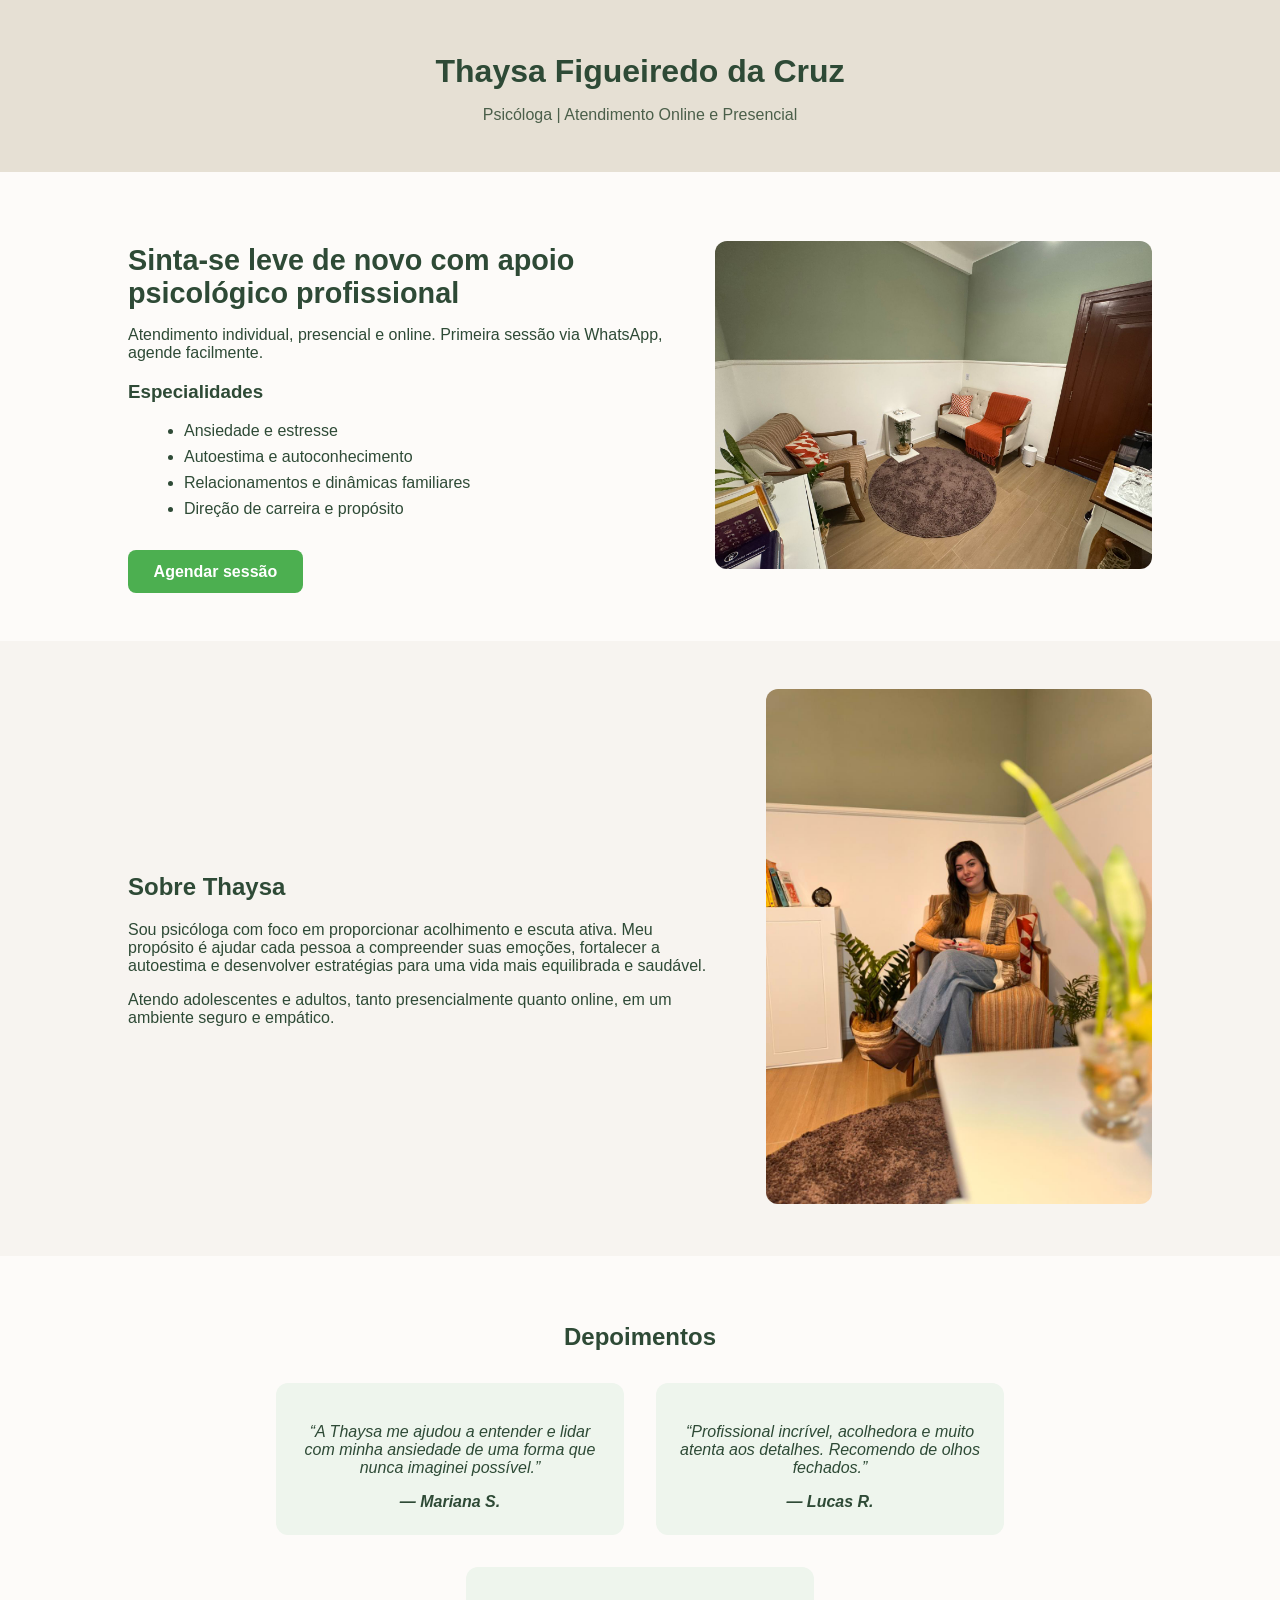
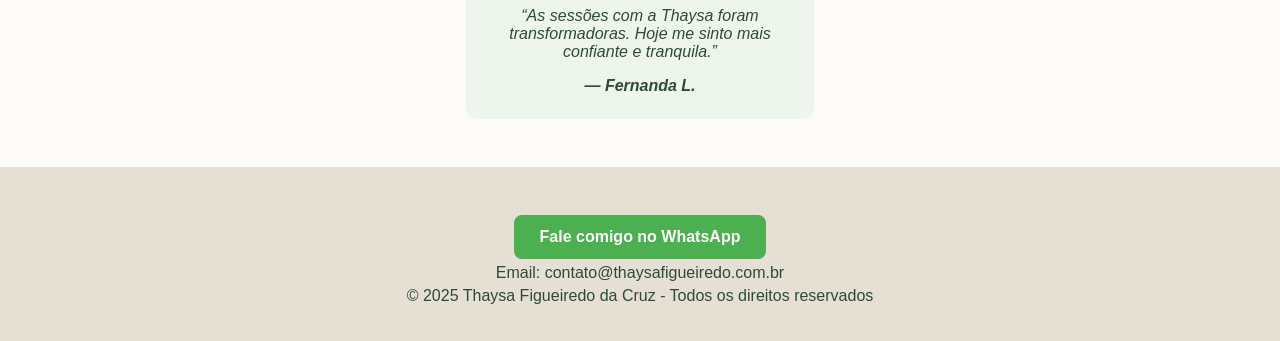
==== index.html @ 828ed6c6 "NChange1" ====
<!DOCTYPE html>
<html lang="pt-BR">
<head>
  <meta charset="UTF-8">
  <meta name="viewport" content="width=device-width, initial-scale=1.0">
  <title>Thaysa Figueiredo da Cruz | Psicóloga</title>
  <link rel="stylesheet" href="style.css">
</head>
<body>
  <header>
    <h1>Thaysa Figueiredo da Cruz</h1>
    <p>Psicóloga | Atendimento Online e Presencial</p>
  </header>

  <!-- Hero Section -->
  <section class="hero-section">
    <div class="hero-text">
      <h2>Sinta-se leve de novo com apoio psicológico profissional</h2>
      <p>Atendimento individual, presencial e online. Primeira sessão via WhatsApp, agende facilmente.</p>
      <h3>Especialidades</h3>
      <ul>
        <li>Ansiedade e estresse</li>
        <li>Autoestima e autoconhecimento</li>
        <li>Relacionamentos e dinâmicas familiares</li>
        <li>Direção de carreira e propósito</li>
      </ul>
      <a href="https://wa.me/5511990242133" target="_blank" class="whatsapp-button">Agendar sessão</a>
    </div>

    <div class="hero-image">
      <img src="Consultorio.jpg" alt="Consultório da Thaysa">
    </div>
  </section>

  <!-- Sobre Thaysa -->
  <section class="sobre-section">
    <div class="sobre-text">
      <h2>Sobre Thaysa</h2>
      <p>Sou psicóloga com foco em proporcionar acolhimento e escuta ativa. Meu propósito é ajudar cada pessoa a compreender suas emoções, fortalecer a autoestima e desenvolver estratégias para uma vida mais equilibrada e saudável.</p>
      <p>Atendo adolescentes e adultos, tanto presencialmente quanto online, em um ambiente seguro e empático.</p>
    </div>

    <div class="sobre-image">
      <img src="Foto Thaysa.jpg" alt="Thaysa Figueiredo da Cruz">
    </div>
  </section>

  <!-- Depoimentos -->
  <section class="depoimentos-section">
    <h2>Depoimentos</h2>
    <div class="depoimentos-container">
      <div class="depoimento">
        <p>“A Thaysa me ajudou a entender e lidar com minha ansiedade de uma forma que nunca imaginei possível.”</p>
        <span>— Mariana S.</span>
      </div>
      <div class="depoimento">
        <p>“Profissional incrível, acolhedora e muito atenta aos detalhes. Recomendo de olhos fechados.”</p>
        <span>— Lucas R.</span>
      </div>
      <div class="depoimento">
        <p>“As sessões com a Thaysa foram transformadoras. Hoje me sinto mais confiante e tranquila.”</p>
        <span>— Fernanda L.</span>
      </div>
    </div>
  </section>

  <!-- Rodapé -->
  <footer>
    <a href="https://wa.me/5511990242133" target="_blank" class="whatsapp-button">Fale comigo no WhatsApp</a>
    <p>Email: contato@thaysafigueiredo.com.br</p>
    <p>&copy; 2025 Thaysa Figueiredo da Cruz - Todos os direitos reservados</p>
  </footer>
</body>
</html>
---- style.css ----
body {
  font-family: 'Arial', sans-serif;
  margin: 0;
  padding: 0;
  background-color: #fdfbf9;
  color: #2e4a36;
}

header {
  text-align: center;
  background-color: #e6e0d4;
  padding: 2rem 1rem;
}

header h1 {
  font-size: 2rem;
  color: #2e4a36;
  margin-bottom: 0.3rem;
}

header p {
  color: #4b5f4a;
}

/* HERO SECTION */
.hero-section {
  display: flex;
  align-items: center;
  justify-content: space-between;
  flex-wrap: wrap;
  padding: 3rem 10%;
  gap: 3rem;
}

.hero-text {
  flex: 1 1 50%;
  min-width: 300px;
}

.hero-text h2 {
  font-size: 1.8rem;
  margin-bottom: 1rem;
}

.hero-text ul {
  margin-left: 1rem;
}

.hero-text li {
  margin-bottom: 0.5rem;
}

.hero-image {
  flex: 1 1 40%;
  min-width: 250px;
}

.hero-image img {
  width: 100%;
  border-radius: 12px;
}

.whatsapp-button {
  display: inline-block;
  background-color: #4caf50;
  color: white;
  padding: 0.8rem 1.6rem;
  border-radius: 8px;
  text-decoration: none;
  margin-top: 1rem;
  font-weight: bold;
}

.whatsapp-button:hover {
  background-color: #3e8e41;
}

/* SOBRE SECTION */
.sobre-section {
  display: flex;
  align-items: center;
  justify-content: space-between;
  flex-wrap: wrap;
  padding: 3rem 10%;
  gap: 3rem;
  background-color: #f7f4f0;
}

.sobre-text {
  flex: 1 1 55%;
  min-width: 300px;
}

.sobre-image {
  flex: 1 1 35%;
  min-width: 250px;
}

.sobre-image img {
  width: 100%;
  border-radius: 12px;
}

/* DEPOIMENTOS */
.depoimentos-section {
  padding: 3rem 10%;
  text-align: center;
}

.depoimentos-container {
  display: flex;
  flex-wrap: wrap;
  justify-content: center;
  gap: 2rem;
  margin-top: 2rem;
}

.depoimento {
  background-color: #eef5ed;
  padding: 1.5rem;
  border-radius: 12px;
  max-width: 300px;
  font-style: italic;
}

.depoimento span {
  display: block;
  margin-top: 1rem;
  font-weight: bold;
  color: #2e4a36;
}

/* FOOTER */
footer {
  background-color: #e6e0d4;
  text-align: center;
  padding: 2rem 1rem;
}

footer p {
  margin: 0.3rem 0;
}

@media (max-width: 768px) {
  .hero-section, .sobre-section {
    flex-direction: column;
    text-align: center;
  }
}
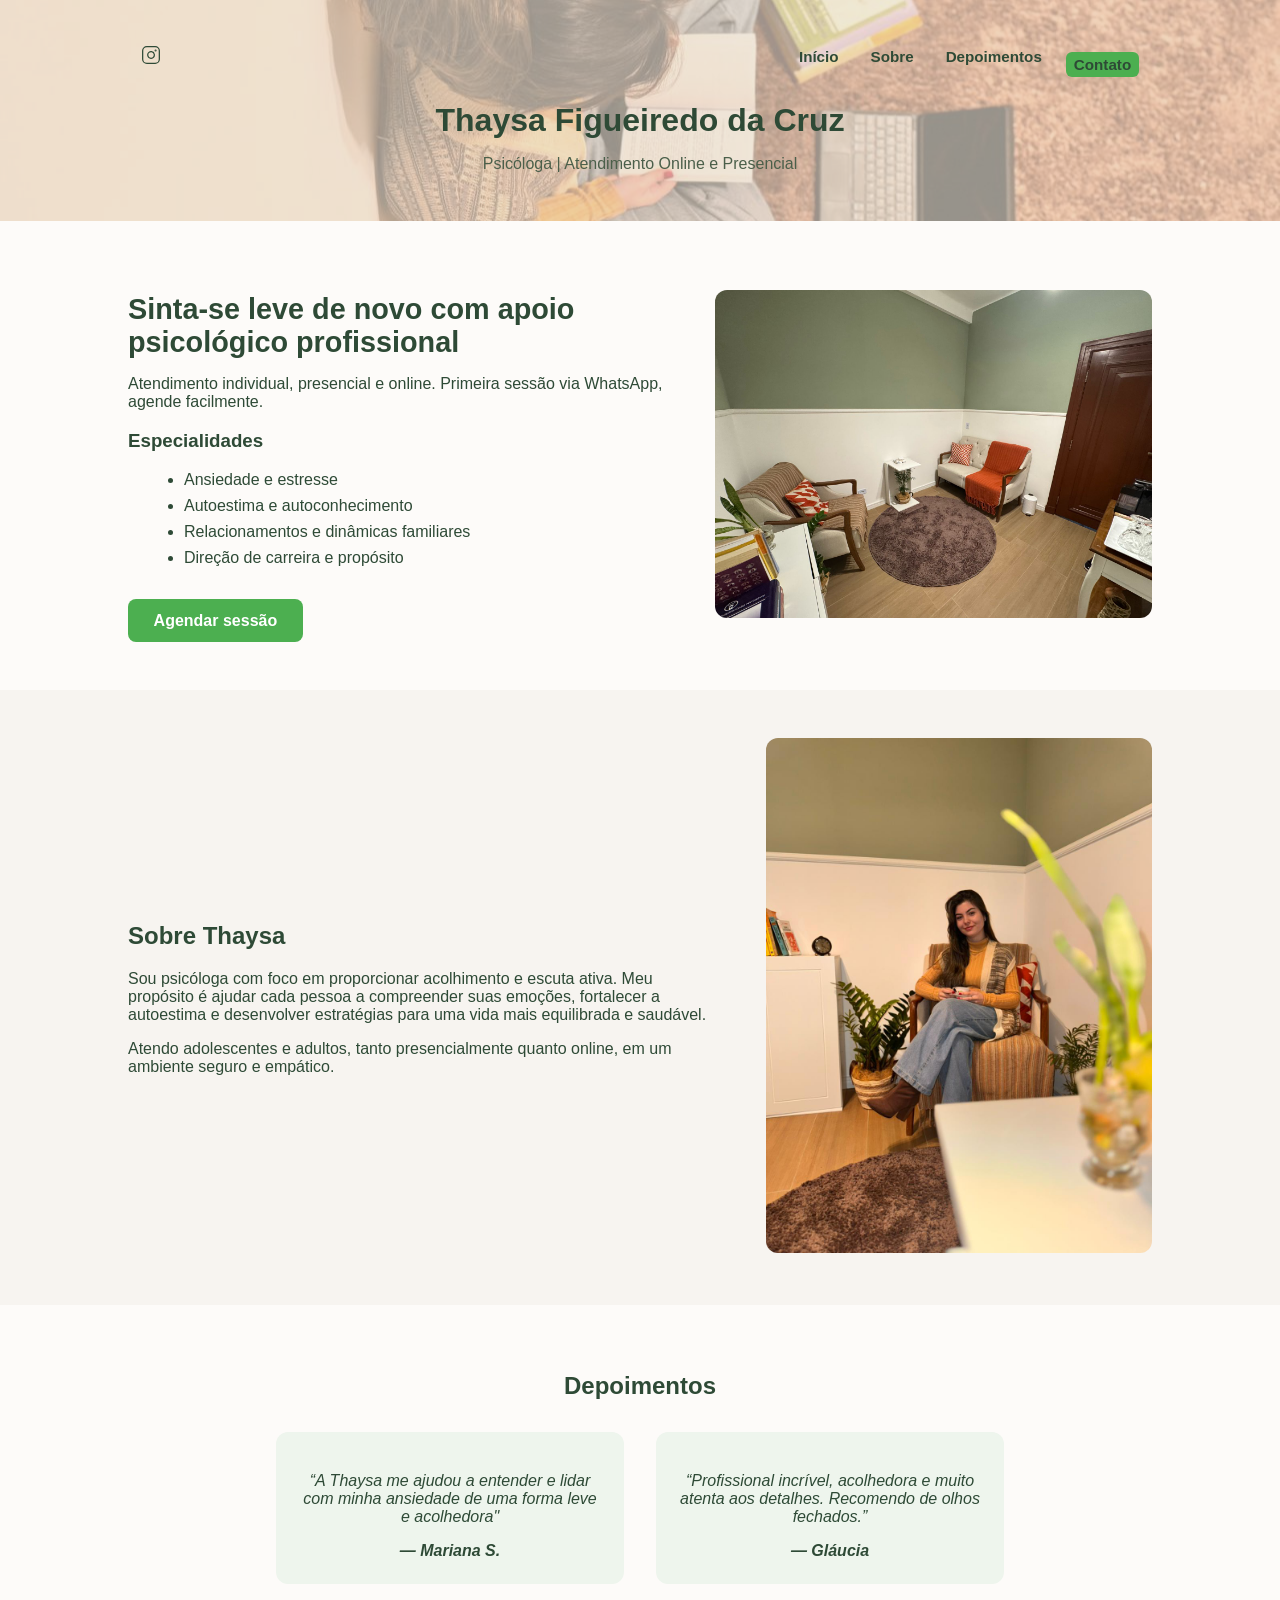
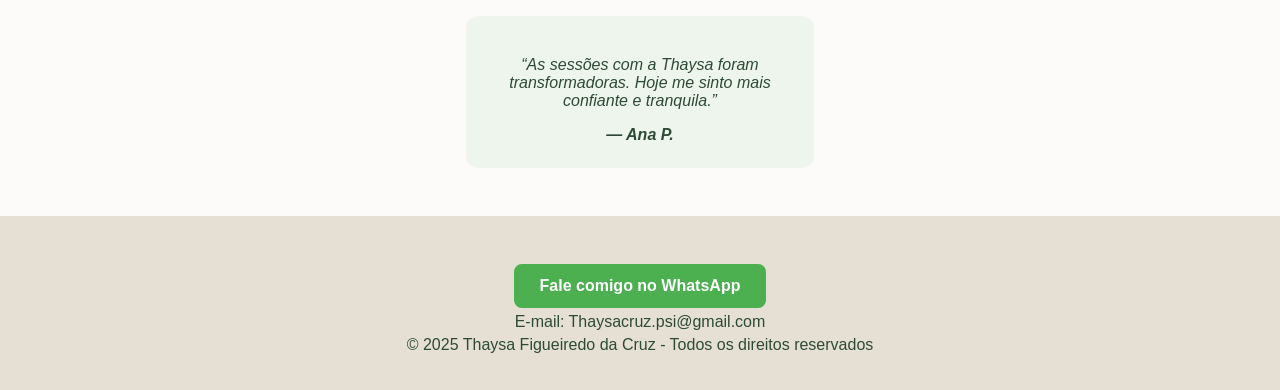
==== commit d7f24a8c: "Primeira versão do projeto" ====
--- a/index.html
+++ b/index.html
@@ -8,12 +8,39 @@
 </head>
 <body>
   <header>
+    <!-- Barra de navegação adicionada (mantém cores/tamanhos existentes) -->
+    <nav class="main-nav" role="navigation" aria-label="Navegação principal">
+      <div class="nav-brand">
+        <a href="https://www.instagram.com/thaysacruz.psi?igsh=MTdiNjNuM25sYXEwdQ==" target="_blank" rel="noopener noreferrer" aria-label="Abrir Instagram de Thaysa">
+          <!-- ícone Instagram (inline SVG, preserva cor/tamanho via currentColor) -->
+          <svg class="instagram-icon" xmlns="http://www.w3.org/2000/svg" width="20" height="20" viewBox="0 0 24 24" fill="none" stroke="currentColor" stroke-width="1.5" stroke-linecap="round" stroke-linejoin="round" aria-hidden="true">
+            <rect x="2" y="2" width="20" height="20" rx="5" ry="5"></rect>
+            <path d="M16 11.37A4 4 0 1 1 12.63 8 4 4 0 0 1 16 11.37z"></path>
+            <circle cx="17.5" cy="6.5" r="0.5"></circle>
+          </svg>
+        </a>
+      </div>
+
+      <button class="nav-toggle" aria-controls="primary-navigation" aria-expanded="false" aria-label="Abrir menu">
+        <span class="bar"></span>
+        <span class="bar"></span>
+        <span class="bar"></span>
+      </button>
+
+      <ul id="primary-navigation" class="nav-links">
+        <li><a href="#home">Início</a></li>
+        <li><a href="#sobre">Sobre</a></li>
+        <li><a href="#depoimentos">Depoimentos</a></li>
+        <li><a href="#contato" class="whatsapp-button">Contato</a></li>
+      </ul>
+    </nav>
+
     <h1>Thaysa Figueiredo da Cruz</h1>
     <p>Psicóloga | Atendimento Online e Presencial</p>
   </header>
 
   <!-- Hero Section -->
-  <section class="hero-section">
+  <section id="home" class="hero-section">
     <div class="hero-text">
       <h2>Sinta-se leve de novo com apoio psicológico profissional</h2>
       <p>Atendimento individual, presencial e online. Primeira sessão via WhatsApp, agende facilmente.</p>
@@ -33,7 +60,7 @@
   </section>
 
   <!-- Sobre Thaysa -->
-  <section class="sobre-section">
+  <section id="sobre" class="sobre-section">
     <div class="sobre-text">
       <h2>Sobre Thaysa</h2>
       <p>Sou psicóloga com foco em proporcionar acolhimento e escuta ativa. Meu propósito é ajudar cada pessoa a compreender suas emoções, fortalecer a autoestima e desenvolver estratégias para uma vida mais equilibrada e saudável.</p>
@@ -46,29 +73,64 @@
   </section>
 
   <!-- Depoimentos -->
-  <section class="depoimentos-section">
+  <section id="depoimentos" class="depoimentos-section">
     <h2>Depoimentos</h2>
     <div class="depoimentos-container">
       <div class="depoimento">
-        <p>“A Thaysa me ajudou a entender e lidar com minha ansiedade de uma forma que nunca imaginei possível.”</p>
+        <p>“A Thaysa me ajudou a entender e lidar com minha ansiedade de uma forma leve e acolhedora"</p>
         <span>— Mariana S.</span>
       </div>
       <div class="depoimento">
         <p>“Profissional incrível, acolhedora e muito atenta aos detalhes. Recomendo de olhos fechados.”</p>
-        <span>— Lucas R.</span>
-      </div>
+        <span>— Gláucia</span>
+      </div>  
       <div class="depoimento">
         <p>“As sessões com a Thaysa foram transformadoras. Hoje me sinto mais confiante e tranquila.”</p>
-        <span>— Fernanda L.</span>
+        <span>— Ana P.</span>
       </div>
     </div>
   </section>
 
   <!-- Rodapé -->
-  <footer>
+  <footer id="contato">
     <a href="https://wa.me/5511990242133" target="_blank" class="whatsapp-button">Fale comigo no WhatsApp</a>
-    <p>Email: contato@thaysafigueiredo.com.br</p>
+    <p>E-mail: Thaysacruz.psi@gmail.com</p>
     <p>&copy; 2025 Thaysa Figueiredo da Cruz - Todos os direitos reservados</p>
   </footer>
+
+  <!-- JS do menu hamburguer (mantém comportamento simples e acessível) -->
+  <script>
+    (function () {
+      const btn = document.querySelector('.nav-toggle');
+      const nav = document.getElementById('primary-navigation');
+
+      if (!btn || !nav) return;
+
+      btn.addEventListener('click', function () {
+        const expanded = this.getAttribute('aria-expanded') === 'true';
+        this.setAttribute('aria-expanded', String(!expanded));
+        nav.classList.toggle('open');
+      });
+
+      // fecha o menu ao clicar em link (mobile)
+      nav.querySelectorAll('a').forEach(link => {
+        link.addEventListener('click', function () {
+          if (nav.classList.contains('open')) {
+            nav.classList.remove('open');
+            btn.setAttribute('aria-expanded', 'false');
+          }
+        });
+      });
+
+      // fecha ao pressionar Escape
+      document.addEventListener('keydown', function (e) {
+        if (e.key === 'Escape' && nav.classList.contains('open')) {
+          nav.classList.remove('open');
+          btn.setAttribute('aria-expanded', 'false');
+          btn.focus();
+        }
+      });
+    })();
+  </script>
 </body>
 </html>
--- a/style.css
+++ b/style.css
@@ -7,9 +7,31 @@
 }
 
 header {
+  position: relative;
   text-align: center;
-  background-color: #e6e0d4;
   padding: 2rem 1rem;
+  background-color: #e6e0d4; /* fallback */
+  background-image: url(Foto\ Header.jpg);
+  background-size: cover;
+  background-position: center;
+  background-repeat: no-repeat;
+  color: #2e4a36;
+  overflow: hidden;
+}
+
+/* overlay translúcido sobre a imagem (altere a opacidade conforme necessário) */
+header::before {
+  content: "";
+  position: absolute;
+  inset: 0;
+  background: rgba(230,224,212,0.65); /* cor do overlay + opacidade */
+  pointer-events: none;
+}
+
+/* garante que o conteúdo do header fique acima do overlay */
+header > * {
+  position: relative;
+  z-index: 1;
 }
 
 header h1 {
@@ -141,6 +163,93 @@
   margin: 0.3rem 0;
 }
 
+/* Navegação (inserida sem alterar cores/tamanhos do site) */
+.main-nav {
+  display: flex;
+  align-items: center;
+  justify-content: space-between;
+  gap: 12px;
+  padding: 0.25rem 10%; /* usa mesma largura lateral do layout */
+  background: transparent; /* não altera cor do header */
+  color: inherit;
+  font-size: 0.95rem;
+}
+
+.nav-brand a {
+  text-decoration: none;
+  color: inherit;
+  font-weight: 700;
+  line-height: 1;
+}
+
+.nav-links {
+  display: flex;
+  gap: 1rem;
+  list-style: none;
+  margin: 0;
+  padding: 0;
+  align-items: center;
+}
+
+.nav-links a {
+  text-decoration: none;
+  color: inherit;
+  padding: 0.25rem 0.5rem;
+  border-radius: 6px;
+  font-weight: 600;
+}
+
+/* botão hamburger (visível apenas em telas pequenas) */
+.nav-toggle {
+  display: none;
+  background: transparent;
+  border: none;
+  padding: 8px;
+  cursor: pointer;
+  color: inherit;
+}
+.nav-toggle .bar {
+  display: block;
+  width: 20px;
+  height: 2px;
+  background: currentColor;
+  margin: 3px 0;
+  border-radius: 2px;
+  transition: transform .18s ease, opacity .12s ease;
+}
+.nav-toggle[aria-expanded="true"] .bar:nth-child(1) { transform: translateY(6px) rotate(45deg); }
+.nav-toggle[aria-expanded="true"] .bar:nth-child(2) { opacity: 0; }
+.nav-toggle[aria-expanded="true"] .bar:nth-child(3) { transform: translateY(-6px) rotate(-45deg); }
+
+/* Mobile: transforma links em dropdown sobreposto sem alterar o resto */
+@media (max-width: 768px) {
+  .main-nav { padding: 0.25rem 6%; }
+
+  .nav-toggle { display: inline-block; }
+
+  .nav-links {
+    display: none;
+    position: absolute;
+    top: calc(100% + 8px);
+    right: 6%;
+    flex-direction: column;
+    gap: 0.25rem;
+    padding: 0.5rem;
+    border-radius: 10px;
+    min-width: 180px;
+    /* cor de fundo leve alinhada com o header (não altera esquema geral) */
+    background: rgba(230,224,212,0.95);
+    box-shadow: 0 8px 20px rgba(0,0,0,0.08);
+  }
+
+  .nav-links.open { display: flex; }
+
+  .nav-links a { padding: 0.6rem 0.8rem; display: block; color: inherit; }
+
+  /* evita que menu empurre o conteúdo ao abrir */
+  .main-nav { position: relative; z-index: 1000; }
+}
+
 @media (max-width: 768px) {
   .hero-section, .sobre-section {
     flex-direction: column;
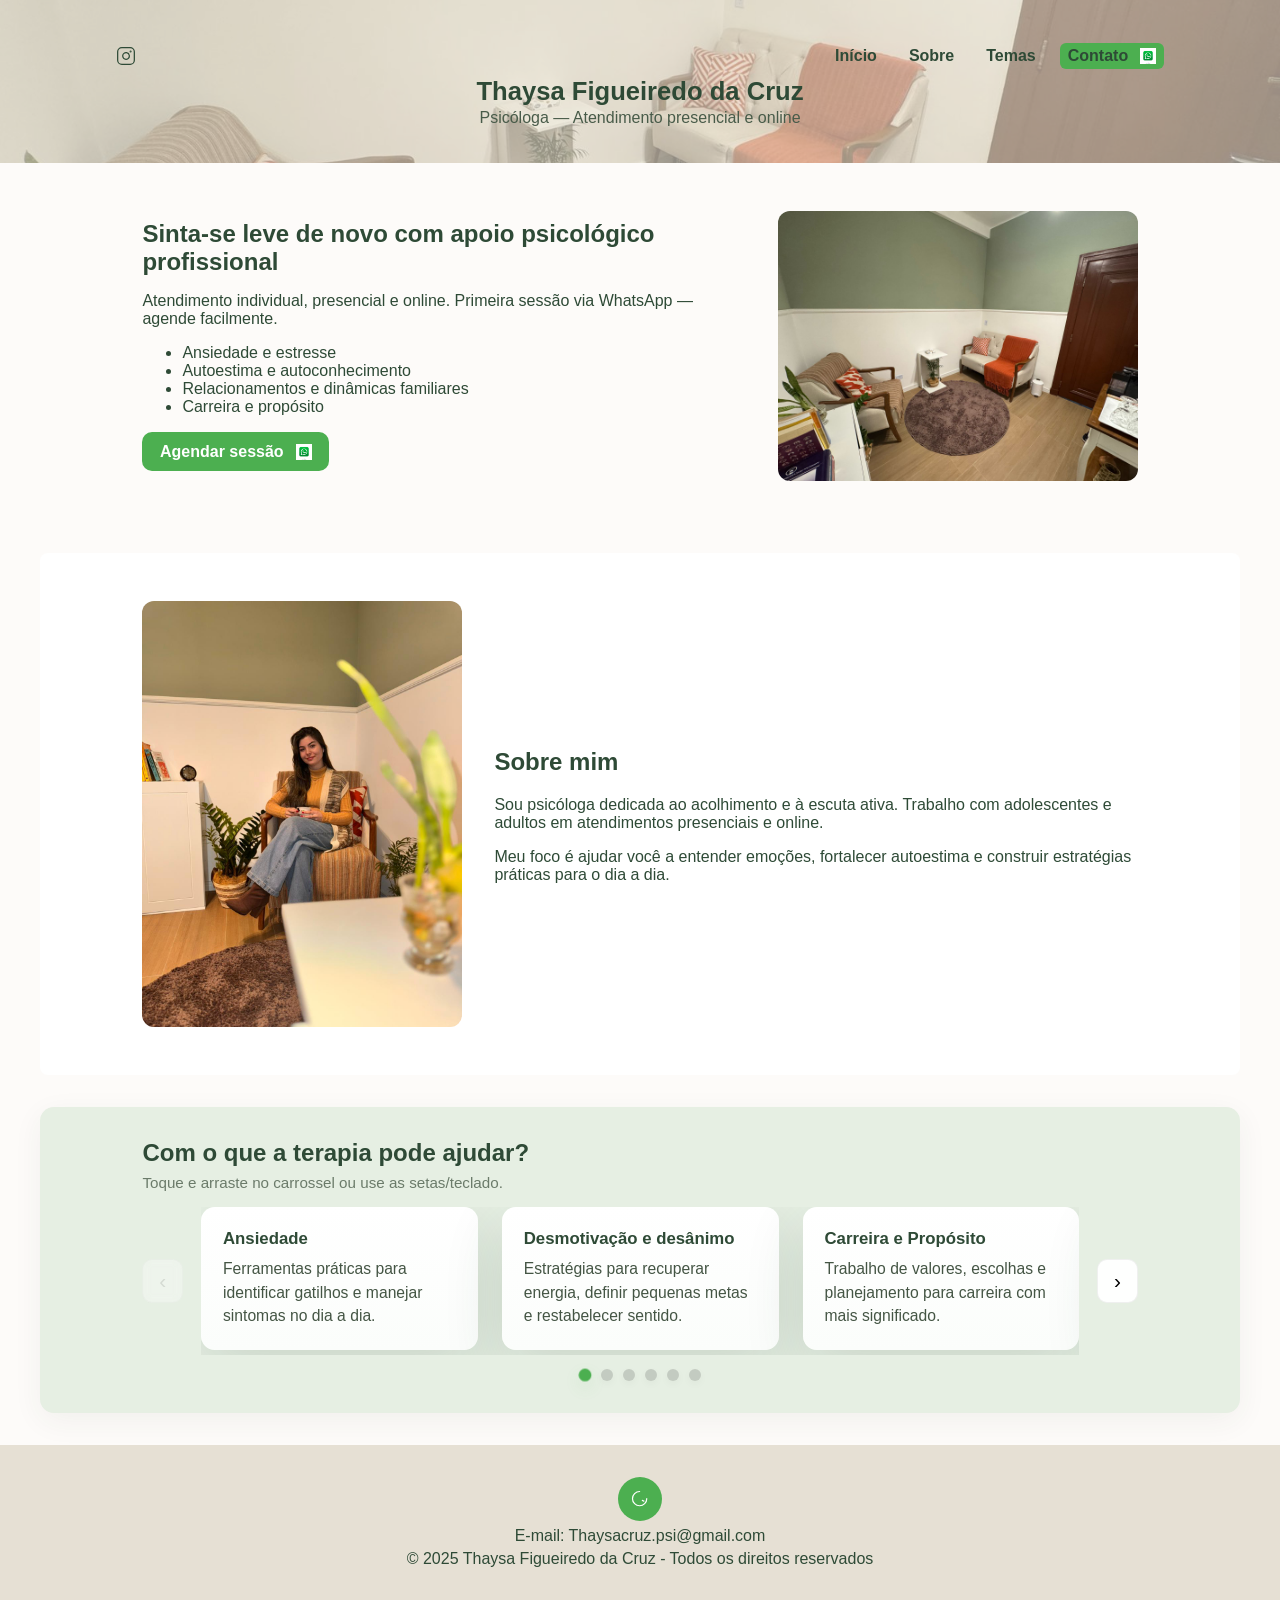
==== commit afa96e75: "Atualização: nova versão com ajustes de layout e responsividade" ====
--- a/index.html
+++ b/index.html
@@ -1,136 +1,260 @@
 <!DOCTYPE html>
 <html lang="pt-BR">
 <head>
-  <meta charset="UTF-8">
-  <meta name="viewport" content="width=device-width, initial-scale=1.0">
+  <meta charset="utf-8" />
+  <meta name="viewport" content="width=device-width,initial-scale=1" />
   <title>Thaysa Figueiredo da Cruz | Psicóloga</title>
   <link rel="stylesheet" href="style.css">
 </head>
 <body>
   <header>
-    <!-- Barra de navegação adicionada (mantém cores/tamanhos existentes) -->
     <nav class="main-nav" role="navigation" aria-label="Navegação principal">
-      <div class="nav-brand">
-        <a href="https://www.instagram.com/thaysacruz.psi?igsh=MTdiNjNuM25sYXEwdQ==" target="_blank" rel="noopener noreferrer" aria-label="Abrir Instagram de Thaysa">
-          <!-- ícone Instagram (inline SVG, preserva cor/tamanho via currentColor) -->
-          <svg class="instagram-icon" xmlns="http://www.w3.org/2000/svg" width="20" height="20" viewBox="0 0 24 24" fill="none" stroke="currentColor" stroke-width="1.5" stroke-linecap="round" stroke-linejoin="round" aria-hidden="true">
-            <rect x="2" y="2" width="20" height="20" rx="5" ry="5"></rect>
-            <path d="M16 11.37A4 4 0 1 1 12.63 8 4 4 0 0 1 16 11.37z"></path>
-            <circle cx="17.5" cy="6.5" r="0.5"></circle>
-          </svg>
-        </a>
-      </div>
-
-      <button class="nav-toggle" aria-controls="primary-navigation" aria-expanded="false" aria-label="Abrir menu">
-        <span class="bar"></span>
-        <span class="bar"></span>
-        <span class="bar"></span>
+      <a class="nav-brand" href="https://www.instagram.com/thaysacruz.psi?igsh=MTdiNjNuM25sYXEwdQ==" target="_blank" rel="noopener noreferrer" aria-label="Instagram de Thaysa">
+        <!-- instagram SVG icon -->
+        <svg width="20" height="20" viewBox="0 0 24 24" fill="none" stroke="currentColor" stroke-width="1.5" stroke-linecap="round" stroke-linejoin="round" aria-hidden="true">
+          <rect x="2" y="2" width="20" height="20" rx="5" ry="5"></rect>
+          <path d="M16 11.37A4 4 0 1 1 12.63 8 4 4 0 0 1 16 11.37z"></path>
+          <circle cx="17.5" cy="6.5" r="0.5"></circle>
+        </svg>
+      </a>
+
+      <button class="nav-toggle" aria-expanded="false" aria-label="Abrir menu">
+        <span class="bar"></span><span class="bar"></span><span class="bar"></span>
       </button>
 
       <ul id="primary-navigation" class="nav-links">
         <li><a href="#home">Início</a></li>
         <li><a href="#sobre">Sobre</a></li>
-        <li><a href="#depoimentos">Depoimentos</a></li>
-        <li><a href="#contato" class="whatsapp-button">Contato</a></li>
+        <li><a href="#depoimentos">Temas</a></li>
+        <li><a href="#contato" class="whatsapp-button" aria-label="Contato via WhatsApp">Contato
+          <img src="Logo Wpp.jpg" alt="WhatsApp" class="wpp-logo"></a></li>
       </ul>
     </nav>
 
-    <h1>Thaysa Figueiredo da Cruz</h1>
-    <p>Psicóloga | Atendimento Online e Presencial</p>
+    <div class="header-content">
+      <h1>Thaysa Figueiredo da Cruz</h1>
+      <p>Psicóloga — Atendimento presencial e online</p>
+    </div>
   </header>
 
-  <!-- Hero Section -->
-  <section id="home" class="hero-section">
-    <div class="hero-text">
-      <h2>Sinta-se leve de novo com apoio psicológico profissional</h2>
-      <p>Atendimento individual, presencial e online. Primeira sessão via WhatsApp, agende facilmente.</p>
-      <h3>Especialidades</h3>
-      <ul>
-        <li>Ansiedade e estresse</li>
-        <li>Autoestima e autoconhecimento</li>
-        <li>Relacionamentos e dinâmicas familiares</li>
-        <li>Direção de carreira e propósito</li>
-      </ul>
-      <a href="https://wa.me/5511990242133" target="_blank" class="whatsapp-button">Agendar sessão</a>
-    </div>
-
-    <div class="hero-image">
-      <img src="Consultorio.jpg" alt="Consultório da Thaysa">
-    </div>
-  </section>
-
-  <!-- Sobre Thaysa -->
-  <section id="sobre" class="sobre-section">
-    <div class="sobre-text">
-      <h2>Sobre Thaysa</h2>
-      <p>Sou psicóloga com foco em proporcionar acolhimento e escuta ativa. Meu propósito é ajudar cada pessoa a compreender suas emoções, fortalecer a autoestima e desenvolver estratégias para uma vida mais equilibrada e saudável.</p>
-      <p>Atendo adolescentes e adultos, tanto presencialmente quanto online, em um ambiente seguro e empático.</p>
-    </div>
-
-    <div class="sobre-image">
-      <img src="Foto Thaysa.jpg" alt="Thaysa Figueiredo da Cruz">
-    </div>
-  </section>
-
-  <!-- Depoimentos -->
-  <section id="depoimentos" class="depoimentos-section">
-    <h2>Depoimentos</h2>
-    <div class="depoimentos-container">
-      <div class="depoimento">
-        <p>“A Thaysa me ajudou a entender e lidar com minha ansiedade de uma forma leve e acolhedora"</p>
-        <span>— Mariana S.</span>
-      </div>
-      <div class="depoimento">
-        <p>“Profissional incrível, acolhedora e muito atenta aos detalhes. Recomendo de olhos fechados.”</p>
-        <span>— Gláucia</span>
-      </div>  
-      <div class="depoimento">
-        <p>“As sessões com a Thaysa foram transformadoras. Hoje me sinto mais confiante e tranquila.”</p>
-        <span>— Ana P.</span>
-      </div>
-    </div>
-  </section>
-
-  <!-- Rodapé -->
+  <main>
+    <!-- HERO -->
+    <section id="home" class="hero-section">
+      <div class="hero-text">
+        <h2>Sinta-se leve de novo com apoio psicológico profissional</h2>
+        <p>Atendimento individual, presencial e online. Primeira sessão via WhatsApp — agende facilmente.</p>
+        <ul class="specialties">
+          <li>Ansiedade e estresse</li>
+          <li>Autoestima e autoconhecimento</li>
+          <li>Relacionamentos e dinâmicas familiares</li>
+          <li>Carreira e propósito</li>
+        </ul>
+        <a href="https://wa.me/5511990242133" target="_blank" class="whatsapp-button" aria-label="Agendar sessão via WhatsApp" rel="noopener noreferrer">
+          Agendar sessão <img src="Logo Wpp.jpg" alt="WhatsApp" class="wpp-logo">
+        </a>
+      </div>
+
+      <div class="hero-image">
+        <img src="Consultorio.jpg" alt="Consultório da Thaysa">
+      </div>
+    </section>
+
+    <!-- SOBRE -->
+    <section id="sobre" class="sobre-section">
+      <div class="sobre-image">
+        <img src="Foto Thaysa.jpg" alt="Thaysa Figueiredo da Cruz">
+      </div>
+      <div class="sobre-text">
+        <h2>Sobre mim</h2>
+        <p>Sou psicóloga dedicada ao acolhimento e à escuta ativa. Trabalho com adolescentes e adultos em atendimentos presenciais e online.</p>
+        <p>Meu foco é ajudar você a entender emoções, fortalecer autoestima e construir estratégias práticas para o dia a dia.</p>
+      </div>
+    </section>
+
+    <!-- DEPOIMENTOS / TEMAS (CARROSSEL) -->
+    <section id="depoimentos" class="depoimentos-section" aria-roledescription="carousel">
+      <h2>Com o que a terapia pode ajudar?</h2>
+      <p class="muted">Toque e arraste no carrossel ou use as setas/teclado.</p>
+
+      <div class="carousel">
+        <button class="carousel-btn prev" aria-label="Anterior" type="button">‹</button>
+
+        <div class="carousel-viewport" tabindex="0" aria-live="polite">
+          <div class="carousel-track" role="list">
+            <article class="carousel-slide" role="listitem" tabindex="0">
+              <h3>Ansiedade</h3>
+              <p>Ferramentas práticas para identificar gatilhos e manejar sintomas no dia a dia.</p>
+            </article>
+
+            <article class="carousel-slide" role="listitem" tabindex="0">
+              <h3>Desmotivação e desânimo</h3>
+              <p>Estratégias para recuperar energia, definir pequenas metas e restabelecer sentido.</p>
+            </article>
+
+            <article class="carousel-slide" role="listitem" tabindex="0">
+              <h3>Carreira e Propósito</h3>
+              <p>Trabalho de valores, escolhas e planejamento para carreira com mais significado.</p>
+            </article>
+
+            <article class="carousel-slide" role="listitem" tabindex="0">
+              <h3>Autoconhecimento</h3>
+              <p>Processo reflexivo para reconhecer padrões, emoções e fortalecer recursos internos.</p>
+            </article>
+
+            <article class="carousel-slide" role="listitem" tabindex="0">
+              <h3>Relacionamentos</h3>
+              <p>Comunicação, limites e o desenvolvimento de vínculos mais saudáveis.</p>
+            </article>
+
+            <article class="carousel-slide" role="listitem" tabindex="0">
+              <h3>Bem-estar</h3>
+              <p>Hábitos, sono e rotinas que sustentam a saúde mental e qualidade de vida.</p>
+            </article>
+          </div>
+        </div>
+
+        <button class="carousel-btn next" aria-label="Próximo" type="button">›</button>
+      </div>
+
+      <div class="carousel-dots" role="tablist" aria-label="Navegação do carrossel"></div>
+    </section>
+  </main>
+
   <footer id="contato">
-    <a href="https://wa.me/5511990242133" target="_blank" class="whatsapp-button">Fale comigo no WhatsApp</a>
+    <a href="https://wa.me/5511990242133" target="_blank" class="whatsapp-button icon-only" aria-label="Fale comigo no WhatsApp" rel="noopener noreferrer">
+      <!-- WhatsApp SVG -->
+      <svg width="18" height="18" viewBox="0 0 24 24" fill="none" stroke="currentColor" stroke-width="1.6" stroke-linecap="round" stroke-linejoin="round" aria-hidden="true">
+        <path d="M21 11.5A9.5 9.5 0 1 1 11.5 2"></path>
+        <path d="M17.2 14.8c-.3-.1-1.7-.8-2.1-.9"></path>
+      </svg>
+    </a>
     <p>E-mail: Thaysacruz.psi@gmail.com</p>
     <p>&copy; 2025 Thaysa Figueiredo da Cruz - Todos os direitos reservados</p>
   </footer>
 
-  <!-- JS do menu hamburguer (mantém comportamento simples e acessível) -->
+  <!-- SCRIPTS: hamburger + carousel (drag / wheel / keyboard) -->
   <script>
-    (function () {
-      const btn = document.querySelector('.nav-toggle');
-      const nav = document.getElementById('primary-navigation');
-
-      if (!btn || !nav) return;
-
-      btn.addEventListener('click', function () {
-        const expanded = this.getAttribute('aria-expanded') === 'true';
-        this.setAttribute('aria-expanded', String(!expanded));
+  (function () {
+    // NAV TOGGLE
+    const btn = document.querySelector('.nav-toggle');
+    const nav = document.getElementById('primary-navigation');
+    if (btn && nav) {
+      btn.addEventListener('click', () => {
+        const expanded = btn.getAttribute('aria-expanded') === 'true';
+        btn.setAttribute('aria-expanded', String(!expanded));
         nav.classList.toggle('open');
       });
-
-      // fecha o menu ao clicar em link (mobile)
-      nav.querySelectorAll('a').forEach(link => {
-        link.addEventListener('click', function () {
-          if (nav.classList.contains('open')) {
-            nav.classList.remove('open');
-            btn.setAttribute('aria-expanded', 'false');
-          }
-        });
+      nav.querySelectorAll('a').forEach(a => a.addEventListener('click', () => {
+        nav.classList.remove('open'); btn.setAttribute('aria-expanded', 'false');
+      }));
+    }
+
+    // CAROUSEL
+    const viewport = document.querySelector('.carousel-viewport');
+    const track = document.querySelector('.carousel-track');
+    const slides = track ? Array.from(track.children) : [];
+    const prevBtn = document.querySelector('.carousel-btn.prev');
+    const nextBtn = document.querySelector('.carousel-btn.next');
+    const dotsContainer = document.querySelector('.carousel-dots');
+    if (!viewport || !track || slides.length === 0) return;
+
+    let index = 0;
+    const gap = 24;
+    let slideWidth = 0;
+    let isDragging = false, startX = 0, startTranslate = 0;
+
+    // build dots
+    slides.forEach((_, i) => {
+      const d = document.createElement('button');
+      d.className = 'dot';
+      d.dataset.index = i;
+      d.setAttribute('aria-label', 'Ir para ' + (i + 1));
+      dotsContainer.appendChild(d);
+    });
+    const dots = Array.from(dotsContainer.children);
+
+    const visibleCount = () => Math.max(1, Math.floor(viewport.offsetWidth / (slideWidth + gap)));
+    const clamp = (v,a,b) => Math.max(a, Math.min(b, v));
+
+    function setPositions() {
+      slideWidth = slides[0].getBoundingClientRect().width;
+      slides.forEach((s,i) => s.style.left = (i * (slideWidth + gap)) + 'px');
+      moveTo(index, false);
+    }
+
+    function updateUI() {
+      prevBtn.disabled = index === 0;
+      nextBtn.disabled = index >= slides.length - visibleCount();
+      dots.forEach(d => d.classList.remove('active'));
+      if (dots[index]) dots[index].classList.add('active');
+    }
+
+    function moveTo(i, animated = true) {
+      index = clamp(i, 0, Math.max(0, slides.length - visibleCount()));
+      if (!animated) track.style.transition = 'none';
+      const x = index * (slideWidth + gap);
+      requestAnimationFrame(() => {
+        track.style.transform = 'translateX(-' + x + 'px)';
+        if (!animated) setTimeout(() => { track.style.transition = ''; }, 20);
       });
-
-      // fecha ao pressionar Escape
-      document.addEventListener('keydown', function (e) {
-        if (e.key === 'Escape' && nav.classList.contains('open')) {
-          nav.classList.remove('open');
-          btn.setAttribute('aria-expanded', 'false');
-          btn.focus();
-        }
-      });
-    })();
+      updateUI();
+    }
+
+    // events: buttons
+    prevBtn && prevBtn.addEventListener('click', () => moveTo(index - 1));
+    nextBtn && nextBtn.addEventListener('click', () => moveTo(index + 1));
+    dots.forEach(d => d.addEventListener('click', e => moveTo(Number(e.currentTarget.dataset.index))));
+
+    // pointer drag
+    viewport.addEventListener('pointerdown', (e) => {
+      if (e.pointerType === 'mouse' && e.button !== 0) return;
+      isDragging = true;
+      startX = e.clientX;
+      const cs = getComputedStyle(track).transform;
+      startTranslate = (cs && cs !== 'none') ? parseFloat(cs.split(',')[4]) : 0;
+      track.style.transition = 'none';
+      viewport.setPointerCapture(e.pointerId);
+    });
+    viewport.addEventListener('pointermove', (e) => {
+      if (!isDragging) return;
+      const dx = e.clientX - startX;
+      track.style.transform = `translateX(${startTranslate + dx}px)`;
+    });
+    function endDrag(e) {
+      if (!isDragging) return;
+      isDragging = false;
+      const cs = getComputedStyle(track).transform;
+      const currentX = (cs && cs !== 'none') ? parseFloat(cs.split(',')[4]) : 0;
+      const dx = currentX - startTranslate;
+      const threshold = Math.max(40, slideWidth * 0.18);
+      track.style.transition = '';
+      if (Math.abs(dx) > threshold) {
+        const step = Math.max(1, Math.round(Math.abs(dx) / (slideWidth + gap)));
+        if (dx < 0) moveTo(index + step); else moveTo(index - step);
+      } else moveTo(index);
+    }
+    viewport.addEventListener('pointerup', endDrag);
+    viewport.addEventListener('pointercancel', endDrag);
+    viewport.addEventListener('pointerleave', endDrag);
+
+    // wheel to scroll carousel horizontally
+    viewport.addEventListener('wheel', (e) => {
+      e.preventDefault();
+      const delta = e.deltaY || e.deltaX;
+      if (Math.abs(delta) < 10) return;
+      const step = (Math.abs(delta) > 120) ? visibleCount() : 1;
+      moveTo(index + Math.sign(delta) * step);
+    }, { passive: false });
+
+    // keyboard
+    document.addEventListener('keydown', (e) => {
+      if (e.key === 'ArrowRight') moveTo(index + 1);
+      else if (e.key === 'ArrowLeft') moveTo(index - 1);
+    });
+
+    window.addEventListener('resize', () => setTimeout(setPositions, 80));
+    setPositions();
+  })();
   </script>
 </body>
 </html>
--- a/style.css
+++ b/style.css
@@ -1,258 +1,107 @@
-body {
-  font-family: 'Arial', sans-serif;
-  margin: 0;
-  padding: 0;
-  background-color: #fdfbf9;
-  color: #2e4a36;
+/* Reset e variáveis */
+:root{
+  --bg: #fdfbf9;
+  --text: #2e4a36;
+  --accent-green: #4caf50;
+  --accent-green-dark: #3e8e41;
+  --muted: #6b7b6a;
+  --musgo: #e6efe3;
+}
+*{box-sizing:border-box}
+html{scroll-behavior:smooth}
+body{
+  font-family: Arial, Helvetica, sans-serif;
+  margin:0; background:var(--bg); color:var(--text);
+  -webkit-font-smoothing:antialiased;
 }
 
-header {
-  position: relative;
-  text-align: center;
-  padding: 2rem 1rem;
-  background-color: #e6e0d4; /* fallback */
-  background-image: url(Foto\ Header.jpg);
-  background-size: cover;
-  background-position: center;
-  background-repeat: no-repeat;
-  color: #2e4a36;
-  overflow: hidden;
+/* HEADER */
+header{
+  position:relative; text-align:center; padding:2.2rem 1rem;
+  background-image: url('Consultorio.jpg');
+  background-size:cover; background-position:center;
+  color:var(--text); overflow:hidden;
+}
+header::before{
+  content:""; position:absolute; inset:0;
+  background: rgba(230,224,212,0.62); pointer-events:none;
+}
+.header-content{position:relative; z-index:1}
+header h1{font-size:1.6rem;margin:0 0 .2rem}
+header p{margin:0;color:#485b49}
+
+/* NAV */
+.main-nav{position:relative; display:flex; align-items:center; justify-content:space-between; padding:0.5rem 8%;}
+.nav-brand{display:inline-flex; align-items:center; color:inherit; text-decoration:none}
+.nav-toggle{display:none; background:none;border:0;padding:6px;cursor:pointer}
+.nav-toggle .bar{width:20px;height:2px;background:currentColor;margin:3px 0;border-radius:2px;display:block}
+.nav-links{display:flex; gap:1rem; list-style:none; margin:0; padding:0; align-items:center}
+.nav-links a{color:inherit;text-decoration:none;padding:.25rem .5rem;border-radius:6px;font-weight:600}
+
+/* WHATSAPP BUTTON */
+.whatsapp-button{display:inline-flex;align-items:center;gap:.5rem;text-decoration:none;font-weight:700;color:#fff;background:var(--accent-green);padding:.65rem 1.1rem;border-radius:10px}
+.whatsapp-button:hover{background:var(--accent-green-dark)}
+.whatsapp-button.icon-only{width:44px;height:44px;padding:0;border-radius:50%;justify-content:center}
+.wpp-logo{height:1em;width:auto;display:inline-block;vertical-align:middle;margin-left:.25rem}
+
+/* HERO */
+.hero-section{display:flex;align-items:center;gap:2rem;padding:3rem 8%;max-width:1200px;margin:0 auto}
+.hero-text{flex:1 1 55%;min-width:260px}
+.hero-text h2{font-size:1.5rem;margin:0 0 .5rem}
+.hero-image{flex:0 0 360px;max-width:360px}
+.hero-image img{width:100%;border-radius:12px;display:block}
+
+/* SOBRE (imagem à esquerda, texto à direita) */
+.sobre-section{display:flex;align-items:center;gap:2rem;padding:3rem 8%;max-width:1200px;margin:1.5rem auto;background:#fff;border-radius:8px}
+.sobre-image{flex:0 0 320px}
+.sobre-image img{width:100%;height:auto;border-radius:12px;display:block}
+.sobre-text{flex:1 1 60%}
+
+/* DEPOIMENTOS / CARROSSEL */
+.depoimentos-section{background:var(--musgo);border-radius:14px;padding:2rem 8%;max-width:1200px;margin:2rem auto;box-shadow:0 8px 30px rgba(46,74,54,0.06)}
+.depoimentos-section h2{margin:0 0 .4rem}
+.depoimentos-section .muted{color:var(--muted);margin:0 0 1rem;font-size:.95rem}
+
+/* carousel layout */
+.carousel{display:flex;align-items:center;gap:18px}
+.carousel-viewport{overflow:hidden;width:100%}
+.carousel-track{display:flex;gap:24px;transition:transform 1.6s cubic-bezier(.2,.8,.2,1);will-change:transform;position:relative;padding-bottom:6px}
+.carousel-slide{background:linear-gradient(180deg,#fff 0,#fbfdfb 100%);border-radius:14px;padding:22px;min-width:320px;max-width:360px;flex:0 0 auto;box-shadow:0 20px 60px rgba(46,74,54,0.14);transition:transform .9s cubic-bezier(.2,.8,.2,1),box-shadow .9s}
+.carousel-slide h3{margin:0 0 .5rem;font-size:1.05rem}
+.carousel-slide p{margin:0;color:#445544;line-height:1.5;font-size:.98rem}
+.carousel-slide:hover{transform:translateY(-8px) scale(1.02);box-shadow:0 36px 90px rgba(46,74,54,0.18)}
+
+/* buttons/dots */
+.carousel-btn{background:rgba(255,255,255,0.95);border:1px solid rgba(0,0,0,0.06);backdrop-filter:blur(4px);width:44px;height:44px;border-radius:10px;display:inline-flex;align-items:center;justify-content:center;cursor:pointer;font-size:1.3rem}
+.carousel-btn:disabled{opacity:.35;cursor:default}
+.carousel-dots{display:flex;gap:10px;justify-content:center;margin-top:14px}
+.carousel-dots .dot{width:12px;height:12px;border-radius:50%;background:rgba(0,0,0,0.15);border:0;cursor:pointer;box-shadow:0 3px 8px rgba(0,0,0,0.04);transition:transform .45s,background .45s}
+.carousel-dots .dot.active{background:var(--accent-green);transform:scale(1.06);box-shadow:0 6px 16px rgba(76,175,80,0.14)}
+
+/* responsive: 3 columns desktop, 2 medium, 1 mobile */
+@media (min-width:1000px){
+  .carousel-slide{min-width:calc((100% - 48px)/3);max-width:calc((100% - 48px)/3)}
+}
+@media (min-width:720px) and (max-width:999px){
+  .carousel-slide{min-width:calc((100% - 24px)/2);max-width:calc((100% - 24px)/2)}
+}
+@media (max-width:719px){
+  .hero-section{flex-direction:column;padding:2rem 6%}
+  .sobre-section{flex-direction:column;text-align:center}
+  .sobre-image{order:0;width:80%;max-width:360px}
+  .sobre-text{order:1}
+  .carousel-slide{min-width:100%;max-width:100%}
+  .nav-toggle{display:inline-block}
+  .nav-links{display:none}
+  .nav-links.open{display:flex;position:absolute;top:56px;right:6%;flex-direction:column;background:rgba(230,224,212,0.98);padding:.6rem;border-radius:10px;box-shadow:0 10px 30px rgba(0,0,0,0.08)}
 }
 
-/* overlay translúcido sobre a imagem (altere a opacidade conforme necessário) */
-header::before {
-  content: "";
-  position: absolute;
-  inset: 0;
-  background: rgba(230,224,212,0.65); /* cor do overlay + opacidade */
-  pointer-events: none;
+/* accessibility: reduced motion */
+@media (prefers-reduced-motion:reduce){
+  .carousel-track,.carousel-slide{transition:none}
+  .whatsapp-button,.carousel-btn{transition:none}
 }
 
-/* garante que o conteúdo do header fique acima do overlay */
-header > * {
-  position: relative;
-  z-index: 1;
-}
-
-header h1 {
-  font-size: 2rem;
-  color: #2e4a36;
-  margin-bottom: 0.3rem;
-}
-
-header p {
-  color: #4b5f4a;
-}
-
-/* HERO SECTION */
-.hero-section {
-  display: flex;
-  align-items: center;
-  justify-content: space-between;
-  flex-wrap: wrap;
-  padding: 3rem 10%;
-  gap: 3rem;
-}
-
-.hero-text {
-  flex: 1 1 50%;
-  min-width: 300px;
-}
-
-.hero-text h2 {
-  font-size: 1.8rem;
-  margin-bottom: 1rem;
-}
-
-.hero-text ul {
-  margin-left: 1rem;
-}
-
-.hero-text li {
-  margin-bottom: 0.5rem;
-}
-
-.hero-image {
-  flex: 1 1 40%;
-  min-width: 250px;
-}
-
-.hero-image img {
-  width: 100%;
-  border-radius: 12px;
-}
-
-.whatsapp-button {
-  display: inline-block;
-  background-color: #4caf50;
-  color: white;
-  padding: 0.8rem 1.6rem;
-  border-radius: 8px;
-  text-decoration: none;
-  margin-top: 1rem;
-  font-weight: bold;
-}
-
-.whatsapp-button:hover {
-  background-color: #3e8e41;
-}
-
-/* SOBRE SECTION */
-.sobre-section {
-  display: flex;
-  align-items: center;
-  justify-content: space-between;
-  flex-wrap: wrap;
-  padding: 3rem 10%;
-  gap: 3rem;
-  background-color: #f7f4f0;
-}
-
-.sobre-text {
-  flex: 1 1 55%;
-  min-width: 300px;
-}
-
-.sobre-image {
-  flex: 1 1 35%;
-  min-width: 250px;
-}
-
-.sobre-image img {
-  width: 100%;
-  border-radius: 12px;
-}
-
-/* DEPOIMENTOS */
-.depoimentos-section {
-  padding: 3rem 10%;
-  text-align: center;
-}
-
-.depoimentos-container {
-  display: flex;
-  flex-wrap: wrap;
-  justify-content: center;
-  gap: 2rem;
-  margin-top: 2rem;
-}
-
-.depoimento {
-  background-color: #eef5ed;
-  padding: 1.5rem;
-  border-radius: 12px;
-  max-width: 300px;
-  font-style: italic;
-}
-
-.depoimento span {
-  display: block;
-  margin-top: 1rem;
-  font-weight: bold;
-  color: #2e4a36;
-}
-
-/* FOOTER */
-footer {
-  background-color: #e6e0d4;
-  text-align: center;
-  padding: 2rem 1rem;
-}
-
-footer p {
-  margin: 0.3rem 0;
-}
-
-/* Navegação (inserida sem alterar cores/tamanhos do site) */
-.main-nav {
-  display: flex;
-  align-items: center;
-  justify-content: space-between;
-  gap: 12px;
-  padding: 0.25rem 10%; /* usa mesma largura lateral do layout */
-  background: transparent; /* não altera cor do header */
-  color: inherit;
-  font-size: 0.95rem;
-}
-
-.nav-brand a {
-  text-decoration: none;
-  color: inherit;
-  font-weight: 700;
-  line-height: 1;
-}
-
-.nav-links {
-  display: flex;
-  gap: 1rem;
-  list-style: none;
-  margin: 0;
-  padding: 0;
-  align-items: center;
-}
-
-.nav-links a {
-  text-decoration: none;
-  color: inherit;
-  padding: 0.25rem 0.5rem;
-  border-radius: 6px;
-  font-weight: 600;
-}
-
-/* botão hamburger (visível apenas em telas pequenas) */
-.nav-toggle {
-  display: none;
-  background: transparent;
-  border: none;
-  padding: 8px;
-  cursor: pointer;
-  color: inherit;
-}
-.nav-toggle .bar {
-  display: block;
-  width: 20px;
-  height: 2px;
-  background: currentColor;
-  margin: 3px 0;
-  border-radius: 2px;
-  transition: transform .18s ease, opacity .12s ease;
-}
-.nav-toggle[aria-expanded="true"] .bar:nth-child(1) { transform: translateY(6px) rotate(45deg); }
-.nav-toggle[aria-expanded="true"] .bar:nth-child(2) { opacity: 0; }
-.nav-toggle[aria-expanded="true"] .bar:nth-child(3) { transform: translateY(-6px) rotate(-45deg); }
-
-/* Mobile: transforma links em dropdown sobreposto sem alterar o resto */
-@media (max-width: 768px) {
-  .main-nav { padding: 0.25rem 6%; }
-
-  .nav-toggle { display: inline-block; }
-
-  .nav-links {
-    display: none;
-    position: absolute;
-    top: calc(100% + 8px);
-    right: 6%;
-    flex-direction: column;
-    gap: 0.25rem;
-    padding: 0.5rem;
-    border-radius: 10px;
-    min-width: 180px;
-    /* cor de fundo leve alinhada com o header (não altera esquema geral) */
-    background: rgba(230,224,212,0.95);
-    box-shadow: 0 8px 20px rgba(0,0,0,0.08);
-  }
-
-  .nav-links.open { display: flex; }
-
-  .nav-links a { padding: 0.6rem 0.8rem; display: block; color: inherit; }
-
-  /* evita que menu empurre o conteúdo ao abrir */
-  .main-nav { position: relative; z-index: 1000; }
-}
-
-@media (max-width: 768px) {
-  .hero-section, .sobre-section {
-    flex-direction: column;
-    text-align: center;
-  }
-}
+/* footer */
+footer{background:#e6e0d4;text-align:center;padding:2rem 1rem;margin-top:2rem}
+footer p{margin:.35rem 0}
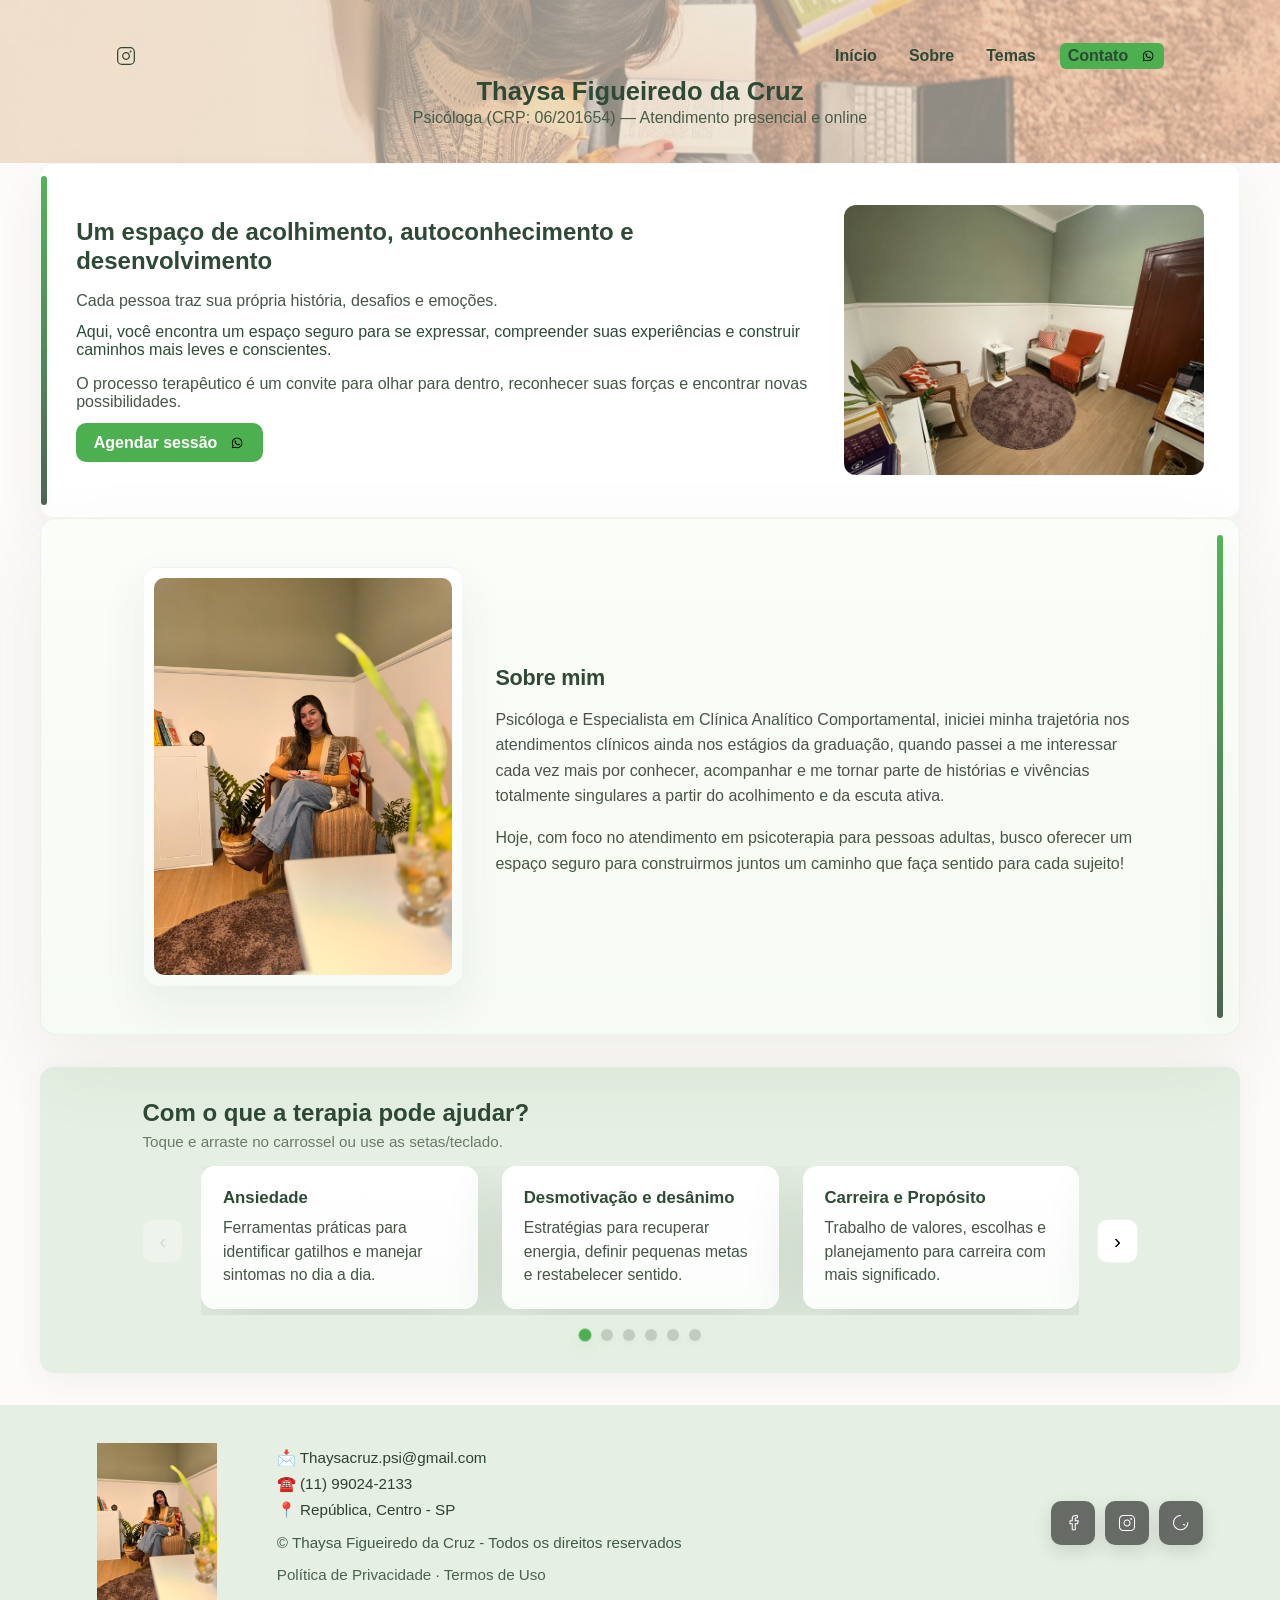
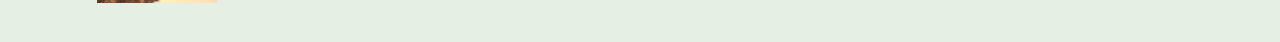
==== commit d987599c: "Bkp antes de novas mudanças" ====
--- a/index.html
+++ b/index.html
@@ -27,13 +27,13 @@
         <li><a href="#sobre">Sobre</a></li>
         <li><a href="#depoimentos">Temas</a></li>
         <li><a href="#contato" class="whatsapp-button" aria-label="Contato via WhatsApp">Contato
-          <img src="Logo Wpp.jpg" alt="WhatsApp" class="wpp-logo"></a></li>
+          <img src="Logo Wpp.png" alt="WhatsApp" class="wpp-logo"></a></li>
       </ul>
     </nav>
 
     <div class="header-content">
       <h1>Thaysa Figueiredo da Cruz</h1>
-      <p>Psicóloga — Atendimento presencial e online</p>
+      <p>Psicóloga (CRP: 06/201654) — Atendimento presencial e online</p>
     </div>
   </header>
 
@@ -41,16 +41,13 @@
     <!-- HERO -->
     <section id="home" class="hero-section">
       <div class="hero-text">
-        <h2>Sinta-se leve de novo com apoio psicológico profissional</h2>
-        <p>Atendimento individual, presencial e online. Primeira sessão via WhatsApp — agende facilmente.</p>
-        <ul class="specialties">
-          <li>Ansiedade e estresse</li>
-          <li>Autoestima e autoconhecimento</li>
-          <li>Relacionamentos e dinâmicas familiares</li>
-          <li>Carreira e propósito</li>
-        </ul>
+        <h2>Um espaço de acolhimento, autoconhecimento e desenvolvimento</h2>
+        
+          <p>Cada pessoa traz sua própria história, desafios e emoções.</p>
+          Aqui, você encontra um espaço seguro para se expressar, compreender suas experiências e construir caminhos mais leves e conscientes.
+          <p>O processo terapêutico é um convite para olhar para dentro, reconhecer suas forças e encontrar novas possibilidades.</p>
         <a href="https://wa.me/5511990242133" target="_blank" class="whatsapp-button" aria-label="Agendar sessão via WhatsApp" rel="noopener noreferrer">
-          Agendar sessão <img src="Logo Wpp.jpg" alt="WhatsApp" class="wpp-logo">
+          Agendar sessão <img src="Logo Wpp.png" alt="WhatsApp" class="wpp-logo">
         </a>
       </div>
 
@@ -66,8 +63,8 @@
       </div>
       <div class="sobre-text">
         <h2>Sobre mim</h2>
-        <p>Sou psicóloga dedicada ao acolhimento e à escuta ativa. Trabalho com adolescentes e adultos em atendimentos presenciais e online.</p>
-        <p>Meu foco é ajudar você a entender emoções, fortalecer autoestima e construir estratégias práticas para o dia a dia.</p>
+        <p>Psicóloga e Especialista em Clínica Analítico Comportamental, iniciei minha trajetória nos atendimentos clínicos ainda nos estágios da graduação, quando passei a me interessar cada vez mais por conhecer, acompanhar e me tornar parte de histórias e vivências totalmente singulares a partir do acolhimento e da escuta ativa. </p>
+        <p>Hoje, com foco no atendimento em psicoterapia para pessoas adultas, busco oferecer um espaço seguro para construirmos juntos um caminho que faça sentido para cada sujeito!</p>
       </div>
     </section>
 
@@ -120,16 +117,43 @@
     </section>
   </main>
 
-  <footer id="contato">
-    <a href="https://wa.me/5511990242133" target="_blank" class="whatsapp-button icon-only" aria-label="Fale comigo no WhatsApp" rel="noopener noreferrer">
-      <!-- WhatsApp SVG -->
-      <svg width="18" height="18" viewBox="0 0 24 24" fill="none" stroke="currentColor" stroke-width="1.6" stroke-linecap="round" stroke-linejoin="round" aria-hidden="true">
-        <path d="M21 11.5A9.5 9.5 0 1 1 11.5 2"></path>
-        <path d="M17.2 14.8c-.3-.1-1.7-.8-2.1-.9"></path>
-      </svg>
-    </a>
-    <p>E-mail: Thaysacruz.psi@gmail.com</p>
-    <p>&copy; 2025 Thaysa Figueiredo da Cruz - Todos os direitos reservados</p>
+  <footer id="contato" class="site-footer" aria-label="Rodapé">
+    <div class="footer-inner">
+      <div class="footer-left" aria-hidden="true">
+        <!-- logo - substitua src se preferir outra imagem -->
+        <img src="Foto Thaysa.jpg" alt="Logo" class="footer-logo">
+      </div>
+
+      <div class="footer-center">
+        <ul class="footer-contacts">
+          <li>📩 Thaysacruz.psi@gmail.com</li>
+          <li>☎️ (11) 99024-2133</li>
+          <li>📍 República, Centro - SP</li>
+        </ul>
+
+        <div class="footer-meta">
+          <p>© Thaysa Figueiredo da Cruz - Todos os direitos reservados</p>
+          <p><a href="#" class="footer-link">Política de Privacidade</a> · <a href="#" class="footer-link">Termos de Uso</a></p>
+        </div>
+      </div>
+
+      <div class="footer-right" aria-label="Redes sociais">
+        <a href="https://www.facebook.com" target="_blank" rel="noopener noreferrer" class="social-btn" aria-label="Facebook">
+          <!-- facebook SVG -->
+          <svg width="18" height="18" viewBox="0 0 24 24" fill="none" stroke="currentColor" stroke-width="1.4" stroke-linecap="round" stroke-linejoin="round" aria-hidden="true"><path d="M18 2h-3a4 4 0 0 0-4 4v3H8v4h3v8h4v-8h3l1-4h-4V6a1 1 0 0 1 1-1h2z"/></svg>
+        </a>
+
+        <a href="https://www.instagram.com/thaysacruz.psi?igsh=MTdiNjNuM25sYXEwdQ==" target="_blank" rel="noopener noreferrer" class="social-btn" aria-label="Instagram">
+          <!-- instagram SVG -->
+          <svg width="18" height="18" viewBox="0 0 24 24" fill="none" stroke="currentColor" stroke-width="1.4" stroke-linecap="round" stroke-linejoin="round" aria-hidden="true"><rect x="2" y="2" width="20" height="20" rx="5"/><path d="M16 11.37A4 4 0 1 1 12.63 8 4 4 0 0 1 16 11.37z"/><circle cx="17.5" cy="6.5" r="0.5"/></svg>
+        </a>
+
+        <a href="https://wa.me/5511990242133" target="_blank" rel="noopener noreferrer" class="social-btn" aria-label="WhatsApp">
+          <!-- whatsapp SVG -->
+          <svg width="18" height="18" viewBox="0 0 24 24" fill="none" stroke="currentColor" stroke-width="1.4" stroke-linecap="round" stroke-linejoin="round" aria-hidden="true"><path d="M21 11.5A9.5 9.5 0 1 1 11.5 2"/><path d="M17.2 14.8c-.3-.1-1.7-.8-2.1-.9"/></svg>
+        </a>
+      </div>
+    </div>
   </footer>
 
   <!-- SCRIPTS: hamburger + carousel (drag / wheel / keyboard) -->
--- a/style.css
+++ b/style.css
@@ -18,7 +18,7 @@
 /* HEADER */
 header{
   position:relative; text-align:center; padding:2.2rem 1rem;
-  background-image: url('Consultorio.jpg');
+  background-image: url(Foto\ Header.jpg);
   background-size:cover; background-position:center;
   color:var(--text); overflow:hidden;
 }
@@ -46,16 +46,114 @@
 
 /* HERO */
 .hero-section{display:flex;align-items:center;gap:2rem;padding:3rem 8%;max-width:1200px;margin:0 auto}
-.hero-text{flex:1 1 55%;min-width:260px}
-.hero-text h2{font-size:1.5rem;margin:0 0 .5rem}
+.hero-section {
+  background: rgba(255,255,255,0.90);         /* card translúcido para destaque */
+  border-radius: 14px;
+  padding: 2.6rem 2.2rem;                     /* mantém espaçamento sem alterar layout */
+  box-shadow: 0 20px 50px rgba(46,74,54,0.06);
+  border: 1px solid rgba(46,74,54,0.04);
+  position: relative;
+  overflow: visible;
+  transition: transform .28s ease, box-shadow .28s ease;
+  backdrop-filter: blur(2px);
+}
+.hero-section::before {
+  content: "";
+  position: absolute;
+  left: 0;
+  top: 12px;
+  bottom: 12px;
+  width: 6px;
+  border-radius: 6px;
+  background: linear-gradient(180deg, rgba(76,175,80,0.95), rgba(46,74,54,0.85));
+  box-shadow: 0 6px 18px rgba(76,175,80,0.06);
+}
+.hero-section:hover { transform: translateY(-4px); box-shadow: 0 28px 70px rgba(46,74,54,0.09); }
+.hero-text{flex:1 1 60%}
+.hero-text h2{font-size:1.5rem;margin:0 0 .5rem; line-height: 1.2; margin-bottom: .6rem}
+.hero-text p { color: #475548; margin-bottom: .8rem; }
 .hero-image{flex:0 0 360px;max-width:360px}
 .hero-image img{width:100%;border-radius:12px;display:block}
 
 /* SOBRE (imagem à esquerda, texto à direita) */
-.sobre-section{display:flex;align-items:center;gap:2rem;padding:3rem 8%;max-width:1200px;margin:1.5rem auto;background:#fff;border-radius:8px}
-.sobre-image{flex:0 0 320px}
-.sobre-image img{width:100%;height:auto;border-radius:12px;display:block}
-.sobre-text{flex:1 1 60%}
+.sobre-section{
+  display:flex;
+  align-items:center;
+  gap:2rem;
+  padding:3rem 8%;
+  max-width:1200px;
+  margin:0 auto;
+  background: linear-gradient(180deg, #fbfdf8 0%, #f6fbf3 100%);
+  border-radius: 16px;
+  border: 1px solid rgba(46,74,54,0.06);
+  box-shadow: 0 30px 80px rgba(46,74,54,0.08);
+  position: relative;
+  overflow: visible;
+}
+.sobre-section::after{
+  content: "";
+  position: absolute;
+  right: 16px;      /* moved from left to right */
+  left: auto;
+  top: 16px;
+  bottom: 16px;
+  width: 6px;
+  border-radius: 6px;
+  background: linear-gradient(180deg, rgba(76,175,80,0.95), rgba(46,74,54,0.85));
+  box-shadow: 0 8px 24px rgba(76,175,80,0.07);
+  opacity: 1;
+}
+.sobre-image{
+  flex: 0 0 320px;
+  background: linear-gradient(180deg,#ffffff,#f7fbf6);
+  padding: 10px;
+  border-radius: 14px;
+  border: 1px solid rgba(46,74,54,0.04);
+  box-shadow: 0 18px 46px rgba(46,74,54,0.07);
+}
+.sobre-image img{
+  width:100%;
+  height:auto;
+  border-radius:10px;
+  display:block;
+  object-fit:cover;
+  transition: transform .28s ease, box-shadow .28s ease;
+}
+.sobre-image img:hover{
+  transform: translateY(-4px) scale(1.01);
+  box-shadow: 0 30px 60px rgba(46,74,54,0.10);
+}
+.sobre-text{
+  flex:1 1 60%;
+}
+.sobre-text h2{
+  font-size:1.35rem;
+  margin:0 0 .6rem;
+  color: var(--text);
+  letter-spacing:-0.01em;
+}
+.sobre-text p{
+  color:#475548;
+  line-height:1.6;
+  margin-bottom:.75rem;
+  font-size:1rem;
+}
+
+/* opcional: botão CTA na seção sobre (adicione <a class="sobre-cta"> no HTML se desejar) */
+.sobre-cta{
+  display:inline-flex;
+  align-items:center;
+  gap:.5rem;
+  background:var(--accent-green);
+  color:#fff;
+  padding:.6rem .95rem;
+  border-radius:10px;
+  text-decoration:none;
+  font-weight:700;
+  box-shadow: 0 12px 30px rgba(76,175,80,0.12);
+  transition: transform .16s ease, box-shadow .16s ease;
+}
+.sobre-cta:hover{ transform: translateY(-3px); box-shadow: 0 20px 50px rgba(76,175,80,0.16); }
 
 /* DEPOIMENTOS / CARROSSEL */
 .depoimentos-section{background:var(--musgo);border-radius:14px;padding:2rem 8%;max-width:1200px;margin:2rem auto;box-shadow:0 8px 30px rgba(46,74,54,0.06)}
@@ -102,6 +200,59 @@
   .whatsapp-button,.carousel-btn{transition:none}
 }
 
-/* footer */
-footer{background:#e6e0d4;text-align:center;padding:2rem 1rem;margin-top:2rem}
-footer p{margin:.35rem 0}
+/* FOOTER - substitui bloco anterior */
+.site-footer {
+  background: var(--musgo);
+  padding: 2.4rem 6%;
+  box-sizing: border-box;
+  color: var(--text);
+}
+.footer-inner {
+  display: flex;
+  gap: 24px;
+  align-items: center;
+  max-width: 1200px;
+  margin: 0 auto;
+  justify-content: space-between;
+}
+
+/* left: logo */
+.footer-left { flex: 0 0 160px; display:flex; align-items:center; justify-content:center; }
+.footer-logo { max-width: 120px; width:100%; height:auto; display:block; }
+
+/* center: contatos e meta */
+.footer-center { flex: 1 1 60%; padding: 0 1rem; }
+.footer-contacts { list-style:none; padding:0; margin:0 0 .6rem 0; display:flex; flex-direction:column; gap:8px; color:#2f3f34; }
+.footer-contacts li { display:flex; align-items:center; gap:10px; font-size:0.95rem; }
+.footer-contacts .icon { width:18px; height:18px; flex: 0 0 18px; stroke: rgba(46,74,54,0.8); }
+
+/* meta */
+.footer-meta { color: rgba(46,74,54,0.9); font-size:0.95rem; }
+.footer-link { color: rgba(46,74,54,0.85); text-decoration:none; }
+.footer-link:hover { text-decoration:underline; }
+
+/* right: social buttons */
+.footer-right { flex: 0 0 160px; display:flex; gap:10px; align-items:center; justify-content:flex-end; }
+.social-btn {
+  display:inline-flex;
+  align-items:center;
+  justify-content:center;
+  width:44px;height:44px;
+  background: rgba(0,0,0,0.55);
+  color:#fff;
+  border-radius:10px;
+  text-decoration:none;
+  transition: transform .16s ease, background .12s ease, box-shadow .12s ease;
+  box-shadow: 0 6px 18px rgba(0,0,0,0.12);
+}
+.social-btn svg { width:18px;height:18px; stroke:#fff; fill:none; }
+.social-btn:hover { transform: translateY(-4px); background: rgba(0,0,0,0.7); box-shadow: 0 10px 28px rgba(0,0,0,0.18); }
+
+/* responsive: empilha no mobile */
+@media (max-width: 768px) {
+  .footer-inner { flex-direction: column; align-items:center; gap:18px; text-align:center; }
+  .footer-left, .footer-right { justify-content:center; }
+  .footer-center { padding: 0; }
+  .footer-right { order: 3; }
+  .footer-meta p { margin: 6px 0; }
+}
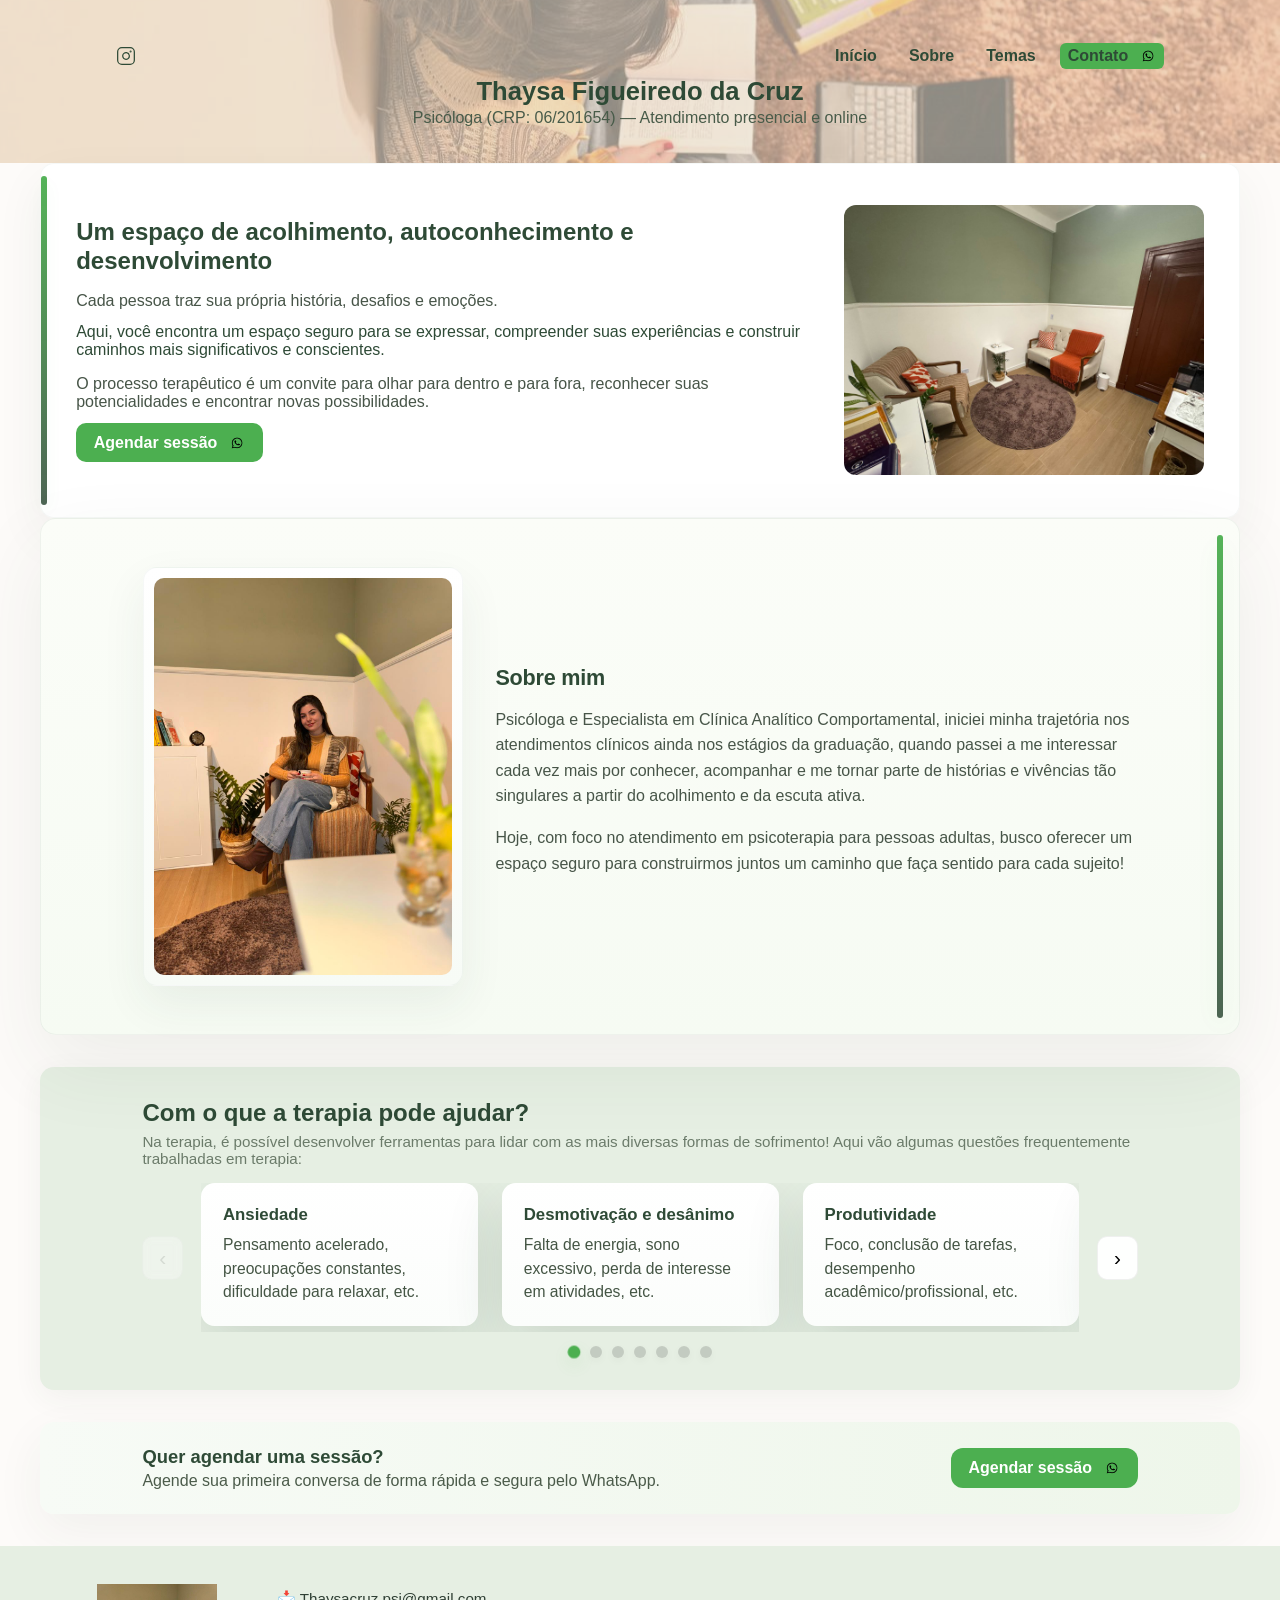
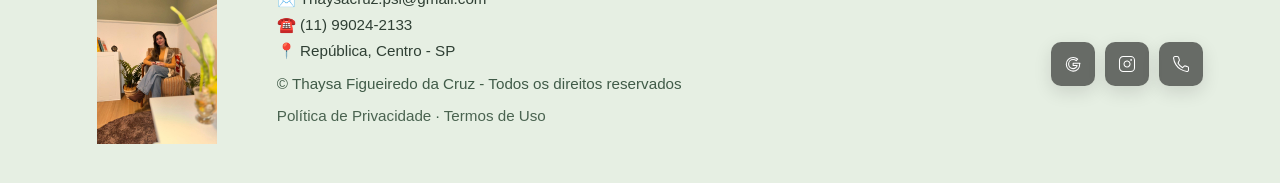
==== commit 16982018: "Versão finalizada, sem logo" ====
--- a/index.html
+++ b/index.html
@@ -44,8 +44,8 @@
         <h2>Um espaço de acolhimento, autoconhecimento e desenvolvimento</h2>
         
           <p>Cada pessoa traz sua própria história, desafios e emoções.</p>
-          Aqui, você encontra um espaço seguro para se expressar, compreender suas experiências e construir caminhos mais leves e conscientes.
-          <p>O processo terapêutico é um convite para olhar para dentro, reconhecer suas forças e encontrar novas possibilidades.</p>
+          Aqui, você encontra um espaço seguro para se expressar, compreender suas experiências e construir caminhos mais significativos e conscientes.
+          <p>O processo terapêutico é um convite para olhar para dentro e para fora, reconhecer suas potencialidades e encontrar novas possibilidades.</p>
         <a href="https://wa.me/5511990242133" target="_blank" class="whatsapp-button" aria-label="Agendar sessão via WhatsApp" rel="noopener noreferrer">
           Agendar sessão <img src="Logo Wpp.png" alt="WhatsApp" class="wpp-logo">
         </a>
@@ -63,7 +63,7 @@
       </div>
       <div class="sobre-text">
         <h2>Sobre mim</h2>
-        <p>Psicóloga e Especialista em Clínica Analítico Comportamental, iniciei minha trajetória nos atendimentos clínicos ainda nos estágios da graduação, quando passei a me interessar cada vez mais por conhecer, acompanhar e me tornar parte de histórias e vivências totalmente singulares a partir do acolhimento e da escuta ativa. </p>
+        <p>Psicóloga e Especialista em Clínica Analítico Comportamental, iniciei minha trajetória nos atendimentos clínicos ainda nos estágios da graduação, quando passei a me interessar cada vez mais por conhecer, acompanhar e me tornar parte de histórias e vivências tão singulares a partir do acolhimento e da escuta ativa. </p>
         <p>Hoje, com foco no atendimento em psicoterapia para pessoas adultas, busco oferecer um espaço seguro para construirmos juntos um caminho que faça sentido para cada sujeito!</p>
       </div>
     </section>
@@ -71,7 +71,7 @@
     <!-- DEPOIMENTOS / TEMAS (CARROSSEL) -->
     <section id="depoimentos" class="depoimentos-section" aria-roledescription="carousel">
       <h2>Com o que a terapia pode ajudar?</h2>
-      <p class="muted">Toque e arraste no carrossel ou use as setas/teclado.</p>
+      <p class="muted">Na terapia, é possível desenvolver ferramentas para lidar com as mais diversas formas de sofrimento! Aqui vão algumas questões frequentemente trabalhadas em terapia:</p>
 
       <div class="carousel">
         <button class="carousel-btn prev" aria-label="Anterior" type="button">‹</button>
@@ -80,22 +80,22 @@
           <div class="carousel-track" role="list">
             <article class="carousel-slide" role="listitem" tabindex="0">
               <h3>Ansiedade</h3>
-              <p>Ferramentas práticas para identificar gatilhos e manejar sintomas no dia a dia.</p>
+              <p>Pensamento acelerado, preocupações constantes, dificuldade para relaxar, etc.</p>
             </article>
 
             <article class="carousel-slide" role="listitem" tabindex="0">
               <h3>Desmotivação e desânimo</h3>
-              <p>Estratégias para recuperar energia, definir pequenas metas e restabelecer sentido.</p>
-            </article>
-
-            <article class="carousel-slide" role="listitem" tabindex="0">
-              <h3>Carreira e Propósito</h3>
-              <p>Trabalho de valores, escolhas e planejamento para carreira com mais significado.</p>
-            </article>
-
-            <article class="carousel-slide" role="listitem" tabindex="0">
-              <h3>Autoconhecimento</h3>
-              <p>Processo reflexivo para reconhecer padrões, emoções e fortalecer recursos internos.</p>
+              <p>Falta de energia, sono excessivo, perda de interesse em atividades, etc.</p>
+            </article>
+
+            <article class="carousel-slide" role="listitem" tabindex="0">
+              <h3>Produtividade</h3>
+              <p>Foco, conclusão de tarefas, desempenho acadêmico/profissional, etc.</p>
+            </article>
+
+            <article class="carousel-slide" role="listitem" tabindex="0">
+              <h3>Sobrecarga</h3>
+              <p>Seja na rotina, no trabalho, em casa e/ou nas relações.</p>
             </article>
 
             <article class="carousel-slide" role="listitem" tabindex="0">
@@ -104,8 +104,13 @@
             </article>
 
             <article class="carousel-slide" role="listitem" tabindex="0">
-              <h3>Bem-estar</h3>
-              <p>Hábitos, sono e rotinas que sustentam a saúde mental e qualidade de vida.</p>
+              <h3>Autoestima e Autoconfiança</h3>
+              <p>Autocritica, comparação, medo de rejeição, insegurança, etc.</p>
+            </article>
+
+            <article class="carousel-slide" role="listitem" tabindex="0">
+              <h3>Trantornos psiquiátricos</h3>
+              <p>Depressão, Burnout, TDAH, TOC, Transtornos alimentares, etc.</p>
             </article>
           </div>
         </div>
@@ -114,6 +119,20 @@
       </div>
 
       <div class="carousel-dots" role="tablist" aria-label="Navegação do carrossel"></div>
+    </section>
+
+    <!-- CTA antes do rodapé -->
+    <section class="cta-section" id="cta">
+      <div class="cta-inner">
+        <div class="cta-text">
+          <h3>Quer agendar uma sessão?</h3>
+          <p>Agende sua primeira conversa de forma rápida e segura pelo WhatsApp.</p>
+        </div>
+
+        <a href="https://wa.me/5511990242133" target="_blank" class="whatsapp-button cta-whatsapp" rel="noopener noreferrer" aria-label="Agendar no WhatsApp">
+          Agendar sessão <img src="Logo Wpp.png" alt="WhatsApp" class="wpp-logo">
+        </a>
+      </div>
     </section>
   </main>
 
@@ -138,9 +157,15 @@
       </div>
 
       <div class="footer-right" aria-label="Redes sociais">
-        <a href="https://www.facebook.com" target="_blank" rel="noopener noreferrer" class="social-btn" aria-label="Facebook">
-          <!-- facebook SVG -->
-          <svg width="18" height="18" viewBox="0 0 24 24" fill="none" stroke="currentColor" stroke-width="1.4" stroke-linecap="round" stroke-linejoin="round" aria-hidden="true"><path d="M18 2h-3a4 4 0 0 0-4 4v3H8v4h3v8h4v-8h3l1-4h-4V6a1 1 0 0 1 1-1h2z"/></svg>
+        <a href="https://www.google.com/search?client=ms-android-samsung-ss&sa=X&sca_esv=85ebb85b758beda9&biw=384&bih=755&sxsrf=AE3TifOVUrue7xH10mdbPulGRMzlSHPKUA:1760407312687&kgmid=/g/11yjhkv592&q=Psic%C3%B3loga+Thaysa+Cruz&shndl=30&shem=bdse,shrtsdl&source=sh/x/loc/act/m1/2&kgs=581653466245e9e4&utm_source=bdse,shrtsdl,sh/x/loc/act/m1/2" target="_blank" rel="noopener noreferrer" class="social-btn" aria-label="Google">
+          <!-- fGoogle SVG -->
+          <!-- Google - estilo linha (stroke) -->
+          <svg width="18" height="18" viewBox="0 0 24 24" fill="none"
+          stroke="currentColor" stroke-width="1.4" stroke-linecap="round" stroke-linejoin="round" aria-hidden="true">
+           <path d="M21.35 11.1h-9.17v2.9h5.4a4.66 4.66 0 0 1-2 3.06 5.66 5.66 0 0 1-3.39 1.1
+           6.06 6.06 0 0 1 0-12.12 5.79 5.79 0 0 1 4.08 1.6l2-2a8.62 8.62 0 0 0-6.08-2.37
+           9.12 9.12 0 1 0 0 18.24 8.86 8.86 0 0 0 6.12-2.4
+           8.59 8.59 0 0 0 2.54-6.64 7.39 7.39 0 0 0-.1-1.37z"/></svg>
         </a>
 
         <a href="https://www.instagram.com/thaysacruz.psi?igsh=MTdiNjNuM25sYXEwdQ==" target="_blank" rel="noopener noreferrer" class="social-btn" aria-label="Instagram">
@@ -150,7 +175,13 @@
 
         <a href="https://wa.me/5511990242133" target="_blank" rel="noopener noreferrer" class="social-btn" aria-label="WhatsApp">
           <!-- whatsapp SVG -->
-          <svg width="18" height="18" viewBox="0 0 24 24" fill="none" stroke="currentColor" stroke-width="1.4" stroke-linecap="round" stroke-linejoin="round" aria-hidden="true"><path d="M21 11.5A9.5 9.5 0 1 1 11.5 2"/><path d="M17.2 14.8c-.3-.1-1.7-.8-2.1-.9"/></svg>
+          <!-- WhatsApp - stroke style (similar ao seu Instagram) -->
+        <svg width="18" height="18" viewBox="0 0 24 24" fill="none"
+            stroke="currentColor" stroke-width="1.4" stroke-linecap="round" stroke-linejoin="round" aria-hidden="true">
+          <path d="M22 16.92v3a2 2 0 0 1-2.18 2 19.86 19.86 0 0 1-8.63-3.07 19.5 19.5 0 0 1-6-6A19.86 19.86 0 0 1 2.09 4.18 2 2 0 0 1 4 2h3
+          a2 2 0 0 1 2 1.72c.12.78.37 1.53.73 2.23a2 2 0 0 1-.45 2.11L8.09 10.91
+          a16 16 0 0 0 6 6l1.85-1.85a2 2 0 0 1 2.11-.45c.7.36 1.45.61 2.23.73A2 2 0 0 1 22 16.92z"/>
+        </svg>
         </a>
       </div>
     </div>
@@ -159,7 +190,7 @@
   <!-- SCRIPTS: hamburger + carousel (drag / wheel / keyboard) -->
   <script>
   (function () {
-    // NAV TOGGLE
+    // NAV TOGGLE (mantido)
     const btn = document.querySelector('.nav-toggle');
     const nav = document.getElementById('primary-navigation');
     if (btn && nav) {
@@ -173,7 +204,7 @@
       }));
     }
 
-    // CAROUSEL
+    // CAROUSEL (ajustado para evitar gaps finais)
     const viewport = document.querySelector('.carousel-viewport');
     const track = document.querySelector('.carousel-track');
     const slides = track ? Array.from(track.children) : [];
@@ -183,53 +214,68 @@
     if (!viewport || !track || slides.length === 0) return;
 
     let index = 0;
-    const gap = 24;
+    let gap = parseFloat(getComputedStyle(track).gap) || 24;
     let slideWidth = 0;
+    let trackWidth = 0;
+    let maxOffset = 0;
+    let maxIndex = 0;
     let isDragging = false, startX = 0, startTranslate = 0;
 
-    // build dots
-    slides.forEach((_, i) => {
-      const d = document.createElement('button');
-      d.className = 'dot';
-      d.dataset.index = i;
-      d.setAttribute('aria-label', 'Ir para ' + (i + 1));
-      dotsContainer.appendChild(d);
-    });
-    const dots = Array.from(dotsContainer.children);
-
-    const visibleCount = () => Math.max(1, Math.floor(viewport.offsetWidth / (slideWidth + gap)));
+    // constrói dots
+    if (dotsContainer && dotsContainer.children.length === 0) {
+      slides.forEach((_, i) => {
+        const d = document.createElement('button');
+        d.className = 'dot';
+        d.dataset.index = i;
+        d.setAttribute('aria-label', 'Ir para ' + (i + 1));
+        dotsContainer.appendChild(d);
+      });
+    }
+    const dots = dotsContainer ? Array.from(dotsContainer.children) : [];
+
     const clamp = (v,a,b) => Math.max(a, Math.min(b, v));
 
-    function setPositions() {
+    function recalc() {
       slideWidth = slides[0].getBoundingClientRect().width;
-      slides.forEach((s,i) => s.style.left = (i * (slideWidth + gap)) + 'px');
-      moveTo(index, false);
+      gap = parseFloat(getComputedStyle(track).gap) || gap;
+      trackWidth = slides.length * slideWidth + Math.max(0, slides.length - 1) * gap;
+      maxOffset = Math.max(0, trackWidth - viewport.clientWidth);
+      // quantos "passos" são possíveis (cada passo = slideWidth+gap), garante alinhamento final sem gap
+      maxIndex = Math.max(0, Math.ceil(maxOffset / (slideWidth + gap)));
+      // reposiciona slides (left) para uso em animação/drag
+      slides.forEach((s, i) => s.style.left = (i * (slideWidth + gap)) + 'px');
+    }
+
+    function visibleCount() {
+      return Math.max(1, Math.floor(viewport.offsetWidth / (slideWidth + gap)));
     }
 
     function updateUI() {
-      prevBtn.disabled = index === 0;
-      nextBtn.disabled = index >= slides.length - visibleCount();
+      if (prevBtn) prevBtn.disabled = index === 0;
+      if (nextBtn) nextBtn.disabled = index >= maxIndex;
       dots.forEach(d => d.classList.remove('active'));
-      if (dots[index]) dots[index].classList.add('active');
+      const activeDot = Math.min(index, slides.length - 1);
+      if (dots[activeDot]) dots[activeDot].classList.add('active');
     }
 
     function moveTo(i, animated = true) {
-      index = clamp(i, 0, Math.max(0, slides.length - visibleCount()));
+      // clamp by computed maxIndex to avoid overscroll gap
+      index = clamp(i, 0, maxIndex);
+      const target = Math.min(index * (slideWidth + gap), maxOffset);
       if (!animated) track.style.transition = 'none';
-      const x = index * (slideWidth + gap);
       requestAnimationFrame(() => {
-        track.style.transform = 'translateX(-' + x + 'px)';
+        track.style.transform = 'translateX(-' + target + 'px)';
         if (!animated) setTimeout(() => { track.style.transition = ''; }, 20);
       });
       updateUI();
     }
 
-    // events: buttons
+    // eventos: botões e dots
     prevBtn && prevBtn.addEventListener('click', () => moveTo(index - 1));
     nextBtn && nextBtn.addEventListener('click', () => moveTo(index + 1));
     dots.forEach(d => d.addEventListener('click', e => moveTo(Number(e.currentTarget.dataset.index))));
 
-    // pointer drag
+    // drag / pointer
     viewport.addEventListener('pointerdown', (e) => {
       if (e.pointerType === 'mouse' && e.button !== 0) return;
       isDragging = true;
@@ -239,11 +285,17 @@
       track.style.transition = 'none';
       viewport.setPointerCapture(e.pointerId);
     });
+
     viewport.addEventListener('pointermove', (e) => {
       if (!isDragging) return;
       const dx = e.clientX - startX;
-      track.style.transform = `translateX(${startTranslate + dx}px)`;
+      // impede arrastar além dos limites (pega current translate + dx e limita)
+      let proposed = startTranslate + dx;
+      // proposed é negativo deslocando para esquerda, clamp entre -maxOffset e 0
+      proposed = Math.min(0, Math.max(-maxOffset, proposed));
+      track.style.transform = `translateX(${proposed}px)`;
     });
+
     function endDrag(e) {
       if (!isDragging) return;
       isDragging = false;
@@ -261,7 +313,7 @@
     viewport.addEventListener('pointercancel', endDrag);
     viewport.addEventListener('pointerleave', endDrag);
 
-    // wheel to scroll carousel horizontally
+    // wheel horizontal/vertical => navegação
     viewport.addEventListener('wheel', (e) => {
       e.preventDefault();
       const delta = e.deltaY || e.deltaX;
@@ -270,15 +322,50 @@
       moveTo(index + Math.sign(delta) * step);
     }, { passive: false });
 
-    // keyboard
+    // teclado
     document.addEventListener('keydown', (e) => {
       if (e.key === 'ArrowRight') moveTo(index + 1);
       else if (e.key === 'ArrowLeft') moveTo(index - 1);
     });
 
-    window.addEventListener('resize', () => setTimeout(setPositions, 80));
-    setPositions();
+    // resize recalcula parâmetros e reposiciona sem animação
+    let resizeTimer;
+    window.addEventListener('resize', () => {
+      clearTimeout(resizeTimer);
+      resizeTimer = setTimeout(() => { recalc(); moveTo(index, false); }, 100);
+    });
+
+    // inicializa
+    recalc();
+    moveTo(0, false);
   })();
   </script>
+
+  <script>
+(function(){
+  const toTop = document.getElementById('toTop');
+  if(!toTop) return;
+
+  function checkScroll(){
+    const sc = window.scrollY || document.documentElement.scrollTop;
+    const nearBottom = (window.innerHeight + sc) >= (document.documentElement.scrollHeight - 60);
+    if(sc > 300 || nearBottom) toTop.classList.add('show');
+    else toTop.classList.remove('show');
+  }
+
+  window.addEventListener('scroll', checkScroll, {passive:true});
+  checkScroll();
+
+  toTop.addEventListener('click', function(){
+    const home = document.getElementById('home');
+    if(home){
+      home.scrollIntoView({behavior:'smooth'});
+    } else {
+      window.scrollTo({top:0,behavior:'smooth'});
+    }
+  });
+})();
+</script>
+
 </body>
 </html>
--- a/style.css
+++ b/style.css
@@ -248,11 +248,51 @@
 .social-btn svg { width:18px;height:18px; stroke:#fff; fill:none; }
 .social-btn:hover { transform: translateY(-4px); background: rgba(0,0,0,0.7); box-shadow: 0 10px 28px rgba(0,0,0,0.18); }
 
-/* responsive: empilha no mobile */
-@media (max-width: 768px) {
-  .footer-inner { flex-direction: column; align-items:center; gap:18px; text-align:center; }
-  .footer-left, .footer-right { justify-content:center; }
-  .footer-center { padding: 0; }
-  .footer-right { order: 3; }
-  .footer-meta p { margin: 6px 0; }
-}
+/* CTA: antes do rodapé */
+.cta-section{
+  background: linear-gradient(90deg,#f7fbf6,#eef6ea);
+  border-radius:14px;
+  padding:24px 8%;
+  max-width:1200px;
+  margin:2rem auto;
+  box-shadow:0 18px 50px rgba(46,74,54,0.06);
+  display:flex;
+  align-items:center;
+  justify-content:space-between;
+  gap:18px;
+}
+.cta-inner{width:100%;display:flex;align-items:center;justify-content:space-between;gap:18px}
+.cta-text h3{margin:0;font-size:1.15rem}
+.cta-text p{margin:4px 0 0;color:#4b5b4a}
+
+.cta-whatsapp{padding:.7rem 1.1rem;border-radius:12px;font-weight:800}
+
+/* botão flutuante voltar ao topo */
+.to-top{
+  position:fixed;
+  right:18px;
+  bottom:18px;
+  width:48px;
+  height:48px;
+  border-radius:12px;
+  border:0;
+  background:var(--accent-green);
+  color:#fff;
+  font-size:20px;
+  display:none;
+  align-items:center;
+  justify-content:center;
+  box-shadow:0 12px 32px rgba(76,175,80,0.18);
+  cursor:pointer;
+  z-index:2000;
+  transition: transform .12s ease, opacity .18s ease;
+}
+.to-top.show{display:flex;opacity:1;transform:translateY(0)}
+.to-top.hide{opacity:0;transform:translateY(8px)}
+@media(max-width:719px){ .to-top{right:12px;bottom:12px;width:44px;height:44px} }
+
+/* garante botão CTA responsivo */
+@media(max-width:719px){
+  .cta-inner{flex-direction:column;text-align:center}
+  .cta-whatsapp{width:100%}
+}
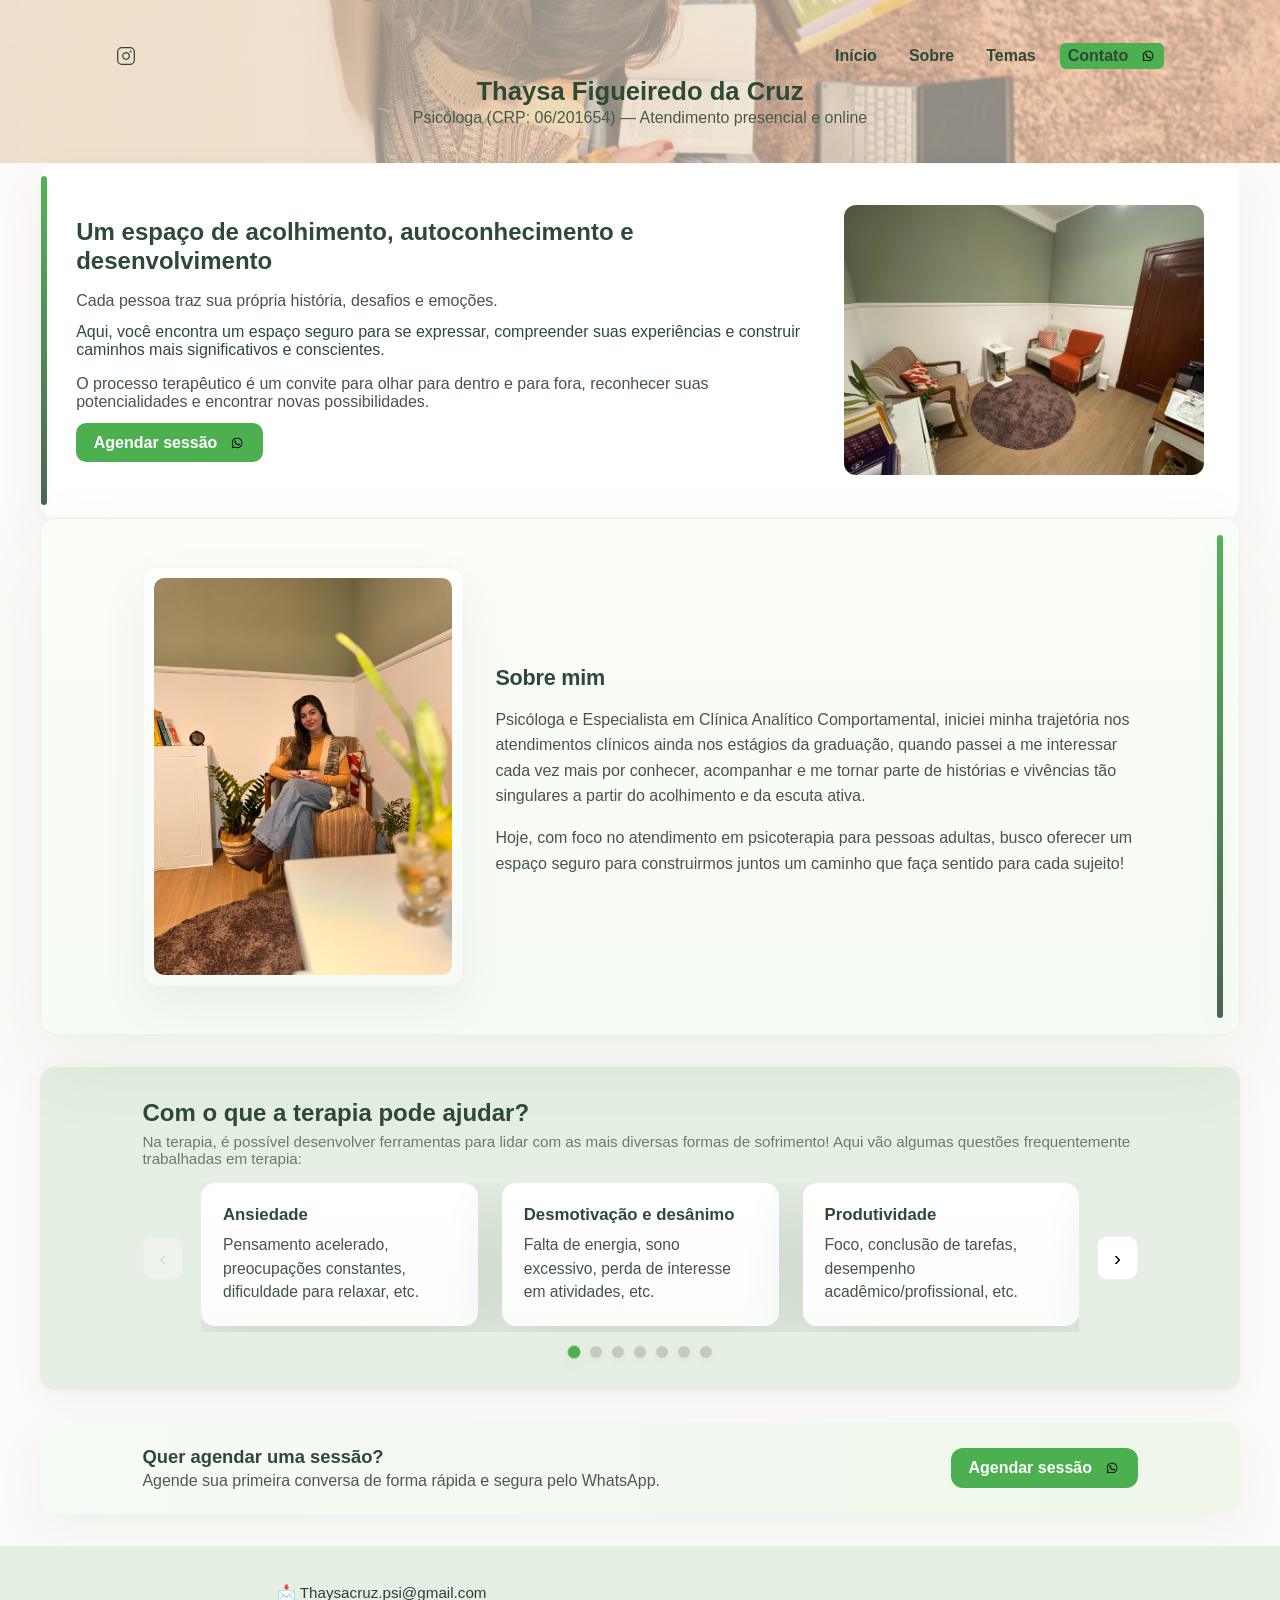
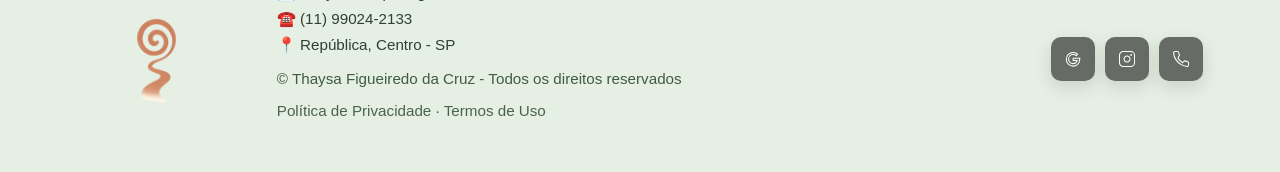
==== commit fe32a751: "Atualização footer v4" ====
--- a/index.html
+++ b/index.html
@@ -140,7 +140,7 @@
     <div class="footer-inner">
       <div class="footer-left" aria-hidden="true">
         <!-- logo - substitua src se preferir outra imagem -->
-        <img src="Foto Thaysa.jpg" alt="Logo" class="footer-logo">
+        <img src="footer 1.png" alt="Logo" class="footer-logo">
       </div>
 
       <div class="footer-center">
--- a/style.css
+++ b/style.css
@@ -13,6 +13,8 @@
   font-family: Arial, Helvetica, sans-serif;
   margin:0; background:var(--bg); color:var(--text);
   -webkit-font-smoothing:antialiased;
+  overflow-x:hidden;
+  width:100%;
 }
 
 /* HEADER */
@@ -39,13 +41,13 @@
 .nav-links a{color:inherit;text-decoration:none;padding:.25rem .5rem;border-radius:6px;font-weight:600}
 
 /* WHATSAPP BUTTON */
-.whatsapp-button{display:inline-flex;align-items:center;gap:.5rem;text-decoration:none;font-weight:700;color:#fff;background:var(--accent-green);padding:.65rem 1.1rem;border-radius:10px}
+.whatsapp-button{display:inline-flex;align-items:center;justify-content:center;gap:.5rem;text-decoration:none;font-weight:700;color:#fff;background:var(--accent-green);padding:.65rem 1.1rem;border-radius:10px}
 .whatsapp-button:hover{background:var(--accent-green-dark)}
 .whatsapp-button.icon-only{width:44px;height:44px;padding:0;border-radius:50%;justify-content:center}
 .wpp-logo{height:1em;width:auto;display:inline-block;vertical-align:middle;margin-left:.25rem}
 
 /* HERO */
-.hero-section{display:flex;align-items:center;gap:2rem;padding:3rem 8%;max-width:1200px;margin:0 auto}
+.hero-section{display:flex;align-items:center;gap:2rem;padding:3rem 8%;max-width:1200px;margin:0 auto;width:100%}
 .hero-section {
   background: rgba(255,255,255,0.90);         /* card translúcido para destaque */
   border-radius: 14px;
@@ -73,7 +75,7 @@
 .hero-text h2{font-size:1.5rem;margin:0 0 .5rem; line-height: 1.2; margin-bottom: .6rem}
 .hero-text p { color: #475548; margin-bottom: .8rem; }
 .hero-image{flex:0 0 360px;max-width:360px}
-.hero-image img{width:100%;border-radius:12px;display:block}
+.hero-image img{width:100%;height:auto;border-radius:12px;display:block;max-width:100%}
 
 /* SOBRE (imagem à esquerda, texto à direita) */
 .sobre-section{
@@ -83,6 +85,7 @@
   padding:3rem 8%;
   max-width:1200px;
   margin:0 auto;
+  width:100%;
   background: linear-gradient(180deg, #fbfdf8 0%, #f6fbf3 100%);
   border-radius: 16px;
   border: 1px solid rgba(46,74,54,0.06);
@@ -156,7 +159,7 @@
 .sobre-cta:hover{ transform: translateY(-3px); box-shadow: 0 20px 50px rgba(76,175,80,0.16); }
 
 /* DEPOIMENTOS / CARROSSEL */
-.depoimentos-section{background:var(--musgo);border-radius:14px;padding:2rem 8%;max-width:1200px;margin:2rem auto;box-shadow:0 8px 30px rgba(46,74,54,0.06)}
+.depoimentos-section{background:var(--musgo);border-radius:14px;padding:2rem 8%;max-width:1200px;margin:2rem auto;box-shadow:0 8px 30px rgba(46,74,54,0.06);width:100%}
 .depoimentos-section h2{margin:0 0 .4rem}
 .depoimentos-section .muted{color:var(--muted);margin:0 0 1rem;font-size:.95rem}
 
@@ -184,14 +187,19 @@
   .carousel-slide{min-width:calc((100% - 24px)/2);max-width:calc((100% - 24px)/2)}
 }
 @media (max-width:719px){
-  .hero-section{flex-direction:column;padding:2rem 6%}
-  .sobre-section{flex-direction:column;text-align:center}
-  .sobre-image{order:0;width:80%;max-width:360px}
-  .sobre-text{order:1}
+  .hero-section{flex-direction:column;padding:1.5rem 4%;gap:1.5rem}
+  .hero-image{flex:1;max-width:100%;width:100%}
+  .sobre-section{flex-direction:column;text-align:center;padding:2rem 4%}
+  .sobre-image{order:2;width:90%;max-width:100%;margin-top:1.5rem}
+  .sobre-text{order:1;width:100%}
   .carousel-slide{min-width:100%;max-width:100%}
+  .carousel{padding:0;gap:12px}
+  .carousel-viewport{width:100%;overflow:hidden}
   .nav-toggle{display:inline-block}
   .nav-links{display:none}
   .nav-links.open{display:flex;position:absolute;top:56px;right:6%;flex-direction:column;background:rgba(230,224,212,0.98);padding:.6rem;border-radius:10px;box-shadow:0 10px 30px rgba(0,0,0,0.08)}
+  .main-nav{padding:0.5rem 4%}
+  .depoimentos-section{padding:1.5rem 4%;margin:1rem 4%;border-radius:10px}
 }
 
 /* accessibility: reduced motion */
@@ -206,6 +214,8 @@
   padding: 2.4rem 6%;
   box-sizing: border-box;
   color: var(--text);
+  width:100%;
+  overflow:hidden;
 }
 .footer-inner {
   display: flex;
@@ -232,7 +242,7 @@
 .footer-link:hover { text-decoration:underline; }
 
 /* right: social buttons */
-.footer-right { flex: 0 0 160px; display:flex; gap:10px; align-items:center; justify-content:flex-end; }
+.footer-right { flex: 0 0 160px; display:flex; gap:10px; align-items:center; justify-content:flex-end; flex-wrap:wrap; }
 .social-btn {
   display:inline-flex;
   align-items:center;
@@ -260,12 +270,13 @@
   align-items:center;
   justify-content:space-between;
   gap:18px;
+  width:100%;
 }
 .cta-inner{width:100%;display:flex;align-items:center;justify-content:space-between;gap:18px}
 .cta-text h3{margin:0;font-size:1.15rem}
 .cta-text p{margin:4px 0 0;color:#4b5b4a}
 
-.cta-whatsapp{padding:.7rem 1.1rem;border-radius:12px;font-weight:800}
+.cta-whatsapp{padding:.7rem 1.1rem;border-radius:12px;font-weight:800;text-align:center;justify-content:center}
 
 /* botão flutuante voltar ao topo */
 .to-top{
@@ -282,6 +293,7 @@
   display:none;
   align-items:center;
   justify-content:center;
+  text-align:center;
   box-shadow:0 12px 32px rgba(76,175,80,0.18);
   cursor:pointer;
   z-index:2000;
@@ -293,6 +305,18 @@
 
 /* garante botão CTA responsivo */
 @media(max-width:719px){
-  .cta-inner{flex-direction:column;text-align:center}
-  .cta-whatsapp{width:100%}
-}
+  .cta-section{padding:1.5rem 4%;margin:1rem 4%;border-radius:10px}
+  .cta-inner{flex-direction:column;text-align:center;gap:12px}
+  .cta-whatsapp{width:100%;max-width:100%}
+  
+  /* footer mobile */
+  .site-footer{padding:2rem 4%}
+  .footer-inner{flex-direction:column;text-align:center;gap:20px}
+  .footer-left{flex:none;margin:0 auto}
+  .footer-center{flex:none;width:100%;padding:0}
+  .footer-right{flex:none;justify-content:center;width:100%}
+  .footer-contacts{align-items:center}
+  
+  /* header mobile */
+  header{padding:2rem 4% 1.5rem}
+}
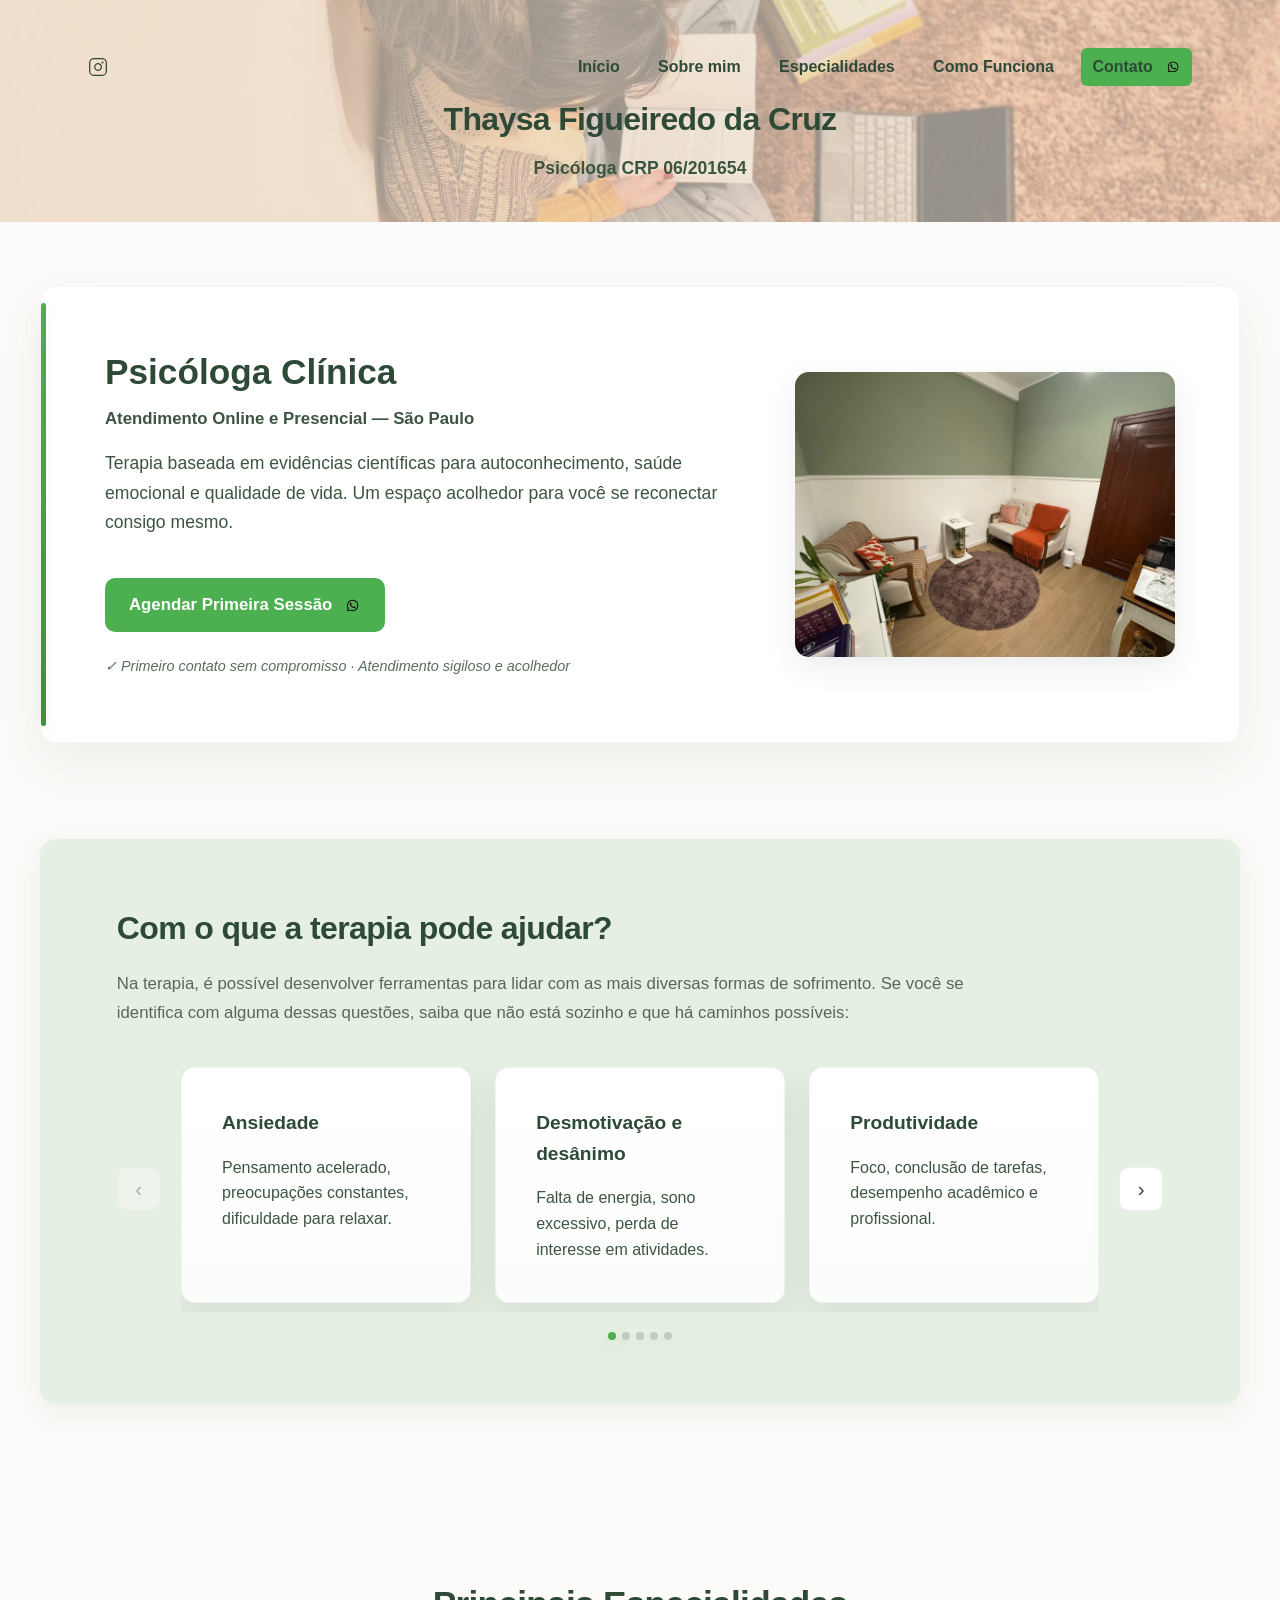
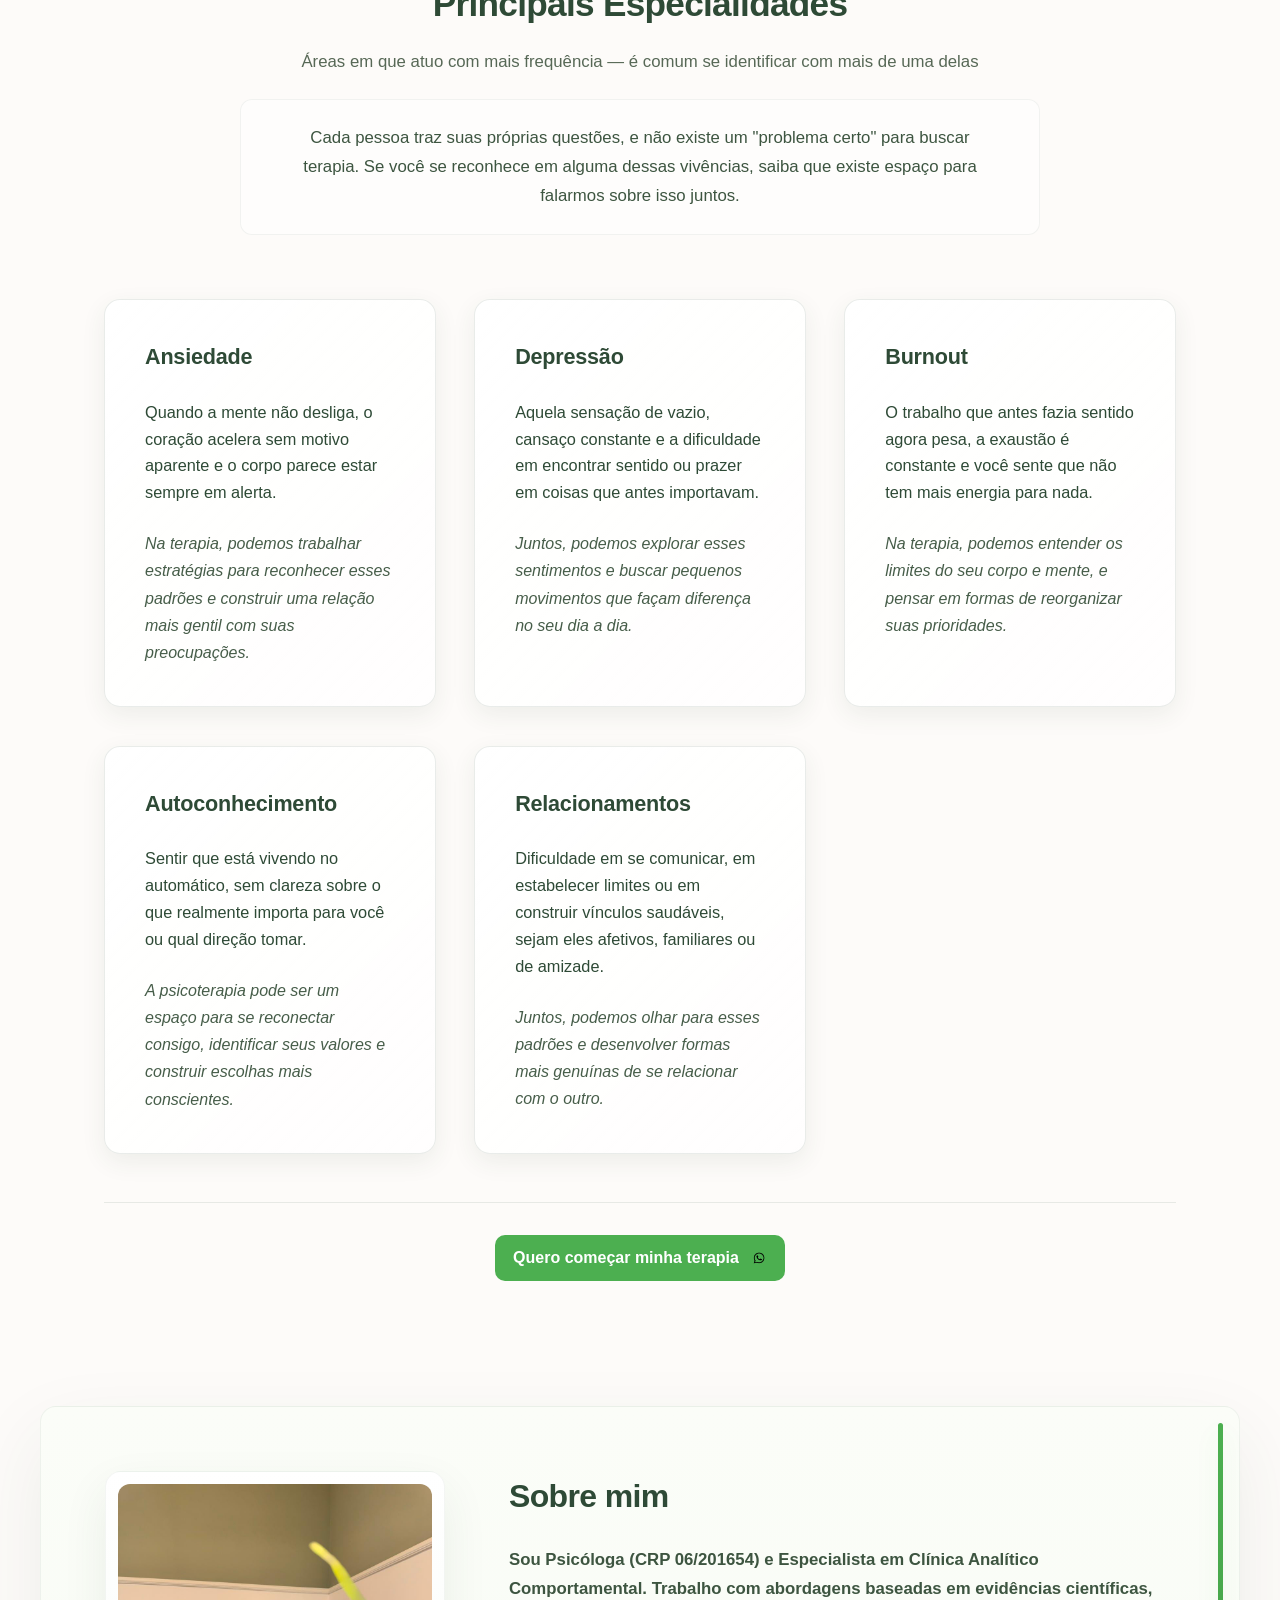
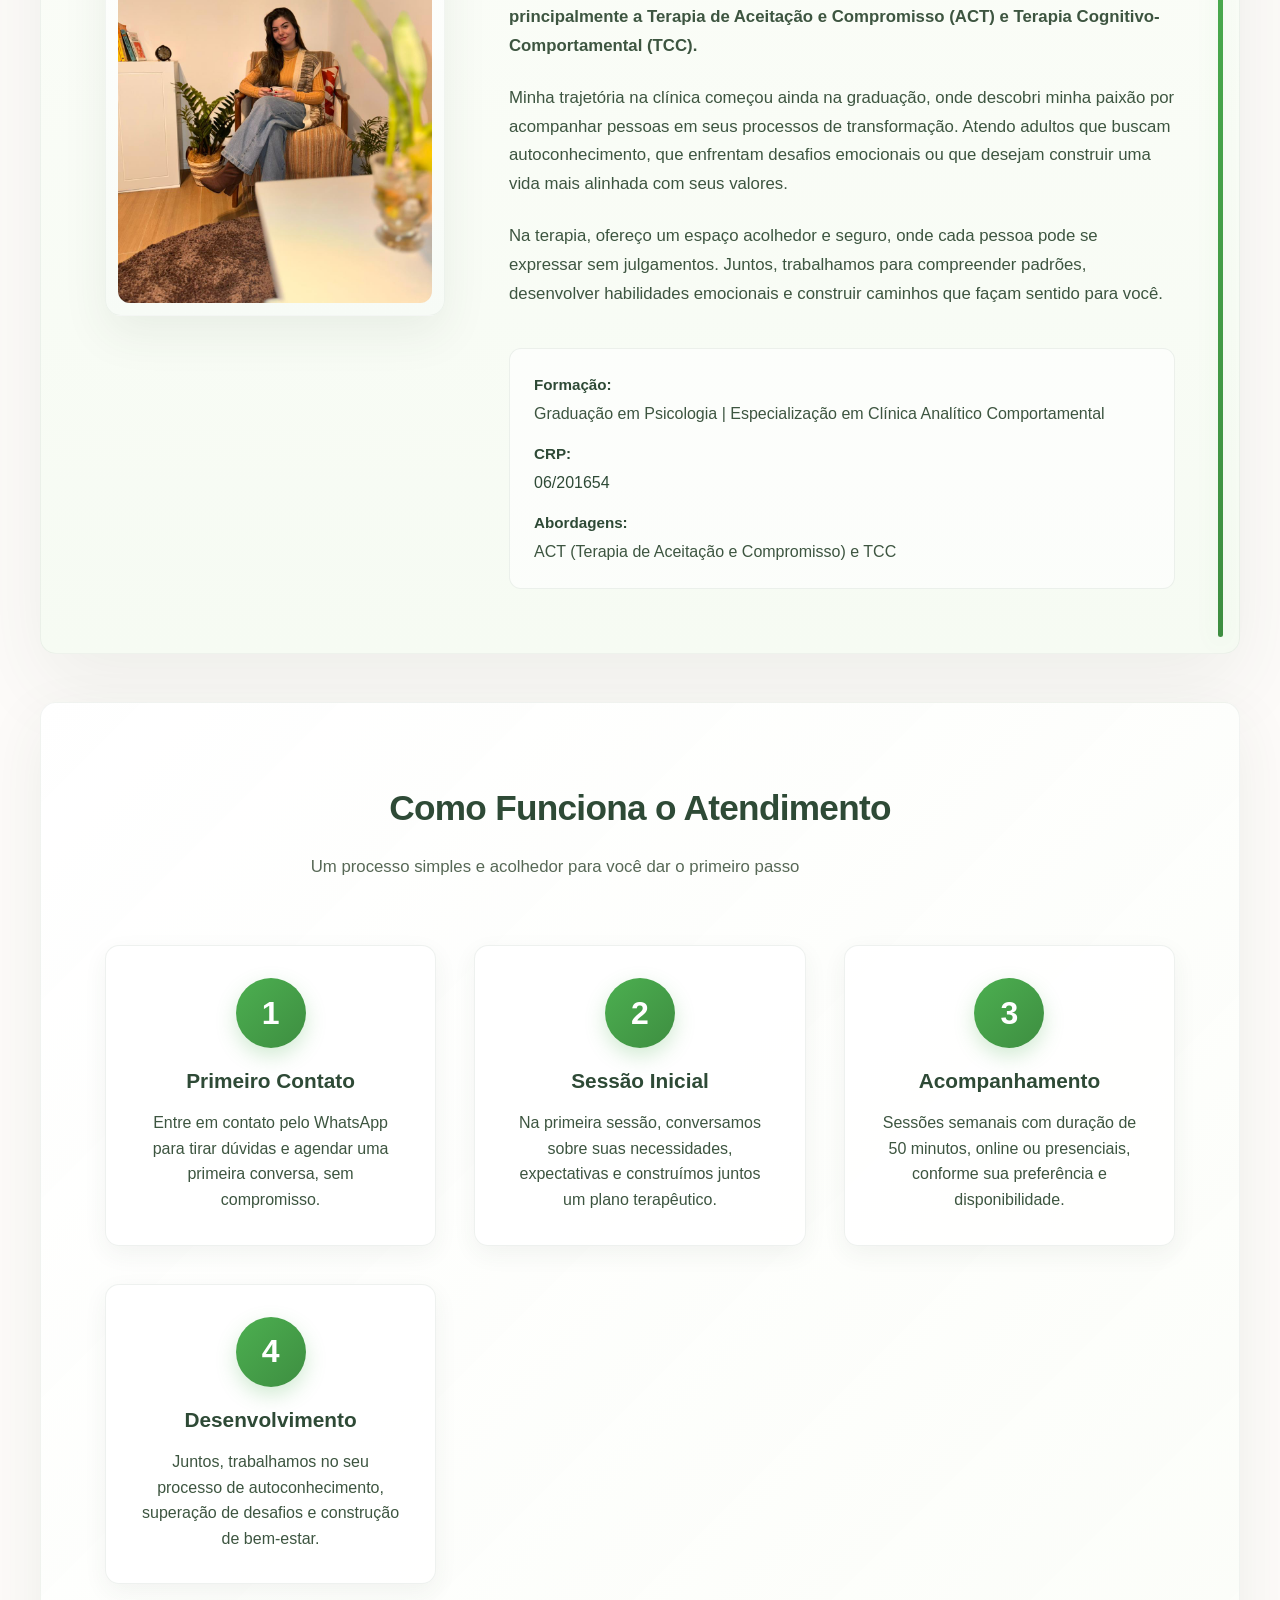
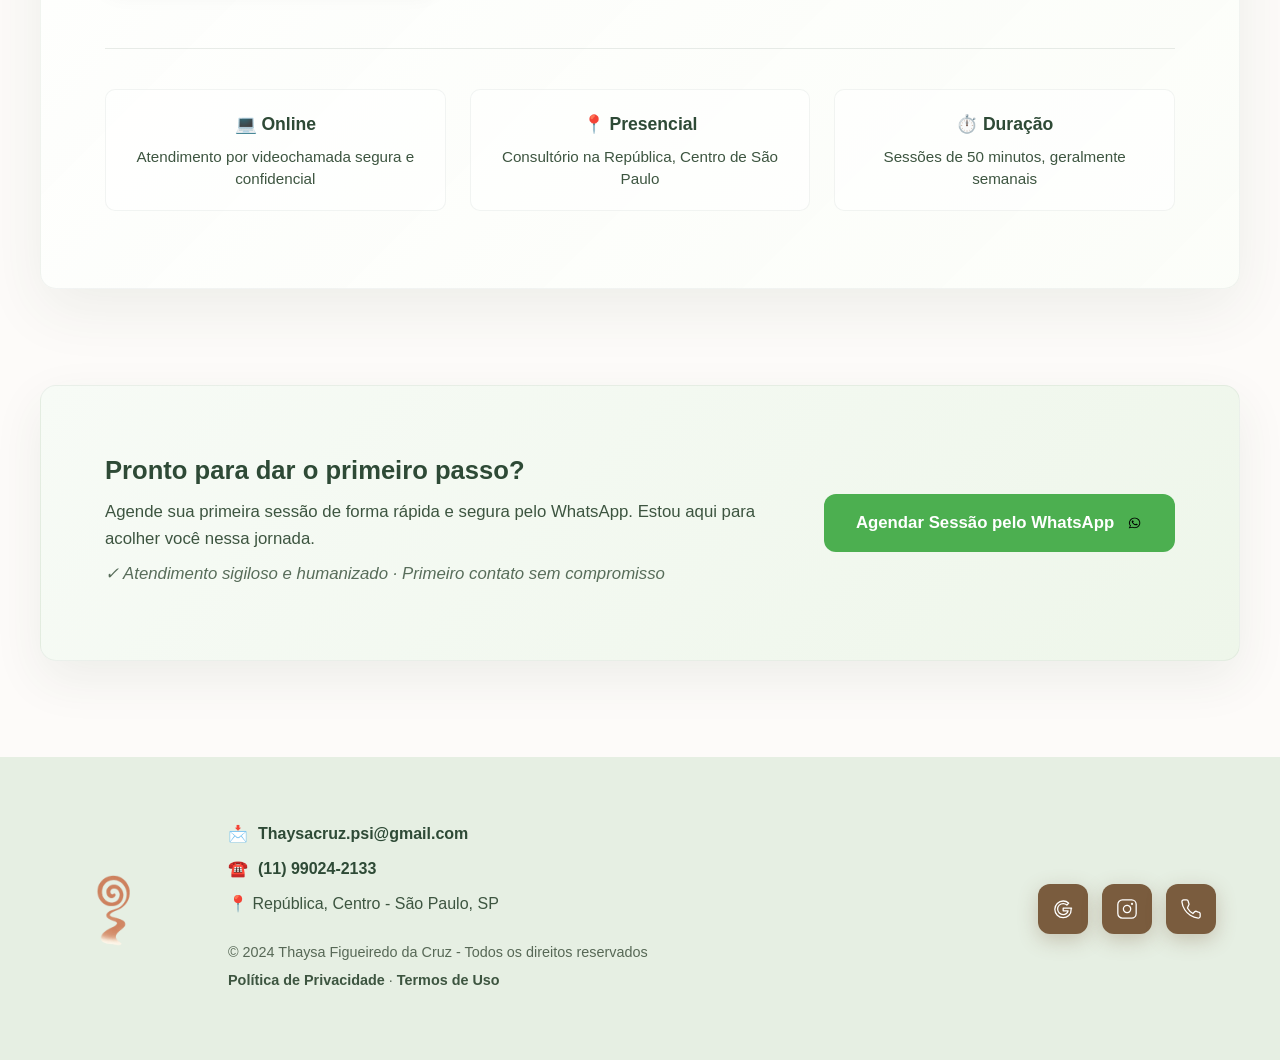
==== commit 8a3ca8b3: "versão 5 da landing page" ====
--- a/index.html
+++ b/index.html
@@ -2,15 +2,28 @@
 <html lang="pt-BR">
 <head>
   <meta charset="utf-8" />
-  <meta name="viewport" content="width=device-width,initial-scale=1" />
-  <title>Thaysa Figueiredo da Cruz | Psicóloga</title>
+  <meta name="viewport" content="width=device-width, initial-scale=1.0" />
+  <meta name="format-detection" content="telephone=no" />
+  
+  <!-- SEO OTIMIZADO -->
+  <meta name="description" content="Psicóloga Thaysa Figueiredo da Cruz (CRP 06/201654). Terapia online e presencial em São Paulo. Especialista em ansiedade, depressão, burnout e autoconhecimento. Atendimento humanizado com ACT e TCC." />
+  <meta name="keywords" content="psicóloga são paulo, terapia online, terapia presencial, ansiedade, depressão, burnout, autoconhecimento, TCC, ACT, psicoterapia, CRP 06/201654" />
+  <meta name="author" content="Thaysa Figueiredo da Cruz" />
+  <meta name="robots" content="index, follow" />
+  
+  <!-- Open Graph / Social Media -->
+  <meta property="og:title" content="Psicóloga Thaysa Figueiredo da Cruz – Terapia Online e Presencial em São Paulo" />
+  <meta property="og:description" content="Atendimento psicológico humanizado com foco em ansiedade, depressão, burnout e autoconhecimento. CRP 06/201654." />
+  <meta property="og:type" content="website" />
+  
+  <title>Psicóloga Thaysa Figueiredo da Cruz – Terapia Online e Presencial em São Paulo</title>
   <link rel="stylesheet" href="style.css">
 </head>
 <body>
+  <!-- HEADER -->
   <header>
     <nav class="main-nav" role="navigation" aria-label="Navegação principal">
-      <a class="nav-brand" href="https://www.instagram.com/thaysacruz.psi?igsh=MTdiNjNuM25sYXEwdQ==" target="_blank" rel="noopener noreferrer" aria-label="Instagram de Thaysa">
-        <!-- instagram SVG icon -->
+      <a class="nav-brand" href="https://www.instagram.com/thaysacruz.psi?igsh=MTdiNjNuM25sYXEwdQ==" target="_blank" rel="noopener noreferrer" aria-label="Siga no Instagram">
         <svg width="20" height="20" viewBox="0 0 24 24" fill="none" stroke="currentColor" stroke-width="1.5" stroke-linecap="round" stroke-linejoin="round" aria-hidden="true">
           <rect x="2" y="2" width="20" height="20" rx="5" ry="5"></rect>
           <path d="M16 11.37A4 4 0 1 1 12.63 8 4 4 0 0 1 16 11.37z"></path>
@@ -18,148 +31,257 @@
         </svg>
       </a>
 
-      <button class="nav-toggle" aria-expanded="false" aria-label="Abrir menu">
+      <button class="nav-toggle" aria-expanded="false" aria-label="Abrir menu de navegação">
         <span class="bar"></span><span class="bar"></span><span class="bar"></span>
       </button>
 
       <ul id="primary-navigation" class="nav-links">
         <li><a href="#home">Início</a></li>
-        <li><a href="#sobre">Sobre</a></li>
-        <li><a href="#depoimentos">Temas</a></li>
-        <li><a href="#contato" class="whatsapp-button" aria-label="Contato via WhatsApp">Contato
-          <img src="Logo Wpp.png" alt="WhatsApp" class="wpp-logo"></a></li>
+        <li><a href="#sobre">Sobre mim</a></li>
+        <li><a href="#especialidades">Especialidades</a></li>
+        <li><a href="#como-funciona">Como Funciona</a></li>
+        <li><a href="#contato" class="whatsapp-button" aria-label="Entre em contato via WhatsApp">Contato
+          <img src="Logo Wpp.png" alt="" class="wpp-logo" role="presentation"></a></li>
       </ul>
     </nav>
 
-    <div class="header-content">
+    <div class="header-content fade-in">
       <h1>Thaysa Figueiredo da Cruz</h1>
-      <p>Psicóloga (CRP: 06/201654) — Atendimento presencial e online</p>
+      <p class="header-subtitle">Psicóloga <span class="crp-text">CRP 06/201654</span></p>
     </div>
   </header>
 
   <main>
-    <!-- HERO -->
-    <section id="home" class="hero-section">
+    <!-- HERO SECTION -->
+    <section id="home" class="hero-section fade-in-up">
       <div class="hero-text">
-        <h2>Um espaço de acolhimento, autoconhecimento e desenvolvimento</h2>
-        
-          <p>Cada pessoa traz sua própria história, desafios e emoções.</p>
-          Aqui, você encontra um espaço seguro para se expressar, compreender suas experiências e construir caminhos mais significativos e conscientes.
-          <p>O processo terapêutico é um convite para olhar para dentro e para fora, reconhecer suas potencialidades e encontrar novas possibilidades.</p>
-        <a href="https://wa.me/5511990242133" target="_blank" class="whatsapp-button" aria-label="Agendar sessão via WhatsApp" rel="noopener noreferrer">
-          Agendar sessão <img src="Logo Wpp.png" alt="WhatsApp" class="wpp-logo">
+        <h2>Psicóloga Clínica</h2>
+        <p class="hero-location">Atendimento Online e Presencial — São Paulo</p>
+        <p class="hero-description">Terapia baseada em evidências científicas para autoconhecimento, saúde emocional e qualidade de vida. Um espaço acolhedor para você se reconectar consigo mesmo.</p>
+        <a href="https://wa.me/5511990242133?text=Olá! Gostaria de agendar uma sessão." target="_blank" class="whatsapp-button hero-cta" aria-label="Agendar primeira sessão via WhatsApp" rel="noopener noreferrer">
+          Agendar Primeira Sessão <img src="Logo Wpp.png" alt="" class="wpp-logo" role="presentation">
         </a>
+        <p class="cta-reassurance">✓ Primeiro contato sem compromisso · Atendimento sigiloso e acolhedor</p>
       </div>
 
       <div class="hero-image">
-        <img src="Consultorio.jpg" alt="Consultório da Thaysa">
+        <img src="Consultorio.jpg" alt="Ambiente acolhedor do consultório de psicologia da Dra. Thaysa Figueiredo da Cruz em São Paulo, com poltrona confortável e decoração em tons neutros">
       </div>
     </section>
 
+    <!-- SEÇÃO: COM O QUE A TERAPIA PODE AJUDAR (movida para cima) -->
+    <section id="depoimentos" class="depoimentos-section fade-in-up" aria-roledescription="carousel">
+      <h2>Com o que a terapia pode ajudar?</h2>
+      <p class="section-description">Na terapia, é possível desenvolver ferramentas para lidar com as mais diversas formas de sofrimento. Se você se identifica com alguma dessas questões, saiba que não está sozinho e que há caminhos possíveis:</p>
+
+      <div class="carousel">
+        <button class="carousel-btn prev" aria-label="Slide anterior" type="button">‹</button>
+
+        <div class="carousel-viewport" tabindex="0" aria-live="polite">
+          <div class="carousel-track" role="list">
+            <article class="carousel-slide" role="listitem">
+              <h3>Ansiedade</h3>
+              <p>Pensamento acelerado, preocupações constantes, dificuldade para relaxar.</p>
+            </article>
+
+            <article class="carousel-slide" role="listitem">
+              <h3>Desmotivação e desânimo</h3>
+              <p>Falta de energia, sono excessivo, perda de interesse em atividades.</p>
+            </article>
+
+            <article class="carousel-slide" role="listitem">
+              <h3>Produtividade</h3>
+              <p>Foco, conclusão de tarefas, desempenho acadêmico e profissional.</p>
+            </article>
+
+            <article class="carousel-slide" role="listitem">
+              <h3>Sobrecarga</h3>
+              <p>Excesso de demandas na rotina, trabalho, casa e relações.</p>
+            </article>
+
+            <article class="carousel-slide" role="listitem">
+              <h3>Relacionamentos</h3>
+              <p>Comunicação, limites e desenvolvimento de vínculos saudáveis.</p>
+            </article>
+
+            <article class="carousel-slide" role="listitem">
+              <h3>Autoestima e Autoconfiança</h3>
+              <p>Autocrítica, comparação, medo de rejeição, insegurança.</p>
+            </article>
+
+            <article class="carousel-slide" role="listitem">
+              <h3>Transtornos psiquiátricos</h3>
+              <p>Depressão, Burnout, TDAH, TOC, Transtornos alimentares.</p>
+            </article>
+          </div>
+        </div>
+
+        <button class="carousel-btn next" aria-label="Próximo slide" type="button">›</button>
+      </div>
+
+      <div class="carousel-dots" role="tablist" aria-label="Indicadores de posição do carrossel"></div>
+    </section>
+
+    <!-- ESPECIALIDADES -->
+    <section id="especialidades" class="especialidades-section fade-in-up">
+      <h2>Principais Especialidades</h2>
+      <p class="section-subtitle">Áreas em que atuo com mais frequência — é comum se identificar com mais de uma delas</p>
+      <p class="section-intro">Cada pessoa traz suas próprias questões, e não existe um "problema certo" para buscar terapia. Se você se reconhece em alguma dessas vivências, saiba que existe espaço para falarmos sobre isso juntos.</p>
+      
+      <div class="especialidades-grid">
+        <div class="especialidade-card">
+          <h3>Ansiedade</h3>
+          <p class="card-experience">Quando a mente não desliga, o coração acelera sem motivo aparente e o corpo parece estar sempre em alerta.</p>
+          <p class="card-therapy">Na terapia, podemos trabalhar estratégias para reconhecer esses padrões e construir uma relação mais gentil com suas preocupações.</p>
+        </div>
+        
+        <div class="especialidade-card">
+          <h3>Depressão</h3>
+          <p class="card-experience">Aquela sensação de vazio, cansaço constante e a dificuldade em encontrar sentido ou prazer em coisas que antes importavam.</p>
+          <p class="card-therapy">Juntos, podemos explorar esses sentimentos e buscar pequenos movimentos que façam diferença no seu dia a dia.</p>
+        </div>
+        
+        <div class="especialidade-card">
+          <h3>Burnout</h3>
+          <p class="card-experience">O trabalho que antes fazia sentido agora pesa, a exaustão é constante e você sente que não tem mais energia para nada.</p>
+          <p class="card-therapy">Na terapia, podemos entender os limites do seu corpo e mente, e pensar em formas de reorganizar suas prioridades.</p>
+        </div>
+        
+        <div class="especialidade-card">
+          <h3>Autoconhecimento</h3>
+          <p class="card-experience">Sentir que está vivendo no automático, sem clareza sobre o que realmente importa para você ou qual direção tomar.</p>
+          <p class="card-therapy">A psicoterapia pode ser um espaço para se reconectar consigo, identificar seus valores e construir escolhas mais conscientes.</p>
+        </div>
+        
+        <div class="especialidade-card">
+          <h3>Relacionamentos</h3>
+          <p class="card-experience">Dificuldade em se comunicar, em estabelecer limites ou em construir vínculos saudáveis, sejam eles afetivos, familiares ou de amizade.</p>
+          <p class="card-therapy">Juntos, podemos olhar para esses padrões e desenvolver formas mais genuínas de se relacionar com o outro.</p>
+        </div>
+      </div>
+      
+      <div class="cta-inline">
+        <a href="https://wa.me/5511990242133?text=Olá! Gostaria de saber mais sobre a terapia." target="_blank" class="whatsapp-button" rel="noopener noreferrer">
+          Quero começar minha terapia <img src="Logo Wpp.png" alt="" class="wpp-logo" role="presentation">
+        </a>
+      </div>
+    </section>
+
     <!-- SOBRE -->
-    <section id="sobre" class="sobre-section">
+    <section id="sobre" class="sobre-section fade-in-up">
       <div class="sobre-image">
-        <img src="Foto Thaysa.jpg" alt="Thaysa Figueiredo da Cruz">
+        <img src="Foto Thaysa.jpg" alt="Foto profissional da psicóloga Thaysa Figueiredo da Cruz, CRP 06/201654">
       </div>
       <div class="sobre-text">
         <h2>Sobre mim</h2>
-        <p>Psicóloga e Especialista em Clínica Analítico Comportamental, iniciei minha trajetória nos atendimentos clínicos ainda nos estágios da graduação, quando passei a me interessar cada vez mais por conhecer, acompanhar e me tornar parte de histórias e vivências tão singulares a partir do acolhimento e da escuta ativa. </p>
-        <p>Hoje, com foco no atendimento em psicoterapia para pessoas adultas, busco oferecer um espaço seguro para construirmos juntos um caminho que faça sentido para cada sujeito!</p>
+        <p class="sobre-intro">Sou Psicóloga (<span class="crp-text">CRP 06/201654</span>) e Especialista em Clínica Analítico Comportamental. Trabalho com abordagens baseadas em evidências científicas, principalmente a Terapia de Aceitação e Compromisso (ACT) e Terapia Cognitivo-Comportamental (TCC).</p>
+        
+        <p>Minha trajetória na clínica começou ainda na graduação, onde descobri minha paixão por acompanhar pessoas em seus processos de transformação. Atendo adultos que buscam autoconhecimento, que enfrentam desafios emocionais ou que desejam construir uma vida mais alinhada com seus valores.</p>
+        
+        <p>Na terapia, ofereço um espaço acolhedor e seguro, onde cada pessoa pode se expressar sem julgamentos. Juntos, trabalhamos para compreender padrões, desenvolver habilidades emocionais e construir caminhos que façam sentido para você.</p>
+        
+        <div class="credenciais">
+          <div class="credencial-item">
+            <strong>Formação:</strong>
+            <span>Graduação em Psicologia | Especialização em Clínica Analítico Comportamental</span>
+          </div>
+          <div class="credencial-item">
+            <strong>CRP:</strong>
+            <span class="crp-text">06/201654</span>
+          </div>
+          <div class="credencial-item">
+            <strong>Abordagens:</strong>
+            <span>ACT (Terapia de Aceitação e Compromisso) e TCC</span>
+          </div>
+        </div>
       </div>
     </section>
 
-    <!-- DEPOIMENTOS / TEMAS (CARROSSEL) -->
-    <section id="depoimentos" class="depoimentos-section" aria-roledescription="carousel">
-      <h2>Com o que a terapia pode ajudar?</h2>
-      <p class="muted">Na terapia, é possível desenvolver ferramentas para lidar com as mais diversas formas de sofrimento! Aqui vão algumas questões frequentemente trabalhadas em terapia:</p>
-
-      <div class="carousel">
-        <button class="carousel-btn prev" aria-label="Anterior" type="button">‹</button>
-
-        <div class="carousel-viewport" tabindex="0" aria-live="polite">
-          <div class="carousel-track" role="list">
-            <article class="carousel-slide" role="listitem" tabindex="0">
-              <h3>Ansiedade</h3>
-              <p>Pensamento acelerado, preocupações constantes, dificuldade para relaxar, etc.</p>
-            </article>
-
-            <article class="carousel-slide" role="listitem" tabindex="0">
-              <h3>Desmotivação e desânimo</h3>
-              <p>Falta de energia, sono excessivo, perda de interesse em atividades, etc.</p>
-            </article>
-
-            <article class="carousel-slide" role="listitem" tabindex="0">
-              <h3>Produtividade</h3>
-              <p>Foco, conclusão de tarefas, desempenho acadêmico/profissional, etc.</p>
-            </article>
-
-            <article class="carousel-slide" role="listitem" tabindex="0">
-              <h3>Sobrecarga</h3>
-              <p>Seja na rotina, no trabalho, em casa e/ou nas relações.</p>
-            </article>
-
-            <article class="carousel-slide" role="listitem" tabindex="0">
-              <h3>Relacionamentos</h3>
-              <p>Comunicação, limites e o desenvolvimento de vínculos mais saudáveis.</p>
-            </article>
-
-            <article class="carousel-slide" role="listitem" tabindex="0">
-              <h3>Autoestima e Autoconfiança</h3>
-              <p>Autocritica, comparação, medo de rejeição, insegurança, etc.</p>
-            </article>
-
-            <article class="carousel-slide" role="listitem" tabindex="0">
-              <h3>Trantornos psiquiátricos</h3>
-              <p>Depressão, Burnout, TDAH, TOC, Transtornos alimentares, etc.</p>
-            </article>
-          </div>
-        </div>
-
-        <button class="carousel-btn next" aria-label="Próximo" type="button">›</button>
-      </div>
-
-      <div class="carousel-dots" role="tablist" aria-label="Navegação do carrossel"></div>
+    <!-- NOVA SEÇÃO: COMO FUNCIONA -->
+    <section id="como-funciona" class="como-funciona-section fade-in-up">
+      <h2>Como Funciona o Atendimento</h2>
+      <p class="section-description">Um processo simples e acolhedor para você dar o primeiro passo</p>
+      
+      <div class="processo-grid">
+        <div class="processo-step">
+          <div class="step-number">1</div>
+          <h3>Primeiro Contato</h3>
+          <p>Entre em contato pelo WhatsApp para tirar dúvidas e agendar uma primeira conversa, sem compromisso.</p>
+        </div>
+        
+        <div class="processo-step">
+          <div class="step-number">2</div>
+          <h3>Sessão Inicial</h3>
+          <p>Na primeira sessão, conversamos sobre suas necessidades, expectativas e construímos juntos um plano terapêutico.</p>
+        </div>
+        
+        <div class="processo-step">
+          <div class="step-number">3</div>
+          <h3>Acompanhamento</h3>
+          <p>Sessões semanais com duração de 50 minutos, online ou presenciais, conforme sua preferência e disponibilidade.</p>
+        </div>
+        
+        <div class="processo-step">
+          <div class="step-number">4</div>
+          <h3>Desenvolvimento</h3>
+          <p>Juntos, trabalhamos no seu processo de autoconhecimento, superação de desafios e construção de bem-estar.</p>
+        </div>
+      </div>
+      
+      <div class="formato-atendimento">
+        <div class="formato-item">
+          <strong>💻 Online</strong>
+          <span>Atendimento por videochamada segura e confidencial</span>
+        </div>
+        <div class="formato-item">
+          <strong>📍 Presencial</strong>
+          <span>Consultório na República, Centro de São Paulo</span>
+        </div>
+        <div class="formato-item">
+          <strong>⏱️ Duração</strong>
+          <span>Sessões de 50 minutos, geralmente semanais</span>
+        </div>
+      </div>
     </section>
 
-    <!-- CTA antes do rodapé -->
-    <section class="cta-section" id="cta">
+    <!-- CTA FINAL -->
+    <section class="cta-section fade-in-up" id="cta">
       <div class="cta-inner">
         <div class="cta-text">
-          <h3>Quer agendar uma sessão?</h3>
-          <p>Agende sua primeira conversa de forma rápida e segura pelo WhatsApp.</p>
-        </div>
-
-        <a href="https://wa.me/5511990242133" target="_blank" class="whatsapp-button cta-whatsapp" rel="noopener noreferrer" aria-label="Agendar no WhatsApp">
-          Agendar sessão <img src="Logo Wpp.png" alt="WhatsApp" class="wpp-logo">
+          <h3>Pronto para dar o primeiro passo?</h3>
+          <p>Agende sua primeira sessão de forma rápida e segura pelo WhatsApp. Estou aqui para acolher você nessa jornada.</p>
+          <p class="cta-reassurance">✓ Atendimento sigiloso e humanizado · Primeiro contato sem compromisso</p>
+        </div>
+
+        <a href="https://wa.me/5511990242133?text=Olá! Quero agendar minha primeira sessão." target="_blank" class="whatsapp-button cta-whatsapp" rel="noopener noreferrer" aria-label="Agendar sessão pelo WhatsApp">
+          Agendar Sessão pelo WhatsApp <img src="Logo Wpp.png" alt="" class="wpp-logo" role="presentation">
         </a>
       </div>
     </section>
   </main>
 
-  <footer id="contato" class="site-footer" aria-label="Rodapé">
+  <!-- FOOTER -->
+  <footer id="contato" class="site-footer" aria-label="Rodapé com informações de contato">
     <div class="footer-inner">
-      <div class="footer-left" aria-hidden="true">
-        <!-- logo - substitua src se preferir outra imagem -->
-        <img src="footer 1.png" alt="Logo" class="footer-logo">
+      <div class="footer-left">
+        <img src="footer 1.png" alt="Logo Thaysa Figueiredo da Cruz Psicóloga" class="footer-logo">
       </div>
 
       <div class="footer-center">
         <ul class="footer-contacts">
-          <li>📩 Thaysacruz.psi@gmail.com</li>
-          <li>☎️ (11) 99024-2133</li>
-          <li>📍 República, Centro - SP</li>
+          <li>📩 <a href="mailto:Thaysacruz.psi@gmail.com">Thaysacruz.psi@gmail.com</a></li>
+          <li>☎️ <a href="tel:+5511990242133">(11) 99024-2133</a></li>
+          <li>📍 República, Centro - São Paulo, SP</li>
         </ul>
 
         <div class="footer-meta">
-          <p>© Thaysa Figueiredo da Cruz - Todos os direitos reservados</p>
+          <p>© 2024 Thaysa Figueiredo da Cruz - Todos os direitos reservados</p>
           <p><a href="#" class="footer-link">Política de Privacidade</a> · <a href="#" class="footer-link">Termos de Uso</a></p>
         </div>
       </div>
 
-      <div class="footer-right" aria-label="Redes sociais">
-        <a href="https://www.google.com/search?client=ms-android-samsung-ss&sa=X&sca_esv=85ebb85b758beda9&biw=384&bih=755&sxsrf=AE3TifOVUrue7xH10mdbPulGRMzlSHPKUA:1760407312687&kgmid=/g/11yjhkv592&q=Psic%C3%B3loga+Thaysa+Cruz&shndl=30&shem=bdse,shrtsdl&source=sh/x/loc/act/m1/2&kgs=581653466245e9e4&utm_source=bdse,shrtsdl,sh/x/loc/act/m1/2" target="_blank" rel="noopener noreferrer" class="social-btn" aria-label="Google">
-          <!-- fGoogle SVG -->
-          <!-- Google - estilo linha (stroke) -->
+      <div class="footer-right" aria-label="Redes sociais e contatos">
+        <a href="https://www.google.com/search?client=ms-android-samsung-ss&sa=X&sca_esv=85ebb85b758beda9&biw=384&bih=755&sxsrf=AE3TifOVUrue7xH10mdbPulGRMzlSHPKUA:1760407312687&kgmid=/g/11yjhkv592&q=Psic%C3%B3loga+Thaysa+Cruz&shndl=30&shem=bdse,shrtsdl&source=sh/x/loc/act/m1/2&kgs=581653466245e9e4&utm_source=bdse,shrtsdl,sh/x/loc/act/m1/2" target="_blank" rel="noopener noreferrer" class="social-btn" aria-label="Avaliar no Google">
           <svg width="18" height="18" viewBox="0 0 24 24" fill="none"
           stroke="currentColor" stroke-width="1.4" stroke-linecap="round" stroke-linejoin="round" aria-hidden="true">
            <path d="M21.35 11.1h-9.17v2.9h5.4a4.66 4.66 0 0 1-2 3.06 5.66 5.66 0 0 1-3.39 1.1
@@ -168,14 +290,11 @@
            8.59 8.59 0 0 0 2.54-6.64 7.39 7.39 0 0 0-.1-1.37z"/></svg>
         </a>
 
-        <a href="https://www.instagram.com/thaysacruz.psi?igsh=MTdiNjNuM25sYXEwdQ==" target="_blank" rel="noopener noreferrer" class="social-btn" aria-label="Instagram">
-          <!-- instagram SVG -->
+        <a href="https://www.instagram.com/thaysacruz.psi?igsh=MTdiNjNuM25sYXEwdQ==" target="_blank" rel="noopener noreferrer" class="social-btn" aria-label="Seguir no Instagram">
           <svg width="18" height="18" viewBox="0 0 24 24" fill="none" stroke="currentColor" stroke-width="1.4" stroke-linecap="round" stroke-linejoin="round" aria-hidden="true"><rect x="2" y="2" width="20" height="20" rx="5"/><path d="M16 11.37A4 4 0 1 1 12.63 8 4 4 0 0 1 16 11.37z"/><circle cx="17.5" cy="6.5" r="0.5"/></svg>
         </a>
 
-        <a href="https://wa.me/5511990242133" target="_blank" rel="noopener noreferrer" class="social-btn" aria-label="WhatsApp">
-          <!-- whatsapp SVG -->
-          <!-- WhatsApp - stroke style (similar ao seu Instagram) -->
+        <a href="https://wa.me/5511990242133" target="_blank" rel="noopener noreferrer" class="social-btn" aria-label="Enviar mensagem pelo WhatsApp">
         <svg width="18" height="18" viewBox="0 0 24 24" fill="none"
             stroke="currentColor" stroke-width="1.4" stroke-linecap="round" stroke-linejoin="round" aria-hidden="true">
           <path d="M22 16.92v3a2 2 0 0 1-2.18 2 19.86 19.86 0 0 1-8.63-3.07 19.5 19.5 0 0 1-6-6A19.86 19.86 0 0 1 2.09 4.18 2 2 0 0 1 4 2h3
@@ -187,10 +306,13 @@
     </div>
   </footer>
 
-  <!-- SCRIPTS: hamburger + carousel (drag / wheel / keyboard) -->
+  <!-- Botão voltar ao topo -->
+  <button id="toTop" class="to-top" aria-label="Voltar ao topo da página">↑</button>
+
+  <!-- SCRIPTS -->
   <script>
   (function () {
-    // NAV TOGGLE (mantido)
+    // NAV TOGGLE
     const btn = document.querySelector('.nav-toggle');
     const nav = document.getElementById('primary-navigation');
     if (btn && nav) {
@@ -204,7 +326,7 @@
       }));
     }
 
-    // CAROUSEL (ajustado para evitar gaps finais)
+    // CAROUSEL - bolinhas representam POSIÇÕES VISÍVEIS
     const viewport = document.querySelector('.carousel-viewport');
     const track = document.querySelector('.carousel-track');
     const slides = track ? Array.from(track.children) : [];
@@ -213,75 +335,62 @@
     const dotsContainer = document.querySelector('.carousel-dots');
     if (!viewport || !track || slides.length === 0) return;
 
-    let index = 0;
-    let gap = parseFloat(getComputedStyle(track).gap) || 24;
-    let slideWidth = 0;
-    let trackWidth = 0;
-    let maxOffset = 0;
+    let currentIndex = 0;
+    let itemWidth = 0;
+    let gap = 0;
+    let itemsPerView = 1;
     let maxIndex = 0;
+    let totalPositions = 0;
     let isDragging = false, startX = 0, startTranslate = 0;
 
-    // constrói dots
-    if (dotsContainer && dotsContainer.children.length === 0) {
-      slides.forEach((_, i) => {
+    function recalc() {
+      itemWidth = slides[0].getBoundingClientRect().width;
+      gap = parseFloat(getComputedStyle(track).gap) || 24;
+      itemsPerView = Math.round(viewport.offsetWidth / itemWidth) || 1;
+      maxIndex = Math.max(0, slides.length - itemsPerView);
+      totalPositions = maxIndex + 1;
+      rebuildDots();
+    }
+
+    function rebuildDots() {
+      dotsContainer.innerHTML = '';
+      for (let i = 0; i < totalPositions; i++) {
         const d = document.createElement('button');
         d.className = 'dot';
         d.dataset.index = i;
-        d.setAttribute('aria-label', 'Ir para ' + (i + 1));
+        d.setAttribute('aria-label', `Ir para posição ${i + 1}`);
+        d.addEventListener('click', () => goToSlide(i));
         dotsContainer.appendChild(d);
-      });
-    }
-    const dots = dotsContainer ? Array.from(dotsContainer.children) : [];
-
-    const clamp = (v,a,b) => Math.max(a, Math.min(b, v));
-
-    function recalc() {
-      slideWidth = slides[0].getBoundingClientRect().width;
-      gap = parseFloat(getComputedStyle(track).gap) || gap;
-      trackWidth = slides.length * slideWidth + Math.max(0, slides.length - 1) * gap;
-      maxOffset = Math.max(0, trackWidth - viewport.clientWidth);
-      // quantos "passos" são possíveis (cada passo = slideWidth+gap), garante alinhamento final sem gap
-      maxIndex = Math.max(0, Math.ceil(maxOffset / (slideWidth + gap)));
-      // reposiciona slides (left) para uso em animação/drag
-      slides.forEach((s, i) => s.style.left = (i * (slideWidth + gap)) + 'px');
-    }
-
-    function visibleCount() {
-      return Math.max(1, Math.floor(viewport.offsetWidth / (slideWidth + gap)));
-    }
-
-    function updateUI() {
-      if (prevBtn) prevBtn.disabled = index === 0;
-      if (nextBtn) nextBtn.disabled = index >= maxIndex;
+      }
+    }
+
+    function updateDots() {
+      const dots = Array.from(dotsContainer.children);
       dots.forEach(d => d.classList.remove('active'));
-      const activeDot = Math.min(index, slides.length - 1);
-      if (dots[activeDot]) dots[activeDot].classList.add('active');
-    }
-
-    function moveTo(i, animated = true) {
-      // clamp by computed maxIndex to avoid overscroll gap
-      index = clamp(i, 0, maxIndex);
-      const target = Math.min(index * (slideWidth + gap), maxOffset);
-      if (!animated) track.style.transition = 'none';
-      requestAnimationFrame(() => {
-        track.style.transform = 'translateX(-' + target + 'px)';
-        if (!animated) setTimeout(() => { track.style.transition = ''; }, 20);
-      });
-      updateUI();
-    }
-
-    // eventos: botões e dots
-    prevBtn && prevBtn.addEventListener('click', () => moveTo(index - 1));
-    nextBtn && nextBtn.addEventListener('click', () => moveTo(index + 1));
-    dots.forEach(d => d.addEventListener('click', e => moveTo(Number(e.currentTarget.dataset.index))));
-
-    // drag / pointer
+      if (dots[currentIndex]) {
+        dots[currentIndex].classList.add('active');
+      }
+    }
+
+    function goToSlide(index) {
+      currentIndex = Math.min(Math.max(index, 0), maxIndex);
+      const offset = (itemWidth + gap) * currentIndex;
+      track.style.transition = 'transform 0.6s cubic-bezier(0.25, 0.46, 0.45, 0.94)';
+      track.style.transform = `translateX(-${offset}px)`;
+      if (prevBtn) prevBtn.disabled = currentIndex === 0;
+      if (nextBtn) nextBtn.disabled = currentIndex >= maxIndex;
+      updateDots();
+    }
+
+    prevBtn && prevBtn.addEventListener('click', () => goToSlide(currentIndex - 1));
+    nextBtn && nextBtn.addEventListener('click', () => goToSlide(currentIndex + 1));
+
     viewport.addEventListener('pointerdown', (e) => {
       if (e.pointerType === 'mouse' && e.button !== 0) return;
       isDragging = true;
       startX = e.clientX;
       const cs = getComputedStyle(track).transform;
-      startTranslate = (cs && cs !== 'none') ? parseFloat(cs.split(',')[4]) : 0;
+      startTranslate = (cs && cs !== 'none') ? parseFloat(cs.split(',')[4]) || 0 : 0;
       track.style.transition = 'none';
       viewport.setPointerCapture(e.pointerId);
     });
@@ -289,10 +398,9 @@
     viewport.addEventListener('pointermove', (e) => {
       if (!isDragging) return;
       const dx = e.clientX - startX;
-      // impede arrastar além dos limites (pega current translate + dx e limita)
+      const maxScroll = (itemWidth + gap) * maxIndex;
       let proposed = startTranslate + dx;
-      // proposed é negativo deslocando para esquerda, clamp entre -maxOffset e 0
-      proposed = Math.min(0, Math.max(-maxOffset, proposed));
+      proposed = Math.min(0, Math.max(-maxScroll, proposed));
       track.style.transform = `translateX(${proposed}px)`;
     });
 
@@ -300,72 +408,107 @@
       if (!isDragging) return;
       isDragging = false;
       const cs = getComputedStyle(track).transform;
-      const currentX = (cs && cs !== 'none') ? parseFloat(cs.split(',')[4]) : 0;
-      const dx = currentX - startTranslate;
-      const threshold = Math.max(40, slideWidth * 0.18);
+      const currentX = Math.abs((cs && cs !== 'none') ? parseFloat(cs.split(',')[4]) || 0 : 0);
+      const newIndex = Math.round(currentX / (itemWidth + gap));
+      const clampedIndex = Math.min(Math.max(newIndex, 0), maxIndex);
       track.style.transition = '';
-      if (Math.abs(dx) > threshold) {
-        const step = Math.max(1, Math.round(Math.abs(dx) / (slideWidth + gap)));
-        if (dx < 0) moveTo(index + step); else moveTo(index - step);
-      } else moveTo(index);
-    }
+      goToSlide(clampedIndex);
+    }
+    
     viewport.addEventListener('pointerup', endDrag);
     viewport.addEventListener('pointercancel', endDrag);
     viewport.addEventListener('pointerleave', endDrag);
 
-    // wheel horizontal/vertical => navegação
+    let wheelTimeout;
     viewport.addEventListener('wheel', (e) => {
       e.preventDefault();
-      const delta = e.deltaY || e.deltaX;
-      if (Math.abs(delta) < 10) return;
-      const step = (Math.abs(delta) > 120) ? visibleCount() : 1;
-      moveTo(index + Math.sign(delta) * step);
+      clearTimeout(wheelTimeout);
+      wheelTimeout = setTimeout(() => {
+        const delta = e.deltaY || e.deltaX;
+        if (Math.abs(delta) < 5) return;
+        goToSlide(currentIndex + Math.sign(delta));
+      }, 10);
     }, { passive: false });
 
-    // teclado
     document.addEventListener('keydown', (e) => {
-      if (e.key === 'ArrowRight') moveTo(index + 1);
-      else if (e.key === 'ArrowLeft') moveTo(index - 1);
-    });
-
-    // resize recalcula parâmetros e reposiciona sem animação
+      if (e.key === 'ArrowRight') goToSlide(currentIndex + 1);
+      else if (e.key === 'ArrowLeft') goToSlide(currentIndex - 1);
+    });
+
+    track.addEventListener('transitionend', () => {
+      const cs = getComputedStyle(track).transform;
+      const currentTranslate = Math.abs((cs && cs !== 'none') ? parseFloat(cs.split(',')[4]) || 0 : 0);
+      const calculatedIndex = Math.round(currentTranslate / (itemWidth + gap));
+      const clampedIndex = Math.min(Math.max(calculatedIndex, 0), maxIndex);
+      if (clampedIndex !== currentIndex) {
+        currentIndex = clampedIndex;
+        updateDots();
+      }
+    });
+
     let resizeTimer;
     window.addEventListener('resize', () => {
       clearTimeout(resizeTimer);
-      resizeTimer = setTimeout(() => { recalc(); moveTo(index, false); }, 100);
-    });
-
-    // inicializa
+      resizeTimer = setTimeout(() => {
+        const wasAtEnd = currentIndex >= maxIndex;
+        recalc();
+        if (wasAtEnd) currentIndex = maxIndex;
+        track.style.transition = 'none';
+        goToSlide(currentIndex);
+        setTimeout(() => { track.style.transition = ''; }, 20);
+      }, 150);
+    });
+
     recalc();
-    moveTo(0, false);
+    goToSlide(0);
+  })();
+
+  // SCROLL ANIMATIONS (Intersection Observer)
+  (function() {
+    const observerOptions = {
+      threshold: 0.1,
+      rootMargin: '0px 0px -50px 0px'
+    };
+
+    const observer = new IntersectionObserver((entries) => {
+      entries.forEach(entry => {
+        if (entry.isIntersecting) {
+          entry.target.classList.add('visible');
+          observer.unobserve(entry.target);
+        }
+      });
+    }, observerOptions);
+
+    document.querySelectorAll('.fade-in, .fade-in-up').forEach(el => {
+      observer.observe(el);
+    });
+  })();
+
+  // BOTÃO VOLTAR AO TOPO
+  (function(){
+    const toTop = document.getElementById('toTop');
+    if(!toTop) return;
+
+    function checkScroll(){
+      const sc = window.scrollY || document.documentElement.scrollTop;
+      const nearBottom = (window.innerHeight + sc) >= (document.documentElement.scrollHeight - 60);
+      if(sc > 300 || nearBottom) toTop.classList.add('show');
+      else toTop.classList.remove('show');
+    }
+
+    window.addEventListener('scroll', checkScroll, {passive:true});
+    checkScroll();
+
+    toTop.addEventListener('click', function(){
+      const home = document.getElementById('home');
+      if(home){
+        home.scrollIntoView({behavior:'smooth'});
+      } else {
+        window.scrollTo({top:0,behavior:'smooth'});
+      }
+    });
   })();
   </script>
 
-  <script>
-(function(){
-  const toTop = document.getElementById('toTop');
-  if(!toTop) return;
-
-  function checkScroll(){
-    const sc = window.scrollY || document.documentElement.scrollTop;
-    const nearBottom = (window.innerHeight + sc) >= (document.documentElement.scrollHeight - 60);
-    if(sc > 300 || nearBottom) toTop.classList.add('show');
-    else toTop.classList.remove('show');
-  }
-
-  window.addEventListener('scroll', checkScroll, {passive:true});
-  checkScroll();
-
-  toTop.addEventListener('click', function(){
-    const home = document.getElementById('home');
-    if(home){
-      home.scrollIntoView({behavior:'smooth'});
-    } else {
-      window.scrollTo({top:0,behavior:'smooth'});
-    }
-  });
-})();
-</script>
-
 </body>
 </html>
--- a/style.css
+++ b/style.css
@@ -1,91 +1,368 @@
-/* Reset e variáveis */
+/* ========================================
+   LANDING PAGE PSICÓLOGA THAYSA - CSS OTIMIZADO
+   Melhorias: Animações, Acessibilidade, UX/CRO
+   ======================================== */
+
+/* RESET E VARIÁVEIS */
 :root{
   --bg: #fdfbf9;
   --text: #2e4a36;
+  --text-secondary: #3d5540;
   --accent-green: #4caf50;
   --accent-green-dark: #3e8e41;
-  --muted: #6b7b6a;
+  --accent-brown: #7A5C3E;
+  --accent-brown-dark: #5d4530;
+  --muted: #576856;
   --musgo: #e6efe3;
-}
-*{box-sizing:border-box}
-html{scroll-behavior:smooth}
-body{
-  font-family: Arial, Helvetica, sans-serif;
-  margin:0; background:var(--bg); color:var(--text);
-  -webkit-font-smoothing:antialiased;
+  --spacing-xs: 1rem;
+  --spacing-sm: 1.5rem;
+  --spacing-md: 2.5rem;
+  --spacing-lg: 4rem;
+  --spacing-xl: 6rem; /* Aumentado para mais respiro */
+}
+
+*{box-sizing:border-box;margin:0;padding:0}
+img, video, iframe { max-width: 100%; height: auto; }
+html{
+  scroll-behavior:smooth;
+  font-size:16px;
   overflow-x:hidden;
   width:100%;
-}
-
-/* HEADER */
+  max-width:100%;
+}
+body{
+  font-family: -apple-system, BlinkMacSystemFont, 'Segoe UI', Arial, sans-serif;
+  margin:0;
+  background:var(--bg);
+  color:var(--text);
+  -webkit-font-smoothing:antialiased;
+  -moz-osx-font-smoothing:grayscale;
+  overflow-x:hidden;
+  width:100%;
+  max-width:100%;
+  line-height:1.6;
+}
+
+/* ========================================
+   ANIMAÇÕES SUTIS
+   ======================================== */
+@keyframes fadeIn {
+  from { opacity: 0; }
+  to { opacity: 1; }
+}
+
+@keyframes fadeInUp {
+  from {
+    opacity: 0;
+    transform: translateY(30px);
+  }
+  to {
+    opacity: 1;
+    transform: translateY(0);
+  }
+}
+
+/* Classes de animação */
+.fade-in {
+  opacity: 0;
+  animation: fadeIn 0.6s ease-out forwards;
+}
+
+.fade-in-up {
+  opacity: 0;
+  transform: translateY(30px);
+  transition: opacity 0.6s ease-out, transform 0.6s ease-out;
+}
+
+.fade-in-up.visible {
+  opacity: 1;
+  transform: translateY(0);
+}
+
+/* Delays progressivos para cards */
+.especialidade-card:nth-child(1) { transition-delay: 0.1s; }
+.especialidade-card:nth-child(2) { transition-delay: 0.2s; }
+.especialidade-card:nth-child(3) { transition-delay: 0.3s; }
+.especialidade-card:nth-child(4) { transition-delay: 0.4s; }
+.especialidade-card:nth-child(5) { transition-delay: 0.5s; }
+
+/* ========================================
+   ACESSIBILIDADE - FOCUS STATES
+   ======================================== */
+a:focus, button:focus {
+  outline: 2px solid var(--accent-green);
+  outline-offset: 3px;
+  border-radius: 4px;
+}
+
+.whatsapp-button:focus {
+  outline: 2px solid var(--accent-green-dark);
+  outline-offset: 3px;
+}
+
+/* Removed - will be reorganized in proper mobile section */
+
+/* ========================================
+   FIX CRP LINK
+   ======================================== */
+.crp-text{
+  color:inherit !important;
+  text-decoration:none !important;
+  pointer-events:none;
+  -webkit-text-decoration-skip:none;
+}
+a .crp-text{
+  color:inherit !important;
+}
+
+/* ========================================
+   HEADER
+   ======================================== */
 header{
-  position:relative; text-align:center; padding:2.2rem 1rem;
+  position:relative; 
+  text-align:center; 
+  padding:clamp(1.5rem, 4vw, 2.5rem) clamp(1rem, 3vw, 1.5rem);
   background-image: url(Foto\ Header.jpg);
-  background-size:cover; background-position:center;
-  color:var(--text); overflow:hidden;
+  background-size:cover; 
+  background-position:center;
+  color:var(--text); 
+  overflow:visible;
+  margin-bottom:var(--spacing-lg);
+  width:100%;
 }
 header::before{
-  content:""; position:absolute; inset:0;
-  background: rgba(230,224,212,0.62); pointer-events:none;
-}
-.header-content{position:relative; z-index:1}
-header h1{font-size:1.6rem;margin:0 0 .2rem}
-header p{margin:0;color:#485b49}
-
-/* NAV */
-.main-nav{position:relative; display:flex; align-items:center; justify-content:space-between; padding:0.5rem 8%;}
-.nav-brand{display:inline-flex; align-items:center; color:inherit; text-decoration:none}
-.nav-toggle{display:none; background:none;border:0;padding:6px;cursor:pointer}
-.nav-toggle .bar{width:20px;height:2px;background:currentColor;margin:3px 0;border-radius:2px;display:block}
-.nav-links{display:flex; gap:1rem; list-style:none; margin:0; padding:0; align-items:center}
-.nav-links a{color:inherit;text-decoration:none;padding:.25rem .5rem;border-radius:6px;font-weight:600}
-
-/* WHATSAPP BUTTON */
-.whatsapp-button{display:inline-flex;align-items:center;justify-content:center;gap:.5rem;text-decoration:none;font-weight:700;color:#fff;background:var(--accent-green);padding:.65rem 1.1rem;border-radius:10px}
-.whatsapp-button:hover{background:var(--accent-green-dark)}
-.whatsapp-button.icon-only{width:44px;height:44px;padding:0;border-radius:50%;justify-content:center}
-.wpp-logo{height:1em;width:auto;display:inline-block;vertical-align:middle;margin-left:.25rem}
-
-/* HERO */
-.hero-section{display:flex;align-items:center;gap:2rem;padding:3rem 8%;max-width:1200px;margin:0 auto;width:100%}
-.hero-section {
-  background: rgba(255,255,255,0.90);         /* card translúcido para destaque */
-  border-radius: 14px;
-  padding: 2.6rem 2.2rem;                     /* mantém espaçamento sem alterar layout */
-  box-shadow: 0 20px 50px rgba(46,74,54,0.06);
-  border: 1px solid rgba(46,74,54,0.04);
+  content:""; 
+  position:absolute; 
+  inset:0;
+  background: rgba(230,224,212,0.65); 
+  pointer-events:none;
+}
+.header-content{
+  position:relative; 
+  z-index:1;
+  max-width:100%;
+  padding:0 1rem;
+}
+header h1{
+  font-size:clamp(1.5rem, 4vw, 2rem);
+  margin:0 0 .5rem;
+  font-weight:700;
+  letter-spacing:-0.02em;
+  word-wrap:break-word;
+}
+.header-subtitle{
+  margin:0;
+  color:var(--text-secondary);
+  font-size:clamp(1rem, 2.5vw, 1.1rem);
+  font-weight:600;
+}
+
+/* ========================================
+   NAVEGAÇÃO
+   ======================================== */
+.main-nav{
+  position:relative; 
+  display:flex; 
+  align-items:center; 
+  justify-content:space-between; 
+  padding:0.5rem clamp(4%, 5vw, 8%);
+  max-width:100%;
+}
+.nav-brand{
+  display:inline-flex; 
+  align-items:center; 
+  color:inherit; 
+  text-decoration:none;
+  flex-shrink:0;
+  transition: transform 0.25s ease, opacity 0.25s ease;
+}
+.nav-brand:hover {
+  transform: scale(1.1);
+  opacity: 0.8;
+}
+.nav-toggle{
+  display:none; 
+  background:none;
+  border:0;
+  padding:8px;
+  cursor:pointer;
+  z-index:10000;
+  transition: transform 0.25s ease;
+}
+.nav-toggle:hover {
+  transform: scale(1.05);
+}
+.nav-toggle .bar{
+  width:22px;
+  height:2px;
+  background:currentColor;
+  margin:4px 0;
+  border-radius:2px;
+  display:block;
+  transition: all 0.3s ease;
+}
+.nav-links{
+  display:flex; 
+  gap:1rem; 
+  list-style:none; 
+  margin:0; 
+  padding:0; 
+  align-items:center;
+}
+.nav-links a{
+  color:inherit;
+  text-decoration:none;
+  padding:.4rem .7rem;
+  border-radius:6px;
+  font-weight:600;
+  white-space:nowrap;
+  transition: background 0.25s ease, transform 0.25s ease;
+}
+.nav-links a:hover {
+  background: rgba(76, 175, 80, 0.1);
+  transform: translateY(-2px);
+}
+
+/* ========================================
+   BOTÃO WHATSAPP
+   ======================================== */
+.whatsapp-button{
+  display:inline-flex;
+  align-items:center;
+  justify-content:center;
+  gap:.5rem;
+  text-decoration:none;
+  font-weight:700;
+  color:#fff;
+  background:var(--accent-green);
+  padding:.65rem 1.1rem;
+  border-radius:10px;
+  border:0;
+  cursor:pointer;
+  transition: all 0.3s ease;
+}
+.whatsapp-button:hover{
+  background:var(--accent-green-dark);
+  transform: translateY(-2px);
+  box-shadow: 0 8px 20px rgba(76,175,80,0.3);
+}
+.whatsapp-button.icon-only{
+  width:44px;
+  height:44px;
+  padding:0;
+  border-radius:50%;
+  justify-content:center;
+}
+.wpp-logo{
+  height:1em;
+  width:auto;
+  display:inline-block;
+  vertical-align:middle;
+  margin-left:.25rem;
+}
+
+/* ========================================
+   HERO SECTION
+   ======================================== */
+.hero-section{
+  display:flex;
+  align-items:center;
+  gap:clamp(1.5rem, 4vw, 2.5rem);
+  padding:clamp(2rem, 5vw, 4rem) clamp(4%, 5vw, 8%);
+  max-width:1200px;
+  margin:0 auto var(--spacing-xl);
+  width:calc(100% - 2rem);
+  background: rgba(255,255,255,0.92);
+  border-radius: 16px;
+  box-shadow: 0 20px 50px rgba(46,74,54,0.08);
+  border: 1px solid rgba(46,74,54,0.05);
   position: relative;
   overflow: visible;
-  transition: transform .28s ease, box-shadow .28s ease;
-  backdrop-filter: blur(2px);
+  transition: transform .3s ease, box-shadow .3s ease;
+  backdrop-filter: blur(4px);
 }
 .hero-section::before {
   content: "";
   position: absolute;
   left: 0;
-  top: 12px;
-  bottom: 12px;
-  width: 6px;
+  top: 16px;
+  bottom: 16px;
+  width: 5px;
   border-radius: 6px;
-  background: linear-gradient(180deg, rgba(76,175,80,0.95), rgba(46,74,54,0.85));
-  box-shadow: 0 6px 18px rgba(76,175,80,0.06);
-}
-.hero-section:hover { transform: translateY(-4px); box-shadow: 0 28px 70px rgba(46,74,54,0.09); }
-.hero-text{flex:1 1 60%}
-.hero-text h2{font-size:1.5rem;margin:0 0 .5rem; line-height: 1.2; margin-bottom: .6rem}
-.hero-text p { color: #475548; margin-bottom: .8rem; }
-.hero-image{flex:0 0 360px;max-width:360px}
-.hero-image img{width:100%;height:auto;border-radius:12px;display:block;max-width:100%}
-
-/* SOBRE (imagem à esquerda, texto à direita) */
+  background: linear-gradient(180deg, var(--accent-green), var(--accent-green-dark));
+  box-shadow: 0 6px 18px rgba(76,175,80,0.1);
+}
+.hero-section:hover { 
+  transform: translateY(-4px); 
+  box-shadow: 0 28px 70px rgba(46,74,54,0.12); 
+}
+.hero-text{
+  flex:1 1 60%;
+  min-width:0;
+}
+.hero-text h2{
+  font-size:clamp(1.5rem, 4.5vw, 2.2rem);
+  margin:0 0 .8rem;
+  line-height:1.2;
+  font-weight:700;
+  color:var(--text);
+}
+.hero-location{
+  color:var(--text-secondary);
+  margin-bottom:var(--spacing-xs);
+  font-size:clamp(0.95rem, 2.5vw, 1.05rem);
+  font-weight:600;
+}
+.hero-description{
+  color:var(--text-secondary);
+  margin-bottom:var(--spacing-md);
+  font-size:clamp(1rem, 2.5vw, 1.1rem);
+  line-height:1.7;
+}
+.hero-cta{
+  font-size:clamp(0.95rem, 2.5vw, 1.05rem);
+  padding:.85rem 1.5rem;
+  margin-bottom: 1rem;
+}
+.hero-image{
+  flex:0 0 min(380px, 40%);
+  max-width:100%;
+}
+.hero-image img{
+  width:100%;
+  height:auto;
+  border-radius:14px;
+  display:block;
+  max-width:100%;
+  box-shadow:0 10px 30px rgba(46,74,54,0.1);
+  transition: transform 0.3s ease, box-shadow 0.3s ease;
+}
+.hero-image img:hover {
+  transform: scale(1.02);
+  box-shadow: 0 15px 40px rgba(46,74,54,0.15);
+}
+
+/* CTA Reassurance Text */
+.cta-reassurance {
+  font-size: 0.9rem;
+  color: var(--text-secondary);
+  margin-top: 0.5rem;
+  opacity: 0.85;
+  font-style: italic;
+  line-height: 1.5;
+}
+
+/* ========================================
+   SOBRE SECTION
+   ======================================== */
 .sobre-section{
   display:flex;
-  align-items:center;
-  gap:2rem;
-  padding:3rem 8%;
+  align-items:flex-start;
+  gap:clamp(2rem, 5vw, 4rem);
+  padding:clamp(2rem, 5vw, 4rem) clamp(4%, 5vw, 8%);
   max-width:1200px;
-  margin:0 auto;
-  width:100%;
+  margin:0 auto var(--spacing-xl);
+  width:calc(100% - 2rem);
   background: linear-gradient(180deg, #fbfdf8 0%, #f6fbf3 100%);
   border-radius: 16px;
   border: 1px solid rgba(46,74,54,0.06);
@@ -96,189 +373,608 @@
 .sobre-section::after{
   content: "";
   position: absolute;
-  right: 16px;      /* moved from left to right */
+  right: 16px;
   left: auto;
   top: 16px;
   bottom: 16px;
-  width: 6px;
+  width: 5px;
   border-radius: 6px;
-  background: linear-gradient(180deg, rgba(76,175,80,0.95), rgba(46,74,54,0.85));
-  box-shadow: 0 8px 24px rgba(76,175,80,0.07);
-  opacity: 1;
+  background: linear-gradient(180deg, var(--accent-green), var(--accent-green-dark));
+  box-shadow: 0 8px 24px rgba(76,175,80,0.1);
 }
 .sobre-image{
-  flex: 0 0 320px;
+  flex: 0 0 min(340px, 35%);
+  max-width:100%;
   background: linear-gradient(180deg,#ffffff,#f7fbf6);
-  padding: 10px;
-  border-radius: 14px;
-  border: 1px solid rgba(46,74,54,0.04);
-  box-shadow: 0 18px 46px rgba(46,74,54,0.07);
+  padding: 12px;
+  border-radius: 16px;
+  border: 1px solid rgba(46,74,54,0.05);
+  box-shadow: 0 18px 46px rgba(46,74,54,0.08);
 }
 .sobre-image img{
   width:100%;
   height:auto;
-  border-radius:10px;
+  border-radius:12px;
   display:block;
   object-fit:cover;
-  transition: transform .28s ease, box-shadow .28s ease;
+  transition: transform .3s ease, box-shadow .3s ease;
 }
 .sobre-image img:hover{
-  transform: translateY(-4px) scale(1.01);
-  box-shadow: 0 30px 60px rgba(46,74,54,0.10);
+  transform: translateY(-3px) scale(1.005);
+  box-shadow: 0 20px 50px rgba(46,74,54,0.12);
 }
 .sobre-text{
   flex:1 1 60%;
+  min-width:0;
 }
 .sobre-text h2{
-  font-size:1.35rem;
-  margin:0 0 .6rem;
+  font-size:clamp(1.5rem, 4vw, 2rem);
+  margin:0 0 var(--spacing-sm);
   color: var(--text);
+  letter-spacing:-0.02em;
+  font-weight:700;
+}
+.sobre-intro{
+  color:var(--text);
+  font-size:clamp(1rem, 2.5vw, 1.1rem);
+  font-weight:600;
+  margin-bottom:var(--spacing-sm);
+  line-height:1.7;
+}
+.sobre-text p{
+  color:var(--text-secondary);
+  line-height:1.7;
+  margin-bottom:var(--spacing-sm);
+  font-size:clamp(0.95rem, 2.3vw, 1.05rem);
+}
+.credenciais{
+  margin-top:var(--spacing-md);
+  padding:var(--spacing-sm);
+  background:rgba(255,255,255,0.6);
+  border-radius:12px;
+  border:1px solid rgba(46,74,54,0.08);
+}
+.credencial-item{
+  margin-bottom:var(--spacing-xs);
+  display:flex;
+  flex-direction:column;
+  gap:0.3rem;
+}
+.credencial-item:last-child{margin-bottom:0}
+.credencial-item strong{
+  color:var(--text);
+  font-size:0.95rem;
+  font-weight:700;
+}
+.credencial-item span{
+  color:var(--text-secondary);
+  font-size:1rem;
+  line-height:1.5;
+}
+
+/* ========================================
+   ESPECIALIDADES SECTION
+   ======================================== */
+.especialidades-section{
+  padding:clamp(2.5rem, 6vw, 5rem) clamp(4%, 5vw, 8%);
+  max-width:1200px;
+  margin:0 auto var(--spacing-xl);
+  text-align:center;
+  width:calc(100% - 2rem);
+}
+.especialidades-section h2{
+  font-size:clamp(1.6rem, 4.5vw, 2.2rem);
+  margin:0 0 var(--spacing-xs);
+  color:var(--text);
+  font-weight:700;
+  letter-spacing:-0.02em;
+  position:relative;
+  display:inline-block;
+}
+.section-subtitle{
+  color:var(--muted);
+  font-size:clamp(0.95rem, 2.3vw, 1.05rem);
+  margin-bottom:var(--spacing-sm);
+  max-width:750px;
+  margin-left:auto;
+  margin-right:auto;
+  font-weight:500;
+  padding:0 1rem;
+}
+.section-intro{
+  color:var(--text-secondary);
+  font-size:clamp(0.95rem, 2.3vw, 1.05rem);
+  line-height:1.7;
+  margin:0 auto var(--spacing-lg);
+  max-width:800px;
+  padding:clamp(1rem, 3vw, 1.5rem) clamp(1rem, 4vw, 2.5rem);
+  background:rgba(255,255,255,0.5);
+  border-radius:12px;
+  border:1px solid rgba(46,74,54,0.06);
+}
+.especialidades-grid{
+  display:grid;
+  grid-template-columns:repeat(auto-fit,minmax(min(280px, 100%), 1fr));
+  gap:clamp(1.2rem, 3vw, 2.5rem);
+  margin-top:var(--spacing-lg);
+}
+.especialidade-card{
+  background:linear-gradient(135deg,rgba(255,255,255,0.9),rgba(255,255,255,0.75));
+  border:1px solid rgba(46,74,54,0.1);
+  border-radius:16px;
+  padding:clamp(1.5rem, 4vw, 2.5rem);
+  text-align:left;
+  transition:transform .3s ease,box-shadow .3s ease,border-color .3s ease;
+  box-shadow:0 8px 24px rgba(46,74,54,0.08);
+  width:100%;
+}
+.especialidade-card:hover{
+  transform:translateY(-8px);
+  box-shadow:0 20px 50px rgba(46,74,54,0.15);
+  border-color:rgba(76,175,80,0.4);
+}
+.especialidade-card h3{
+  font-size:clamp(1.15rem, 3vw, 1.35rem);
+  margin:0 0 var(--spacing-sm);
+  color:var(--text);
+  font-weight:700;
   letter-spacing:-0.01em;
 }
-.sobre-text p{
-  color:#475548;
+.card-experience{
+  margin:0 0 var(--spacing-sm);
+  color:var(--text);
+  font-size:clamp(0.95rem, 2.2vw, 1.02rem);
+  line-height:1.65;
+  font-weight:500;
+}
+.card-therapy{
+  margin:0;
+  color:var(--text-secondary);
+  font-size:clamp(0.9rem, 2.1vw, 1rem);
+  line-height:1.7;
+  font-style:italic;
+  opacity:0.95;
+}
+
+/* CTA Inline nas Especialidades */
+.cta-inline {
+  text-align: center;
+  margin-top: 3rem;
+  padding-top: 2rem;
+  border-top: 1px solid rgba(46,74,54,0.1);
+}
+
+/* ========================================
+   CARROSSEL - COM O QUE A TERAPIA PODE AJUDAR
+   ======================================== */
+.depoimentos-section{
+  background:var(--musgo);
+  border-radius:16px;
+  padding:clamp(2.5rem, 5vw, 4rem) clamp(4%, 6vw, 8%);
+  max-width:1200px;
+  margin:0 auto var(--spacing-xl);
+  box-shadow:0 8px 30px rgba(46,74,54,0.08);
+  width:calc(100% - 2rem);
+}
+.depoimentos-section h2{
+  margin:0 0 var(--spacing-xs);
+  font-size:clamp(1.6rem, 4.5vw, 2rem);
+  font-weight:700;
+  letter-spacing:-0.02em;
+  color:var(--text);
+}
+.section-description {
+  color:var(--muted);
+  margin:0 0 var(--spacing-md);
+  font-size:clamp(0.95rem, 2.3vw, 1.05rem);
+  line-height:1.7;
+  max-width: 900px;
+}
+
+.carousel{
+  display:flex;
+  align-items:center;
+  gap:20px;
+  margin-top:var(--spacing-md);
+}
+.carousel-viewport{
+  overflow:hidden;
+  width:100%;
+}
+.carousel-track{
+  display:flex;
+  gap:var(--spacing-sm);
+  transition:transform 0.6s cubic-bezier(0.25, 0.46, 0.45, 0.94);
+  will-change:transform;
+  position:relative;
+  padding-bottom:8px;
+}
+.carousel-slide{
+  background:linear-gradient(180deg,#fff 0,#fbfdfb 100%);
+  border-radius:14px;
+  padding:var(--spacing-md);
+  min-width:300px;
+  max-width:360px;
+  flex:0 0 auto;
+  box-shadow:0 12px 36px rgba(46,74,54,0.1);
+  transition:transform .3s ease,box-shadow .3s ease;
+  border:1px solid rgba(46,74,54,0.05);
+}
+.carousel-slide h3{
+  margin:0 0 var(--spacing-xs);
+  font-size:clamp(1.1rem, 2.8vw, 1.2rem);
+  font-weight:700;
+  color:var(--text);
+}
+.carousel-slide p{
+  margin:0;
+  color:var(--text-secondary);
   line-height:1.6;
-  margin-bottom:.75rem;
-  font-size:1rem;
-}
-
-/* opcional: botão CTA na seção sobre (adicione <a class="sobre-cta"> no HTML se desejar) */
-.sobre-cta{
+  font-size:clamp(0.95rem, 2.2vw, 1rem);
+}
+.carousel-slide:hover{
+  transform:translateY(-6px);
+  box-shadow:0 20px 50px rgba(46,74,54,0.15);
+  border-color:rgba(76,175,80,0.2);
+}
+
+/* Botões e Dots do Carrossel */
+.carousel-btn{
+  background:rgba(255,255,255,0.95);
+  border:1px solid rgba(0,0,0,0.06);
+  backdrop-filter:blur(4px);
+  width:44px;
+  height:44px;
+  min-width:44px;
+  border-radius:10px;
   display:inline-flex;
   align-items:center;
-  gap:.5rem;
+  justify-content:center;
+  cursor:pointer;
+  font-size:1.3rem;
+  color:var(--text);
+  transition: all 0.3s ease;
+  flex-shrink:0;
+}
+.carousel-btn:hover {
+  background: var(--accent-green);
+  color: #fff;
+  transform: scale(1.1);
+  border-color: var(--accent-green);
+}
+.carousel-btn:disabled{
+  opacity:.35;
+  cursor:default;
+  transform: none;
+}
+.carousel-dots{
+  display:flex;
+  justify-content:center;
+  align-items:center;
+  flex-wrap:nowrap;
+  width:120px;
+  margin:20px auto 0;
+  gap:6px;
+}
+.carousel-dots .dot{
+  width:8px;
+  height:8px;
+  border-radius:50%;
+  background:rgba(0,0,0,0.15);
+  border:0;
+  padding:0;
+  cursor:pointer;
+  box-shadow:0 3px 8px rgba(0,0,0,0.04);
+  transition:background .3s ease;
+  flex-shrink:0;
+}
+.carousel-dots .dot:hover {
+  background: rgba(76,175,80,0.5);
+}
+.carousel-dots .dot.active{
   background:var(--accent-green);
-  color:#fff;
-  padding:.6rem .95rem;
-  border-radius:10px;
-  text-decoration:none;
+  box-shadow:0 6px 16px rgba(76,175,80,0.25);
+}
+
+/* Removed - will be reorganized below */
+
+/* ========================================
+   NOVA SEÇÃO: COMO FUNCIONA
+   ======================================== */
+.como-funciona-section {
+  background: linear-gradient(135deg, rgba(255,255,255,0.95), rgba(251,253,248,0.9));
+  padding: clamp(2.5rem, 6vw, 5rem) clamp(4%, 5vw, 8%);
+  max-width: 1200px;
+  margin: 0 auto var(--spacing-xl);
+  text-align: center;
+  width: calc(100% - 2rem);
+  border-radius: 16px;
+  box-shadow: 0 20px 60px rgba(46,74,54,0.08);
+  border: 1px solid rgba(46,74,54,0.06);
+}
+
+.como-funciona-section h2 {
+  font-size: clamp(1.6rem, 4.5vw, 2.2rem);
+  margin: 0 0 var(--spacing-xs);
+  color: var(--text);
+  font-weight: 700;
+  letter-spacing: -0.02em;
+}
+
+.processo-grid {
+  display: grid;
+  grid-template-columns: repeat(auto-fit, minmax(min(240px, 100%), 1fr));
+  gap: clamp(1.5rem, 3vw, 2.5rem);
+  margin-top: var(--spacing-lg);
+  margin-bottom: var(--spacing-lg);
+}
+
+.processo-step {
+  background: rgba(255,255,255,0.8);
+  border: 1px solid rgba(46,74,54,0.08);
+  border-radius: 14px;
+  padding: clamp(1.5rem, 4vw, 2rem);
+  text-align: center;
+  transition: transform 0.3s ease, box-shadow 0.3s ease, border-color 0.3s ease;
+  box-shadow: 0 8px 24px rgba(46,74,54,0.06);
+}
+
+.processo-step:hover {
+  transform: translateY(-6px);
+  box-shadow: 0 16px 40px rgba(46,74,54,0.12);
+  border-color: rgba(76,175,80,0.3);
+}
+
+.step-number {
+  width: clamp(50px, 12vw, 70px);
+  height: clamp(50px, 12vw, 70px);
+  background: linear-gradient(135deg, var(--accent-green), var(--accent-green-dark));
+  color: #fff;
+  border-radius: 50%;
+  display: inline-flex;
+  align-items: center;
+  justify-content: center;
+  font-size: clamp(1.5rem, 4vw, 2rem);
+  font-weight: 700;
+  margin-bottom: 1rem;
+  box-shadow: 0 8px 20px rgba(76,175,80,0.25);
+}
+
+.processo-step h3 {
+  font-size: clamp(1.1rem, 3vw, 1.3rem);
+  margin: 0 0 0.8rem;
+  color: var(--text);
+  font-weight: 700;
+}
+
+.processo-step p {
+  margin: 0;
+  color: var(--text-secondary);
+  font-size: clamp(0.9rem, 2.2vw, 1rem);
+  line-height: 1.6;
+}
+
+.formato-atendimento {
+  display: grid;
+  grid-template-columns: repeat(auto-fit, minmax(min(200px, 100%), 1fr));
+  gap: 1.5rem;
+  margin-top: var(--spacing-md);
+  padding-top: var(--spacing-md);
+  border-top: 1px solid rgba(46,74,54,0.1);
+}
+
+.formato-item {
+  display: flex;
+  flex-direction: column;
+  gap: 0.5rem;
+  text-align: center;
+  padding: 1.2rem;
+  background: rgba(255,255,255,0.6);
+  border-radius: 10px;
+  border: 1px solid rgba(46,74,54,0.06);
+  transition: all 0.3s ease;
+}
+
+.formato-item:hover {
+  background: rgba(255,255,255,0.9);
+  transform: translateY(-3px);
+  box-shadow: 0 8px 20px rgba(46,74,54,0.08);
+}
+
+.formato-item strong {
+  color: var(--text);
+  font-size: clamp(1rem, 2.5vw, 1.1rem);
+  font-weight: 700;
+}
+
+.formato-item span {
+  color: var(--text-secondary);
+  font-size: clamp(0.9rem, 2.2vw, 0.95rem);
+  line-height: 1.5;
+}
+
+/* ========================================
+   CTA SECTION
+   ======================================== */
+.cta-section{
+  background: linear-gradient(135deg,#f7fbf6,#eef6ea);
+  border-radius:16px;
+  padding:clamp(2rem, 5vw, 4rem) clamp(4%, 5vw, 8%);
+  max-width:1200px;
+  margin:0 auto var(--spacing-lg);
+  box-shadow:0 18px 50px rgba(46,74,54,0.08);
+  display:flex;
+  align-items:center;
+  justify-content:space-between;
+  gap:clamp(1.5rem, 4vw, 2.5rem);
+  width:calc(100% - 2rem);
+  border:1px solid rgba(46,74,54,0.06);
+}
+.cta-inner{
+  width:100%;
+  display:flex;
+  align-items:center;
+  justify-content:space-between;
+  gap:clamp(1.5rem, 4vw, 2.5rem);
+}
+.cta-text{
+  flex:1;
+  min-width:0;
+}
+.cta-text h3{
+  margin:0 0 0.5rem;
+  font-size:clamp(1.2rem, 3.5vw, 1.6rem);
   font-weight:700;
-  box-shadow: 0 12px 30px rgba(76,175,80,0.12);
-  transition: transform .16s ease, box-shadow .16s ease;
-}
-.sobre-cta:hover{ transform: translateY(-3px); box-shadow: 0 20px 50px rgba(76,175,80,0.16); }
-
-/* DEPOIMENTOS / CARROSSEL */
-.depoimentos-section{background:var(--musgo);border-radius:14px;padding:2rem 8%;max-width:1200px;margin:2rem auto;box-shadow:0 8px 30px rgba(46,74,54,0.06);width:100%}
-.depoimentos-section h2{margin:0 0 .4rem}
-.depoimentos-section .muted{color:var(--muted);margin:0 0 1rem;font-size:.95rem}
-
-/* carousel layout */
-.carousel{display:flex;align-items:center;gap:18px}
-.carousel-viewport{overflow:hidden;width:100%}
-.carousel-track{display:flex;gap:24px;transition:transform 1.6s cubic-bezier(.2,.8,.2,1);will-change:transform;position:relative;padding-bottom:6px}
-.carousel-slide{background:linear-gradient(180deg,#fff 0,#fbfdfb 100%);border-radius:14px;padding:22px;min-width:320px;max-width:360px;flex:0 0 auto;box-shadow:0 20px 60px rgba(46,74,54,0.14);transition:transform .9s cubic-bezier(.2,.8,.2,1),box-shadow .9s}
-.carousel-slide h3{margin:0 0 .5rem;font-size:1.05rem}
-.carousel-slide p{margin:0;color:#445544;line-height:1.5;font-size:.98rem}
-.carousel-slide:hover{transform:translateY(-8px) scale(1.02);box-shadow:0 36px 90px rgba(46,74,54,0.18)}
-
-/* buttons/dots */
-.carousel-btn{background:rgba(255,255,255,0.95);border:1px solid rgba(0,0,0,0.06);backdrop-filter:blur(4px);width:44px;height:44px;border-radius:10px;display:inline-flex;align-items:center;justify-content:center;cursor:pointer;font-size:1.3rem}
-.carousel-btn:disabled{opacity:.35;cursor:default}
-.carousel-dots{display:flex;gap:10px;justify-content:center;margin-top:14px}
-.carousel-dots .dot{width:12px;height:12px;border-radius:50%;background:rgba(0,0,0,0.15);border:0;cursor:pointer;box-shadow:0 3px 8px rgba(0,0,0,0.04);transition:transform .45s,background .45s}
-.carousel-dots .dot.active{background:var(--accent-green);transform:scale(1.06);box-shadow:0 6px 16px rgba(76,175,80,0.14)}
-
-/* responsive: 3 columns desktop, 2 medium, 1 mobile */
-@media (min-width:1000px){
-  .carousel-slide{min-width:calc((100% - 48px)/3);max-width:calc((100% - 48px)/3)}
-}
-@media (min-width:720px) and (max-width:999px){
-  .carousel-slide{min-width:calc((100% - 24px)/2);max-width:calc((100% - 24px)/2)}
-}
-@media (max-width:719px){
-  .hero-section{flex-direction:column;padding:1.5rem 4%;gap:1.5rem}
-  .hero-image{flex:1;max-width:100%;width:100%}
-  .sobre-section{flex-direction:column;text-align:center;padding:2rem 4%}
-  .sobre-image{order:2;width:90%;max-width:100%;margin-top:1.5rem}
-  .sobre-text{order:1;width:100%}
-  .carousel-slide{min-width:100%;max-width:100%}
-  .carousel{padding:0;gap:12px}
-  .carousel-viewport{width:100%;overflow:hidden}
-  .nav-toggle{display:inline-block}
-  .nav-links{display:none}
-  .nav-links.open{display:flex;position:absolute;top:56px;right:6%;flex-direction:column;background:rgba(230,224,212,0.98);padding:.6rem;border-radius:10px;box-shadow:0 10px 30px rgba(0,0,0,0.08)}
-  .main-nav{padding:0.5rem 4%}
-  .depoimentos-section{padding:1.5rem 4%;margin:1rem 4%;border-radius:10px}
-}
-
-/* accessibility: reduced motion */
-@media (prefers-reduced-motion:reduce){
-  .carousel-track,.carousel-slide{transition:none}
-  .whatsapp-button,.carousel-btn{transition:none}
-}
-
-/* FOOTER - substitui bloco anterior */
+  color:var(--text);
+}
+.cta-text p{
+  margin:0 0 0.5rem;
+  color:var(--text-secondary);
+  font-size:clamp(0.95rem, 2.3vw, 1.05rem);
+  line-height:1.6;
+}
+
+.cta-whatsapp{
+  padding:clamp(.8rem, 2vw, 1rem) clamp(1.3rem, 3vw, 2rem);
+  border-radius:12px;
+  font-weight:700;
+  text-align:center;
+  justify-content:center;
+  font-size:clamp(0.95rem, 2.2vw, 1.05rem);
+  white-space:nowrap;
+  flex-shrink:0;
+}
+
+/* ========================================
+   FOOTER
+   ======================================== */
 .site-footer {
   background: var(--musgo);
-  padding: 2.4rem 6%;
+  padding: clamp(2.5rem, 5vw, 4rem) clamp(4%, 5vw, 8%);
   box-sizing: border-box;
   color: var(--text);
   width:100%;
+  max-width:100vw;
   overflow:hidden;
+  margin-top:var(--spacing-xl);
 }
 .footer-inner {
   display: flex;
-  gap: 24px;
+  gap: clamp(1.5rem, 4vw, 2.5rem);
   align-items: center;
   max-width: 1200px;
   margin: 0 auto;
   justify-content: space-between;
-}
-
-/* left: logo */
-.footer-left { flex: 0 0 160px; display:flex; align-items:center; justify-content:center; }
-.footer-logo { max-width: 120px; width:100%; height:auto; display:block; }
-
-/* center: contatos e meta */
-.footer-center { flex: 1 1 60%; padding: 0 1rem; }
-.footer-contacts { list-style:none; padding:0; margin:0 0 .6rem 0; display:flex; flex-direction:column; gap:8px; color:#2f3f34; }
-.footer-contacts li { display:flex; align-items:center; gap:10px; font-size:0.95rem; }
-.footer-contacts .icon { width:18px; height:18px; flex: 0 0 18px; stroke: rgba(46,74,54,0.8); }
-
-/* meta */
-.footer-meta { color: rgba(46,74,54,0.9); font-size:0.95rem; }
-.footer-link { color: rgba(46,74,54,0.85); text-decoration:none; }
-.footer-link:hover { text-decoration:underline; }
-
-/* right: social buttons */
-.footer-right { flex: 0 0 160px; display:flex; gap:10px; align-items:center; justify-content:flex-end; flex-wrap:wrap; }
+  flex-wrap:wrap;
+}
+
+.footer-left { 
+  flex: 0 0 auto;
+  min-width:100px;
+  display:flex; 
+  align-items:center; 
+  justify-content:flex-start; 
+}
+.footer-logo { 
+  max-width: clamp(80px, 15vw, 100px);
+  width:100%; 
+  height:auto; 
+  display:block;
+  object-fit:contain;
+  transition: transform 0.3s ease;
+}
+.footer-logo:hover {
+  transform: scale(1.05);
+}
+
+.footer-center { 
+  flex: 1 1 auto; 
+  padding: 0 var(--spacing-sm); 
+}
+.footer-contacts { 
+  list-style:none; 
+  padding:0; 
+  margin:0 0 var(--spacing-sm) 0; 
+  display:flex; 
+  flex-direction:column; 
+  gap:0.6rem; 
+  color:var(--text-secondary); 
+}
+.footer-contacts li { 
+  display:flex; 
+  align-items:center; 
+  gap:10px; 
+  font-size:1rem;
+  font-weight:500;
+}
+.footer-contacts a {
+  color: var(--text);
+  text-decoration: none;
+  font-weight: 600;
+  transition: color 0.25s ease;
+}
+.footer-contacts a:hover {
+  color: var(--accent-green);
+  text-decoration: underline;
+}
+
+.footer-meta { 
+  color: var(--muted); 
+  font-size:0.9rem;
+  line-height:1.6;
+}
+.footer-meta p{
+  margin:0.3rem 0;
+}
+.footer-link { 
+  color: var(--text-secondary); 
+  text-decoration:none;
+  font-weight:600;
+  transition: all 0.25s ease;
+}
+.footer-link:hover { 
+  text-decoration:underline;
+  color:var(--accent-green);
+}
+
+.footer-right { 
+  flex: 0 0 auto; 
+  display:flex; 
+  gap:14px; 
+  align-items:center; 
+  justify-content:center; 
+  flex-wrap:nowrap; 
+}
 .social-btn {
   display:inline-flex;
   align-items:center;
   justify-content:center;
-  width:44px;height:44px;
-  background: rgba(0,0,0,0.55);
+  width:50px;
+  height:50px;
+  background: var(--accent-brown);
   color:#fff;
-  border-radius:10px;
+  border-radius:12px;
   text-decoration:none;
-  transition: transform .16s ease, background .12s ease, box-shadow .12s ease;
-  box-shadow: 0 6px 18px rgba(0,0,0,0.12);
-}
-.social-btn svg { width:18px;height:18px; stroke:#fff; fill:none; }
-.social-btn:hover { transform: translateY(-4px); background: rgba(0,0,0,0.7); box-shadow: 0 10px 28px rgba(0,0,0,0.18); }
-
-/* CTA: antes do rodapé */
-.cta-section{
-  background: linear-gradient(90deg,#f7fbf6,#eef6ea);
-  border-radius:14px;
-  padding:24px 8%;
-  max-width:1200px;
-  margin:2rem auto;
-  box-shadow:0 18px 50px rgba(46,74,54,0.06);
-  display:flex;
-  align-items:center;
-  justify-content:space-between;
-  gap:18px;
-  width:100%;
-}
-.cta-inner{width:100%;display:flex;align-items:center;justify-content:space-between;gap:18px}
-.cta-text h3{margin:0;font-size:1.15rem}
-.cta-text p{margin:4px 0 0;color:#4b5b4a}
-
-.cta-whatsapp{padding:.7rem 1.1rem;border-radius:12px;font-weight:800;text-align:center;justify-content:center}
-
-/* botão flutuante voltar ao topo */
+  transition: transform .3s ease, background .3s ease, box-shadow .3s ease;
+  box-shadow: 0 6px 20px rgba(122,92,62,0.3);
+  flex-shrink:0;
+}
+.social-btn svg { 
+  width:22px;
+  height:22px; 
+  stroke:#fff; 
+  fill:none; 
+  flex-shrink:0;
+}
+.social-btn:hover { 
+  transform: translateY(-4px) scale(1.05); 
+  background: var(--accent-brown-dark);
+  box-shadow: 0 12px 32px rgba(122,92,62,0.45); 
+}
+
+/* ========================================
+   BOTÃO VOLTAR AO TOPO
+   ======================================== */
 .to-top{
   position:fixed;
   right:18px;
@@ -297,26 +993,381 @@
   box-shadow:0 12px 32px rgba(76,175,80,0.18);
   cursor:pointer;
   z-index:2000;
-  transition: transform .12s ease, opacity .18s ease;
-}
-.to-top.show{display:flex;opacity:1;transform:translateY(0)}
-.to-top.hide{opacity:0;transform:translateY(8px)}
-@media(max-width:719px){ .to-top{right:12px;bottom:12px;width:44px;height:44px} }
-
-/* garante botão CTA responsivo */
-@media(max-width:719px){
-  .cta-section{padding:1.5rem 4%;margin:1rem 4%;border-radius:10px}
-  .cta-inner{flex-direction:column;text-align:center;gap:12px}
-  .cta-whatsapp{width:100%;max-width:100%}
-  
-  /* footer mobile */
-  .site-footer{padding:2rem 4%}
-  .footer-inner{flex-direction:column;text-align:center;gap:20px}
-  .footer-left{flex:none;margin:0 auto}
-  .footer-center{flex:none;width:100%;padding:0}
-  .footer-right{flex:none;justify-content:center;width:100%}
-  .footer-contacts{align-items:center}
-  
-  /* header mobile */
-  header{padding:2rem 4% 1.5rem}
-}
+  transition: transform .25s ease, opacity .25s ease, background .25s ease;
+}
+.to-top:hover {
+  background: var(--accent-green-dark);
+  transform: translateY(-3px) scale(1.08);
+  box-shadow: 0 16px 40px rgba(76,175,80,0.3);
+}
+.to-top.show{
+  display:flex;
+  opacity:1;
+  transform:translateY(0);
+}
+.to-top.hide{
+  opacity:0;
+  transform:translateY(8px);
+}
+
+/* ========================================
+   RESPONSIVE - TABLET
+   ======================================== */
+/* ========================================
+   RESPONSIVIDADE PROFISSIONAL
+   Breakpoints: Mobile (<= 767px), Tablet (768-1023px), Desktop (>= 1024px)
+   ======================================== */
+
+/* DESKTOP LARGE - Ajustes finos para telas grandes */
+@media (min-width: 1024px) {
+  /* Carousel mostra 3 slides */
+  .carousel-slide {
+    min-width: calc((100% - 48px) / 3);
+    max-width: calc((100% - 48px) / 3);
+  }
+  
+  /* Reduzir espaço entre Especialidades e Sobre no desktop */
+  .especialidades-section {
+    margin-bottom: 3rem; /* Era var(--spacing-xl) = 6rem/96px, agora 48px */
+  }
+  
+  .sobre-section {
+    margin-bottom: 3rem; /* Manter consistência */
+  }
+}
+
+/* TABLET - 768px a 1023px */
+@media (min-width: 768px) and (max-width: 1023px) {
+  :root {
+    --spacing-lg: 3.5rem;
+    --spacing-xl: 4.5rem;
+  }
+  
+  /* Carousel mostra 2 slides */
+  .carousel-slide {
+    min-width: calc((100% - 24px) / 2);
+    max-width: calc((100% - 24px) / 2);
+  }
+  
+  /* Processo grid 2 colunas */
+  .processo-grid {
+    grid-template-columns: repeat(2, 1fr);
+  }
+  
+  /* Ajustar fontes */
+  .hero-text h2 { font-size: 1.9rem; }
+  .sobre-text h2 { font-size: 1.8rem; }
+  .especialidades-section h2 { font-size: 1.8rem; }
+}
+
+/* MOBILE - até 767px */
+@media (max-width: 767px) {
+  /* Reset base */
+  html { font-size: 15px; }
+  
+  /* Variáveis mobile */
+  :root {
+    --spacing-xs: 0.8rem;
+    --spacing-sm: 1.2rem;
+    --spacing-md: 2rem;
+    --spacing-lg: 2.5rem;
+    --spacing-xl: 3rem;
+  }
+  
+  /* Área de toque mínima para botões e links principais */
+  .whatsapp-button,
+  .cta-whatsapp,
+  .nav-toggle,
+  .carousel-btn,
+  .to-top {
+    min-height: 44px;
+    min-width: 44px;
+  }
+  
+  header{
+    padding:1.5rem 1rem 1.2rem;
+    margin-bottom:var(--spacing-md);
+  }
+  header h1{
+    font-size:1.4rem;
+    line-height:1.3;
+  }
+  .header-subtitle{
+    font-size:0.95rem;
+  }
+  .main-nav{
+    padding:0.5rem 5%;
+  }
+  
+  /* Nav mobile */
+  .nav-toggle{display:inline-block}
+  .nav-links{display:none}
+  .nav-links.open{
+    display:flex;
+    position:absolute;
+    top:100%;
+    right:5%;
+    margin-top:0.5rem;
+    flex-direction:column;
+    background:rgba(230,224,212,0.98);
+    padding:var(--spacing-sm);
+    border-radius:12px;
+    box-shadow:0 10px 30px rgba(0,0,0,0.12);
+    backdrop-filter:blur(8px);
+    z-index:9999;
+    min-width:180px;
+  }
+  .nav-links.open li{
+    width:100%;
+  }
+  .nav-links.open a{
+    display:block;
+    width:100%;
+    padding:0.6rem 1rem;
+  }
+  .nav-links.open .whatsapp-button{
+    background:rgba(76,175,80,0.85);
+  }
+  
+  /* Containers principais - largura controlada */
+  .hero-section,
+  .sobre-section,
+  .especialidades-section,
+  .como-funciona-section,
+  .depoimentos-section,
+  .cta-section {
+    width: 100%;
+    max-width: calc(100% - 1rem);
+    margin-left: auto;
+    margin-right: auto;
+    padding-left: 1rem;
+    padding-right: 1rem;
+    box-sizing: border-box;
+  }
+  
+  /* Hero */
+  .hero-section {
+    flex-direction: column;
+    padding-top: 1.5rem;
+    padding-bottom: 1.5rem;
+    gap: 1.5rem;
+    margin-bottom: var(--spacing-md);
+  }
+  .hero-text {
+    width: 100%;
+  }
+  .hero-text h2 {
+    font-size: 1.5rem;
+    margin-bottom: 0.8rem;
+  }
+  .hero-image {
+    flex: none;
+    max-width: 100%;
+    width: 100%;
+    margin-top: 1rem;
+  }
+  .hero-cta {
+    width: 100%;
+    max-width: 100%;
+    display: flex;
+    justify-content: center;
+  }
+  
+  /* Sobre */
+  .sobre-section {
+    flex-direction: column;
+    text-align: center;
+    padding-top: 1.5rem;
+    padding-bottom: 1.5rem;
+    gap: 1.5rem;
+    margin-bottom: var(--spacing-md);
+  }
+  .sobre-image{
+    order:2;
+    width:100%;
+    max-width:100%;
+    margin-top:1rem;
+  }
+  .sobre-text{
+    order:1;
+    width:100%;
+  }
+  .credenciais{
+    text-align:left;
+  }
+  
+  /* Especialidades */
+  .especialidades-section {
+    padding-top: 2rem;
+    padding-bottom: 2rem;
+    margin-bottom: var(--spacing-md);
+  }
+  .especialidades-grid {
+    grid-template-columns: 1fr;
+    gap: 1.5rem;
+  }
+  
+  .cta-inline .whatsapp-button {
+    width: 100%;
+    max-width: 100%;
+  }
+  
+  /* Carrossel / Depoimentos */
+  .depoimentos-section {
+    padding-top: var(--spacing-md);
+    padding-bottom: var(--spacing-md);
+    margin-bottom: var(--spacing-md);
+  }
+  .depoimentos-section h2 {
+    font-size: 1.5rem;
+  }
+  .carousel-slide{
+    min-width:100%;
+    max-width:100%;
+    padding:var(--spacing-sm);
+  }
+  .carousel-slide h3{
+    font-size:1.1rem;
+  }
+  .carousel-slide p{
+    font-size:0.95rem;
+  }
+  .carousel{
+    padding:0;
+    gap:10px;
+  }
+  /* Carousel - 1 slide por vez */
+  .carousel-slide {
+    min-width: 100%;
+    max-width: 100%;
+    padding: var(--spacing-sm);
+  }
+  .carousel-slide h3 { font-size: 1.1rem; }
+  .carousel-slide p { font-size: 0.95rem; }
+  
+  .carousel {
+    gap: 10px;
+    padding: 0;
+  }
+  
+  .carousel-btn {
+    width: 40px;
+    height: 40px;
+    font-size: 1.1rem;
+    min-width: 40px;
+    min-height: 40px;
+  }
+  
+  /* Dots do carousel - pequenos e sem overflow */
+  .carousel-dots {
+    width: 120px;
+    max-width: 90%;
+    margin: 16px auto 0;
+    gap: 6px;
+    flex-wrap: nowrap;
+    padding: 0;
+  }
+  .carousel-dots .dot {
+    width: 8px;
+    height: 8px;
+    min-width: 8px;
+    min-height: 8px;
+    padding: 0;
+    margin: 0;
+    transform: none;
+    box-shadow: 0 2px 4px rgba(0,0,0,0.1);
+  }
+  .carousel-dots .dot:hover {
+    transform: none;
+  }
+  .carousel-dots .dot.active {
+    transform: none;
+  }
+  
+  /* Como Funciona */
+  .como-funciona-section {
+    padding-top: 2rem;
+    padding-bottom: 2rem;
+    margin-bottom: var(--spacing-md);
+  }
+  .processo-grid {
+    grid-template-columns: 1fr;
+    gap: 1.5rem;
+  }
+  .step-number {
+    width: 50px;
+    height: 50px;
+    font-size: 1.3rem;
+  }
+  .formato-atendimento {
+    grid-template-columns: 1fr;
+    gap: 1rem;
+  }
+  
+  /* CTA */
+  .cta-section {
+    padding-top: 1.5rem;
+    padding-bottom: 1.5rem;
+    margin-bottom: var(--spacing-md);
+  }
+  .cta-inner {
+    flex-direction: column;
+    text-align: center;
+    gap: 1.2rem;
+  }
+  .cta-whatsapp {
+    width: 100%;
+    max-width: 100%;
+  }
+  
+  /* Footer */
+  .site-footer{
+    padding:2rem 1rem;
+  }
+  .footer-inner{
+    flex-direction:column;
+    text-align:center;
+    gap:1.5rem;
+  }
+  .footer-left{
+    justify-content:center;
+  }
+  .footer-center{
+    width:100%;
+  }
+  .footer-contacts{
+    align-items:center;
+  }
+  .footer-right{
+    justify-content:center;
+    width:100%;
+  }
+  
+  /* Botão topo */
+  .to-top{
+    right:12px;
+    bottom:12px;
+    width:44px;
+    height:44px;
+  }
+}
+
+/* ========================================
+   ACESSIBILIDADE - REDUCED MOTION
+   ======================================== */
+@media (prefers-reduced-motion:reduce){
+  *,
+  *::before,
+  *::after {
+    animation-duration: 0.01ms !important;
+    animation-iteration-count: 1 !important;
+    transition-duration: 0.01ms !important;
+    scroll-behavior: auto !important;
+  }
+  
+  .fade-in,
+  .fade-in-up {
+    opacity: 1;
+    transform: none;
+  }
+}
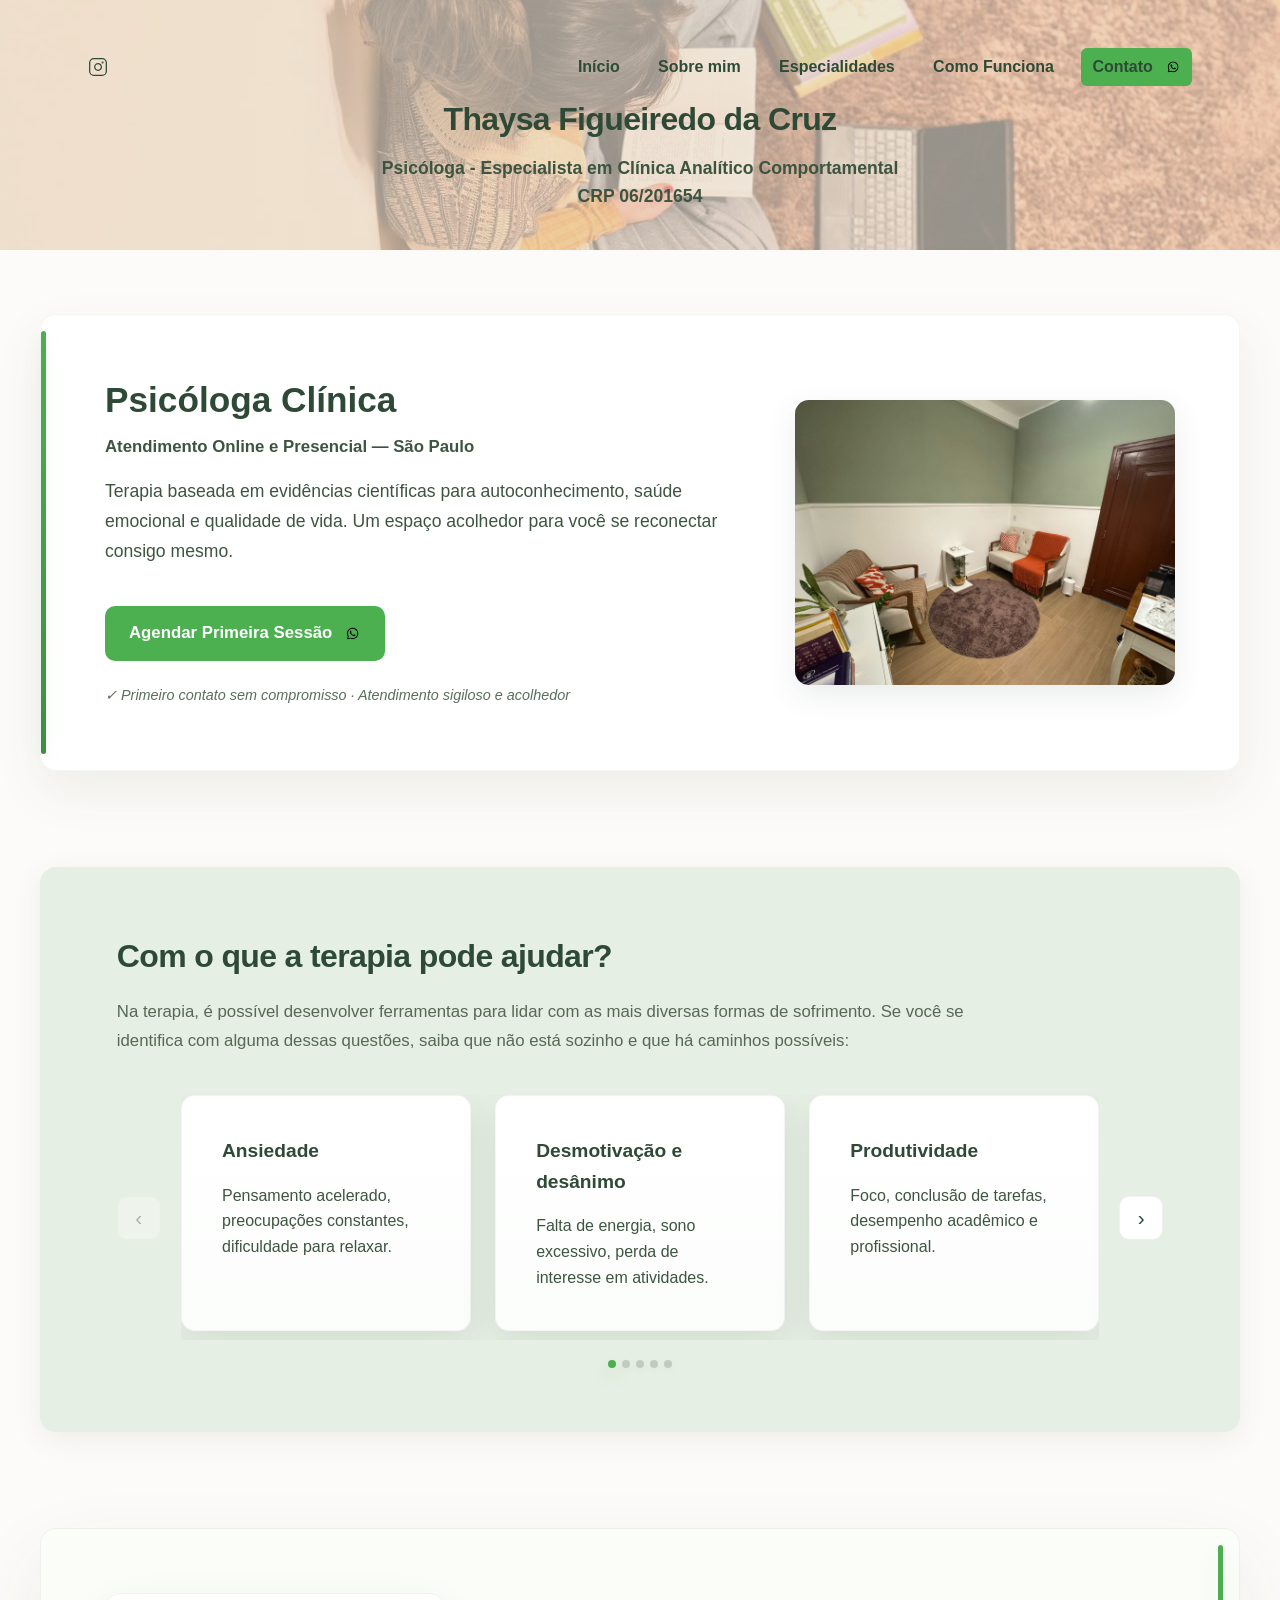
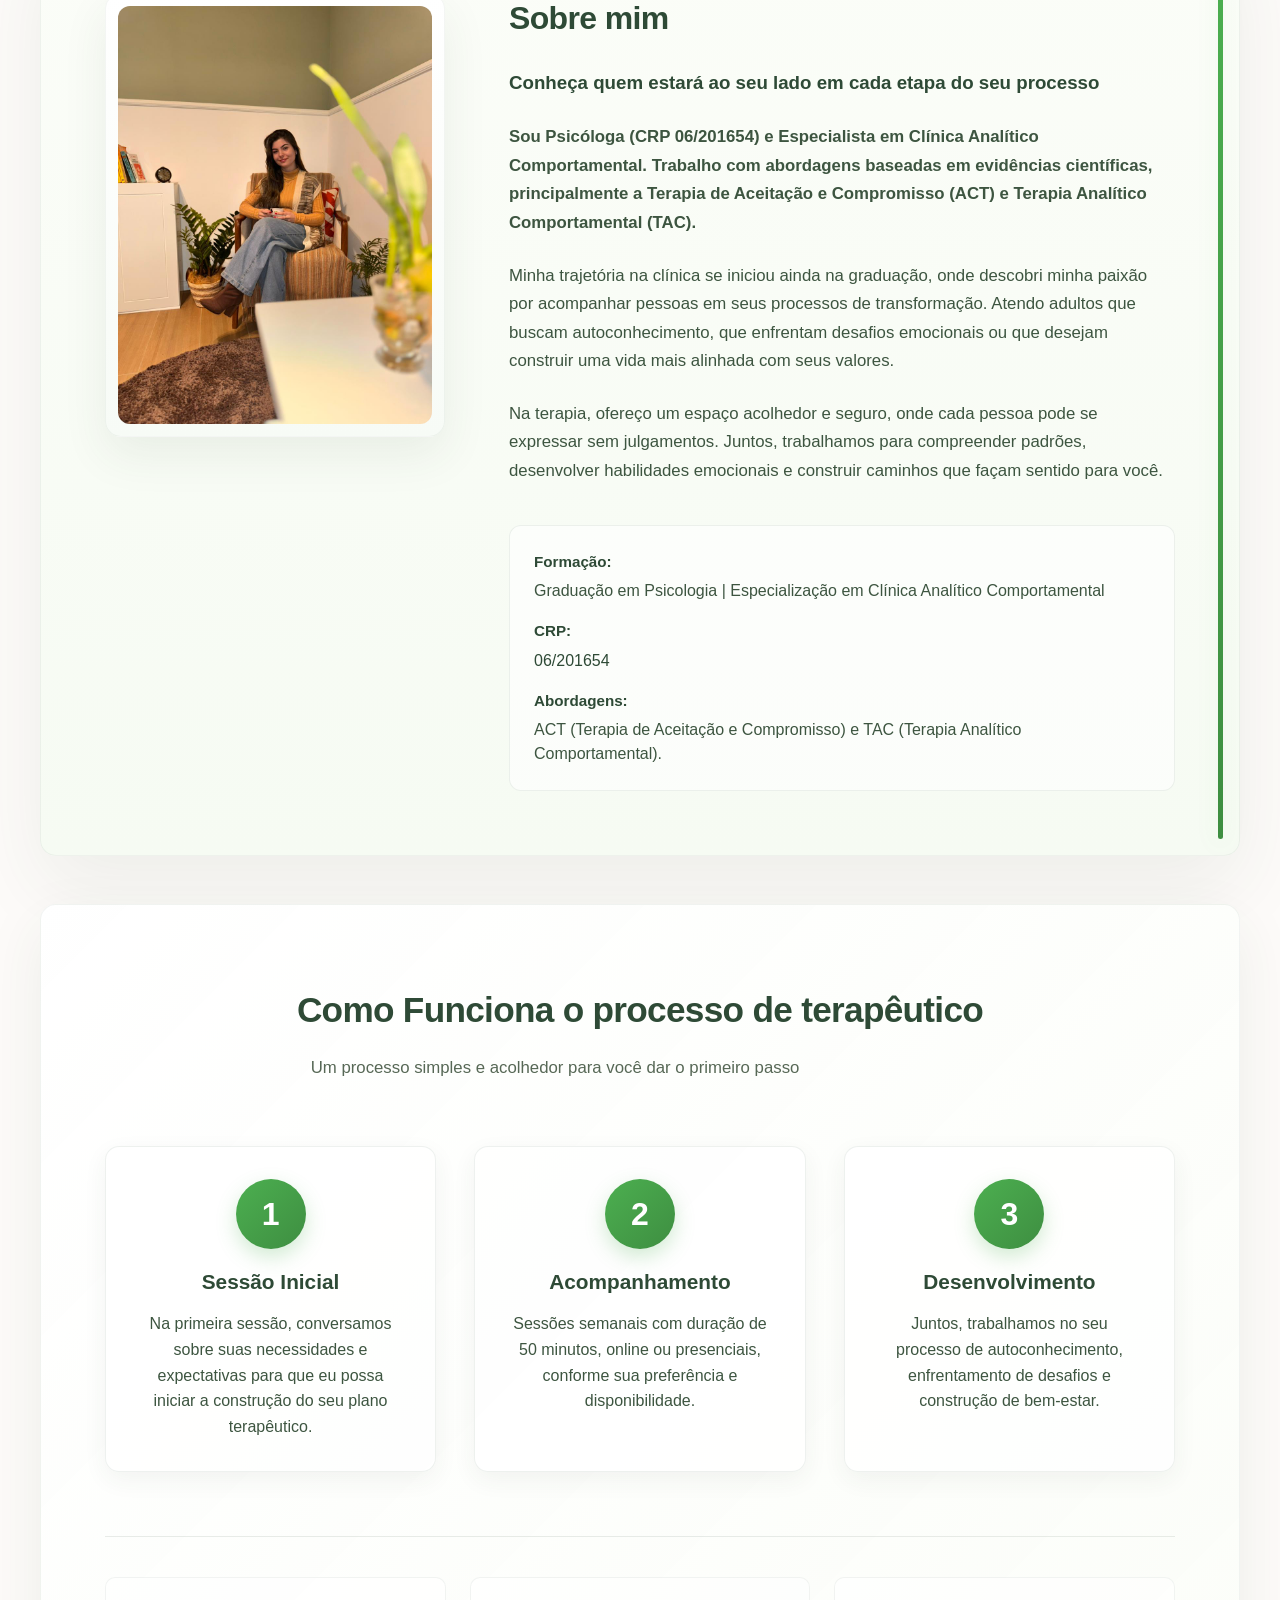
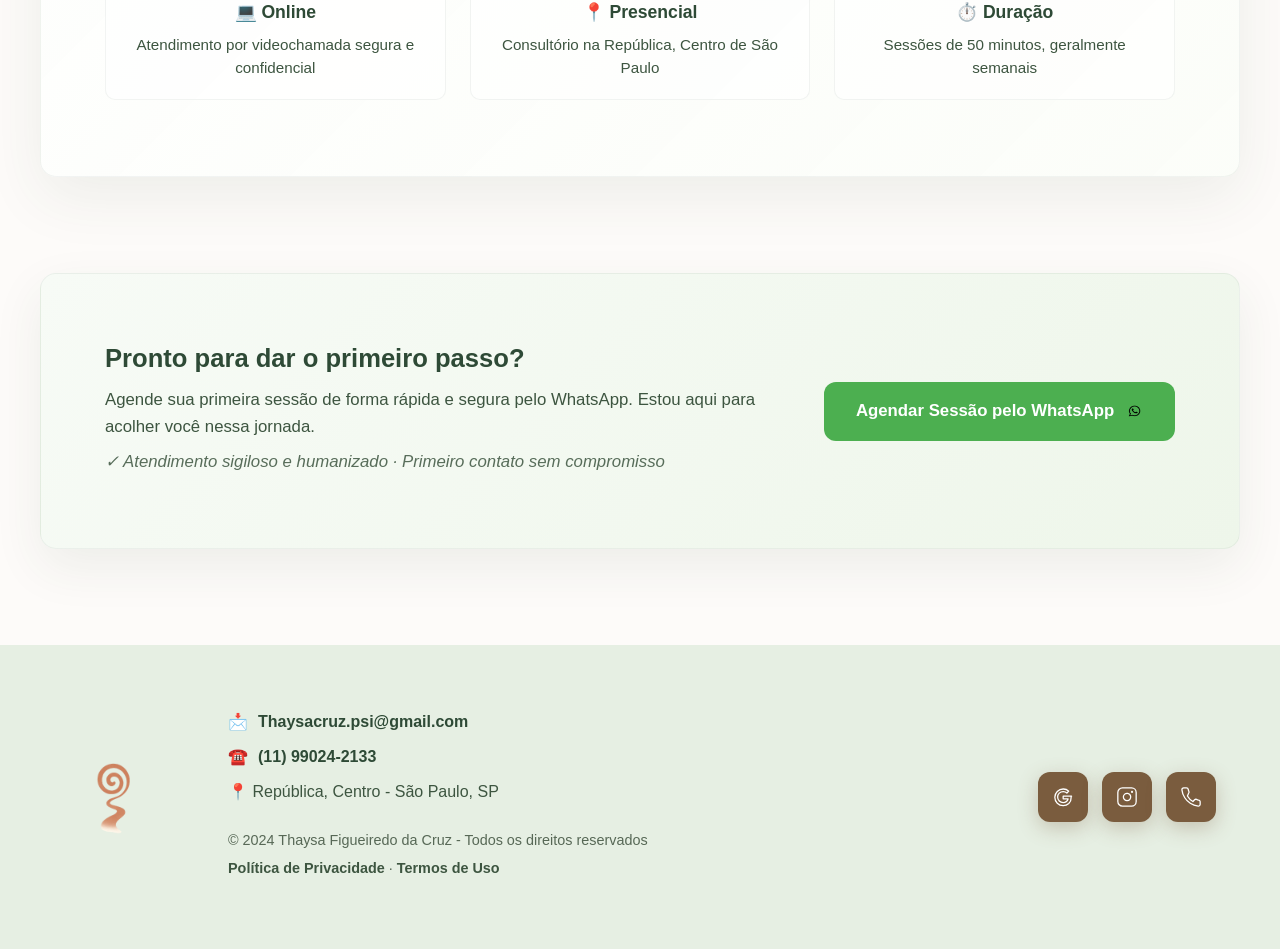
==== commit df3de5f3: "Versão final para postagem" ====
--- a/index.html
+++ b/index.html
@@ -47,7 +47,7 @@
 
     <div class="header-content fade-in">
       <h1>Thaysa Figueiredo da Cruz</h1>
-      <p class="header-subtitle">Psicóloga <span class="crp-text">CRP 06/201654</span></p>
+      <p class="header-subtitle">Psicóloga - Especialista em Clínica Analítico Comportamental <br> <span class="crp-text">CRP 06/201654</span></p>
     </div>
   </header>
 
@@ -122,51 +122,6 @@
       <div class="carousel-dots" role="tablist" aria-label="Indicadores de posição do carrossel"></div>
     </section>
 
-    <!-- ESPECIALIDADES -->
-    <section id="especialidades" class="especialidades-section fade-in-up">
-      <h2>Principais Especialidades</h2>
-      <p class="section-subtitle">Áreas em que atuo com mais frequência — é comum se identificar com mais de uma delas</p>
-      <p class="section-intro">Cada pessoa traz suas próprias questões, e não existe um "problema certo" para buscar terapia. Se você se reconhece em alguma dessas vivências, saiba que existe espaço para falarmos sobre isso juntos.</p>
-      
-      <div class="especialidades-grid">
-        <div class="especialidade-card">
-          <h3>Ansiedade</h3>
-          <p class="card-experience">Quando a mente não desliga, o coração acelera sem motivo aparente e o corpo parece estar sempre em alerta.</p>
-          <p class="card-therapy">Na terapia, podemos trabalhar estratégias para reconhecer esses padrões e construir uma relação mais gentil com suas preocupações.</p>
-        </div>
-        
-        <div class="especialidade-card">
-          <h3>Depressão</h3>
-          <p class="card-experience">Aquela sensação de vazio, cansaço constante e a dificuldade em encontrar sentido ou prazer em coisas que antes importavam.</p>
-          <p class="card-therapy">Juntos, podemos explorar esses sentimentos e buscar pequenos movimentos que façam diferença no seu dia a dia.</p>
-        </div>
-        
-        <div class="especialidade-card">
-          <h3>Burnout</h3>
-          <p class="card-experience">O trabalho que antes fazia sentido agora pesa, a exaustão é constante e você sente que não tem mais energia para nada.</p>
-          <p class="card-therapy">Na terapia, podemos entender os limites do seu corpo e mente, e pensar em formas de reorganizar suas prioridades.</p>
-        </div>
-        
-        <div class="especialidade-card">
-          <h3>Autoconhecimento</h3>
-          <p class="card-experience">Sentir que está vivendo no automático, sem clareza sobre o que realmente importa para você ou qual direção tomar.</p>
-          <p class="card-therapy">A psicoterapia pode ser um espaço para se reconectar consigo, identificar seus valores e construir escolhas mais conscientes.</p>
-        </div>
-        
-        <div class="especialidade-card">
-          <h3>Relacionamentos</h3>
-          <p class="card-experience">Dificuldade em se comunicar, em estabelecer limites ou em construir vínculos saudáveis, sejam eles afetivos, familiares ou de amizade.</p>
-          <p class="card-therapy">Juntos, podemos olhar para esses padrões e desenvolver formas mais genuínas de se relacionar com o outro.</p>
-        </div>
-      </div>
-      
-      <div class="cta-inline">
-        <a href="https://wa.me/5511990242133?text=Olá! Gostaria de saber mais sobre a terapia." target="_blank" class="whatsapp-button" rel="noopener noreferrer">
-          Quero começar minha terapia <img src="Logo Wpp.png" alt="" class="wpp-logo" role="presentation">
-        </a>
-      </div>
-    </section>
-
     <!-- SOBRE -->
     <section id="sobre" class="sobre-section fade-in-up">
       <div class="sobre-image">
@@ -174,9 +129,10 @@
       </div>
       <div class="sobre-text">
         <h2>Sobre mim</h2>
-        <p class="sobre-intro">Sou Psicóloga (<span class="crp-text">CRP 06/201654</span>) e Especialista em Clínica Analítico Comportamental. Trabalho com abordagens baseadas em evidências científicas, principalmente a Terapia de Aceitação e Compromisso (ACT) e Terapia Cognitivo-Comportamental (TCC).</p>
-        
-        <p>Minha trajetória na clínica começou ainda na graduação, onde descobri minha paixão por acompanhar pessoas em seus processos de transformação. Atendo adultos que buscam autoconhecimento, que enfrentam desafios emocionais ou que desejam construir uma vida mais alinhada com seus valores.</p>
+        <h3>Conheça quem estará ao seu lado em cada etapa do seu processo </h3> <br>
+        <p class="sobre-intro">Sou Psicóloga (<span class="crp-text">CRP 06/201654</span>) e Especialista em Clínica Analítico Comportamental. Trabalho com abordagens baseadas em evidências científicas, principalmente a Terapia de Aceitação e Compromisso (ACT) e Terapia Analítico Comportamental (TAC).</p>
+        
+        <p>Minha trajetória na clínica se iniciou ainda na graduação, onde descobri minha paixão por acompanhar pessoas em seus processos de transformação. Atendo adultos que buscam autoconhecimento, que enfrentam desafios emocionais ou que desejam construir uma vida mais alinhada com seus valores.</p>
         
         <p>Na terapia, ofereço um espaço acolhedor e seguro, onde cada pessoa pode se expressar sem julgamentos. Juntos, trabalhamos para compreender padrões, desenvolver habilidades emocionais e construir caminhos que façam sentido para você.</p>
         
@@ -191,7 +147,7 @@
           </div>
           <div class="credencial-item">
             <strong>Abordagens:</strong>
-            <span>ACT (Terapia de Aceitação e Compromisso) e TCC</span>
+            <span>ACT (Terapia de Aceitação e Compromisso) e TAC (Terapia Analítico Comportamental).</span>
           </div>
         </div>
       </div>
@@ -199,32 +155,28 @@
 
     <!-- NOVA SEÇÃO: COMO FUNCIONA -->
     <section id="como-funciona" class="como-funciona-section fade-in-up">
-      <h2>Como Funciona o Atendimento</h2>
+      <h2>Como Funciona o processo de terapêutico</h2>
       <p class="section-description">Um processo simples e acolhedor para você dar o primeiro passo</p>
       
       <div class="processo-grid">
+        
+        
         <div class="processo-step">
           <div class="step-number">1</div>
-          <h3>Primeiro Contato</h3>
-          <p>Entre em contato pelo WhatsApp para tirar dúvidas e agendar uma primeira conversa, sem compromisso.</p>
+          <h3>Sessão Inicial</h3>
+          <p>Na primeira sessão, conversamos sobre suas necessidades e expectativas para que eu possa iniciar a construção do seu plano terapêutico.</p>
         </div>
         
         <div class="processo-step">
           <div class="step-number">2</div>
-          <h3>Sessão Inicial</h3>
-          <p>Na primeira sessão, conversamos sobre suas necessidades, expectativas e construímos juntos um plano terapêutico.</p>
+          <h3>Acompanhamento</h3>
+          <p>Sessões semanais com duração de 50 minutos, online ou presenciais, conforme sua preferência e disponibilidade.</p>
         </div>
         
         <div class="processo-step">
           <div class="step-number">3</div>
-          <h3>Acompanhamento</h3>
-          <p>Sessões semanais com duração de 50 minutos, online ou presenciais, conforme sua preferência e disponibilidade.</p>
-        </div>
-        
-        <div class="processo-step">
-          <div class="step-number">4</div>
           <h3>Desenvolvimento</h3>
-          <p>Juntos, trabalhamos no seu processo de autoconhecimento, superação de desafios e construção de bem-estar.</p>
+          <p>Juntos, trabalhamos no seu processo de autoconhecimento, enfrentamento de desafios e construção de bem-estar.</p>
         </div>
       </div>
       
